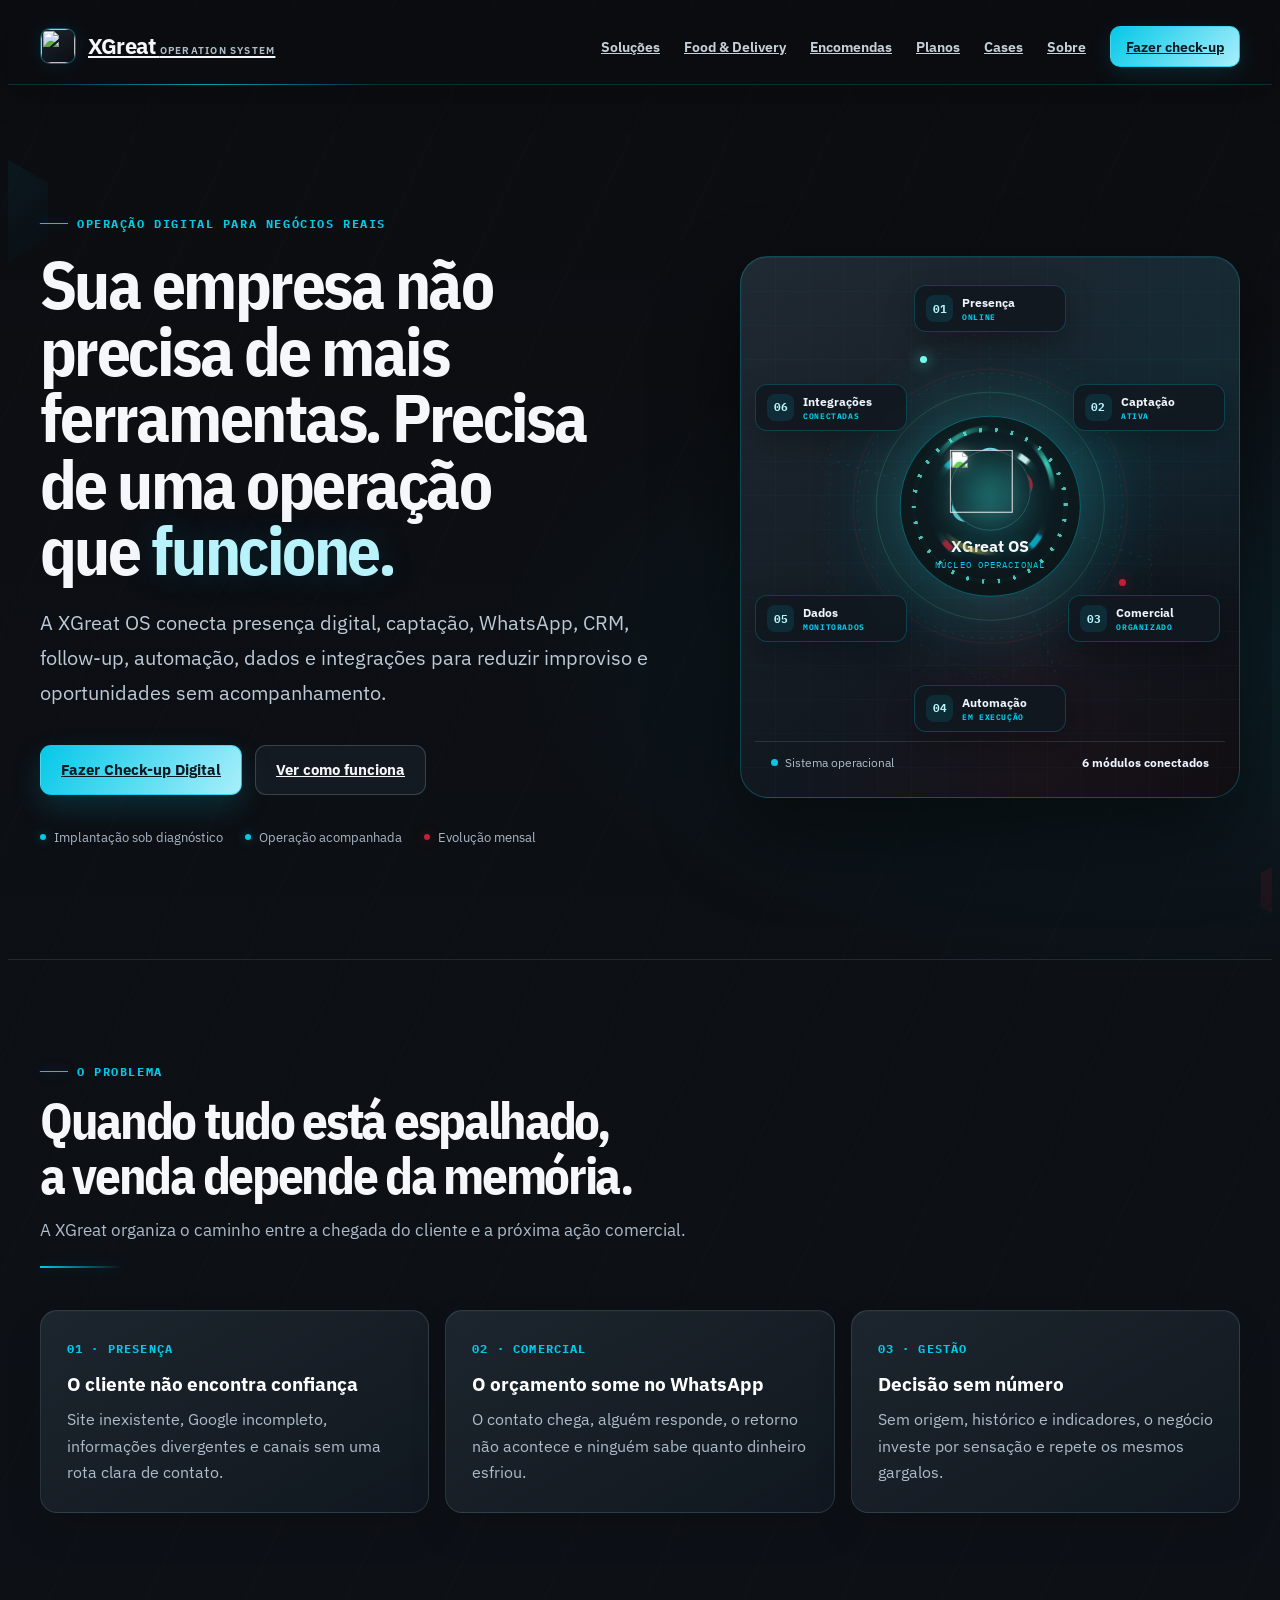
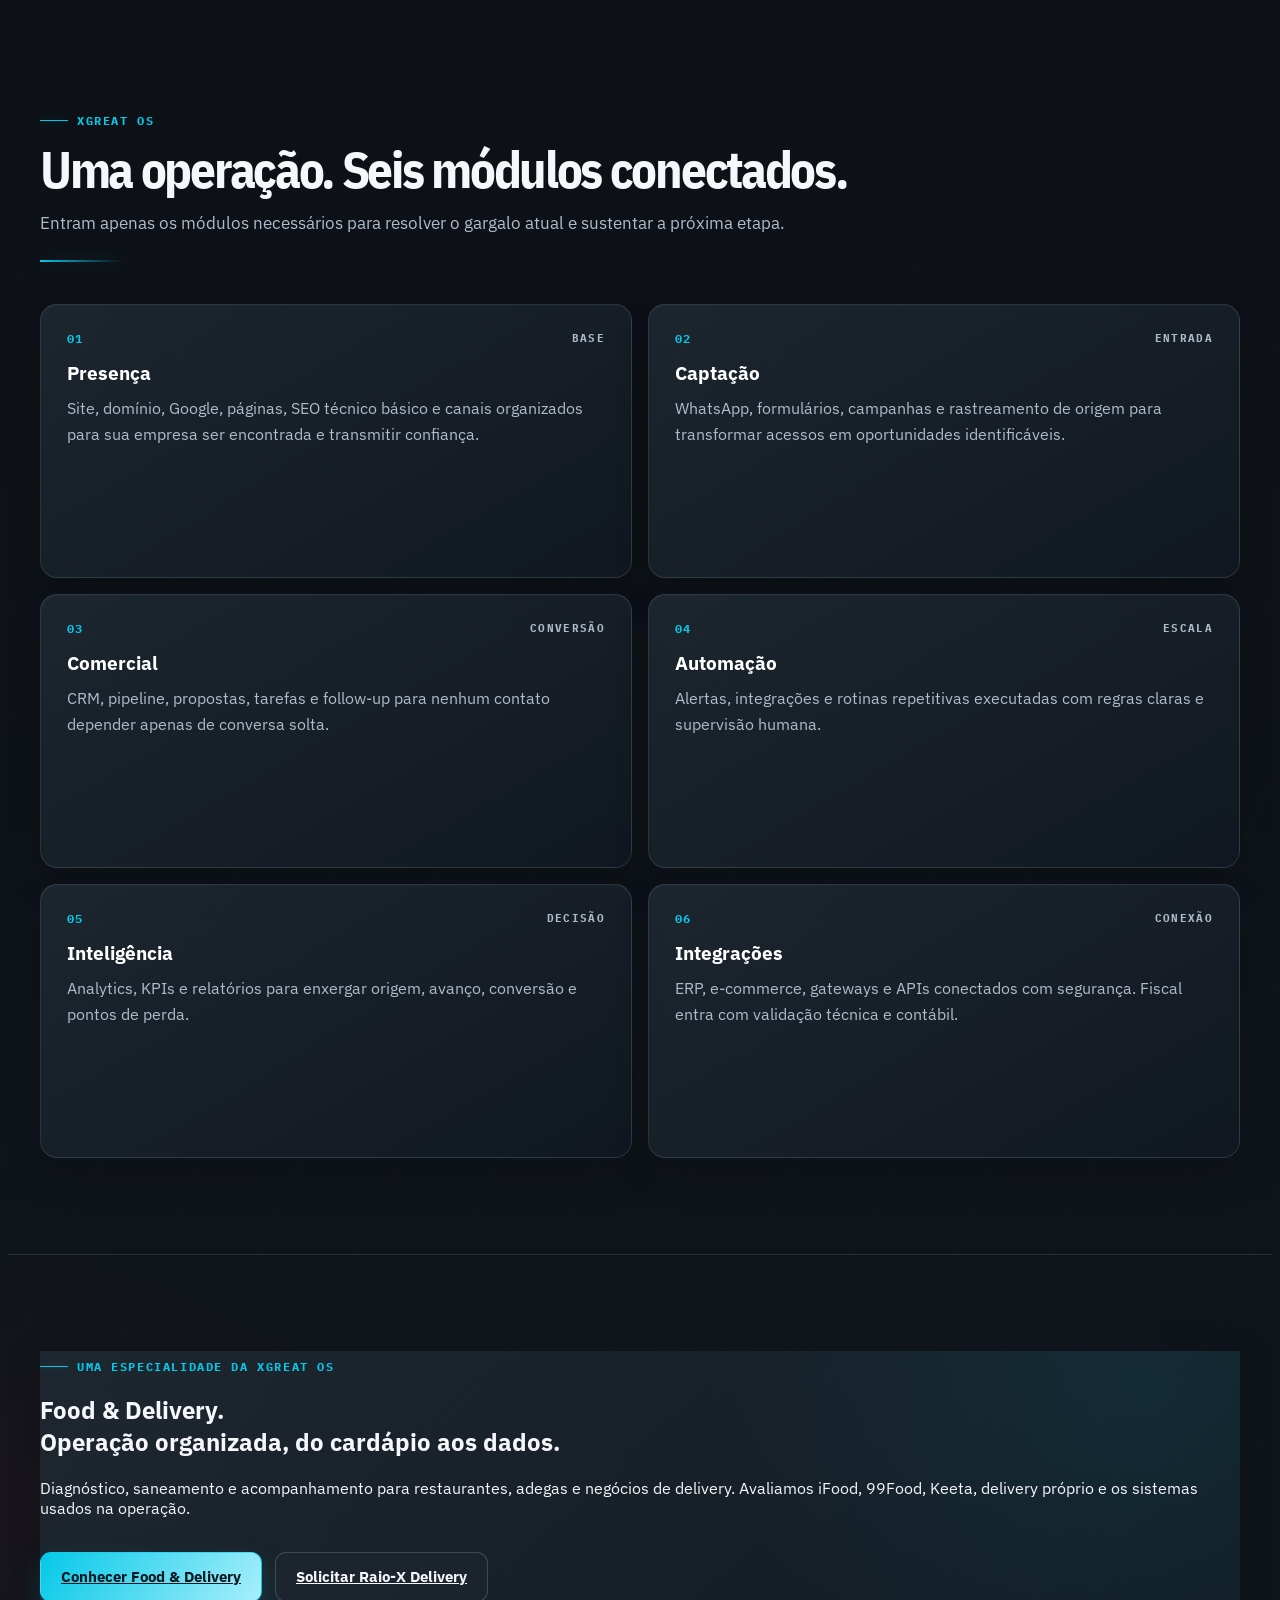
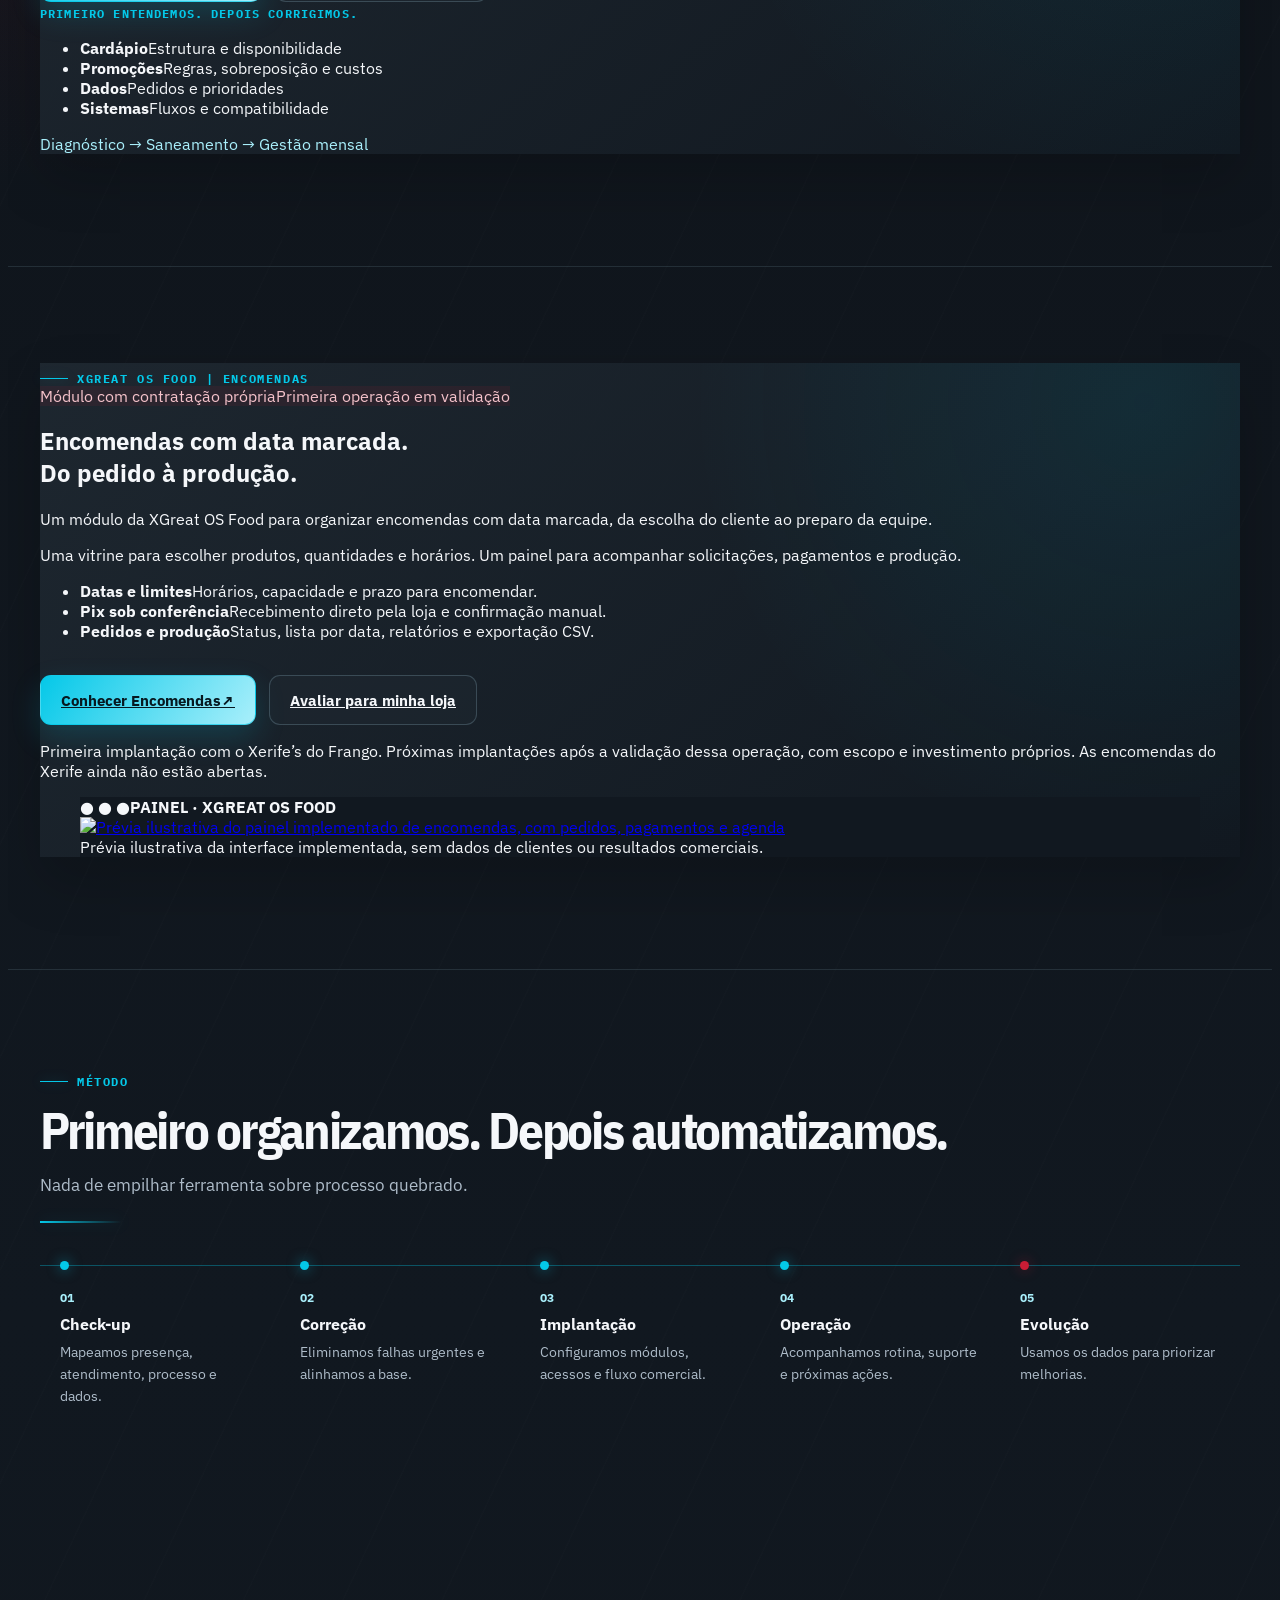
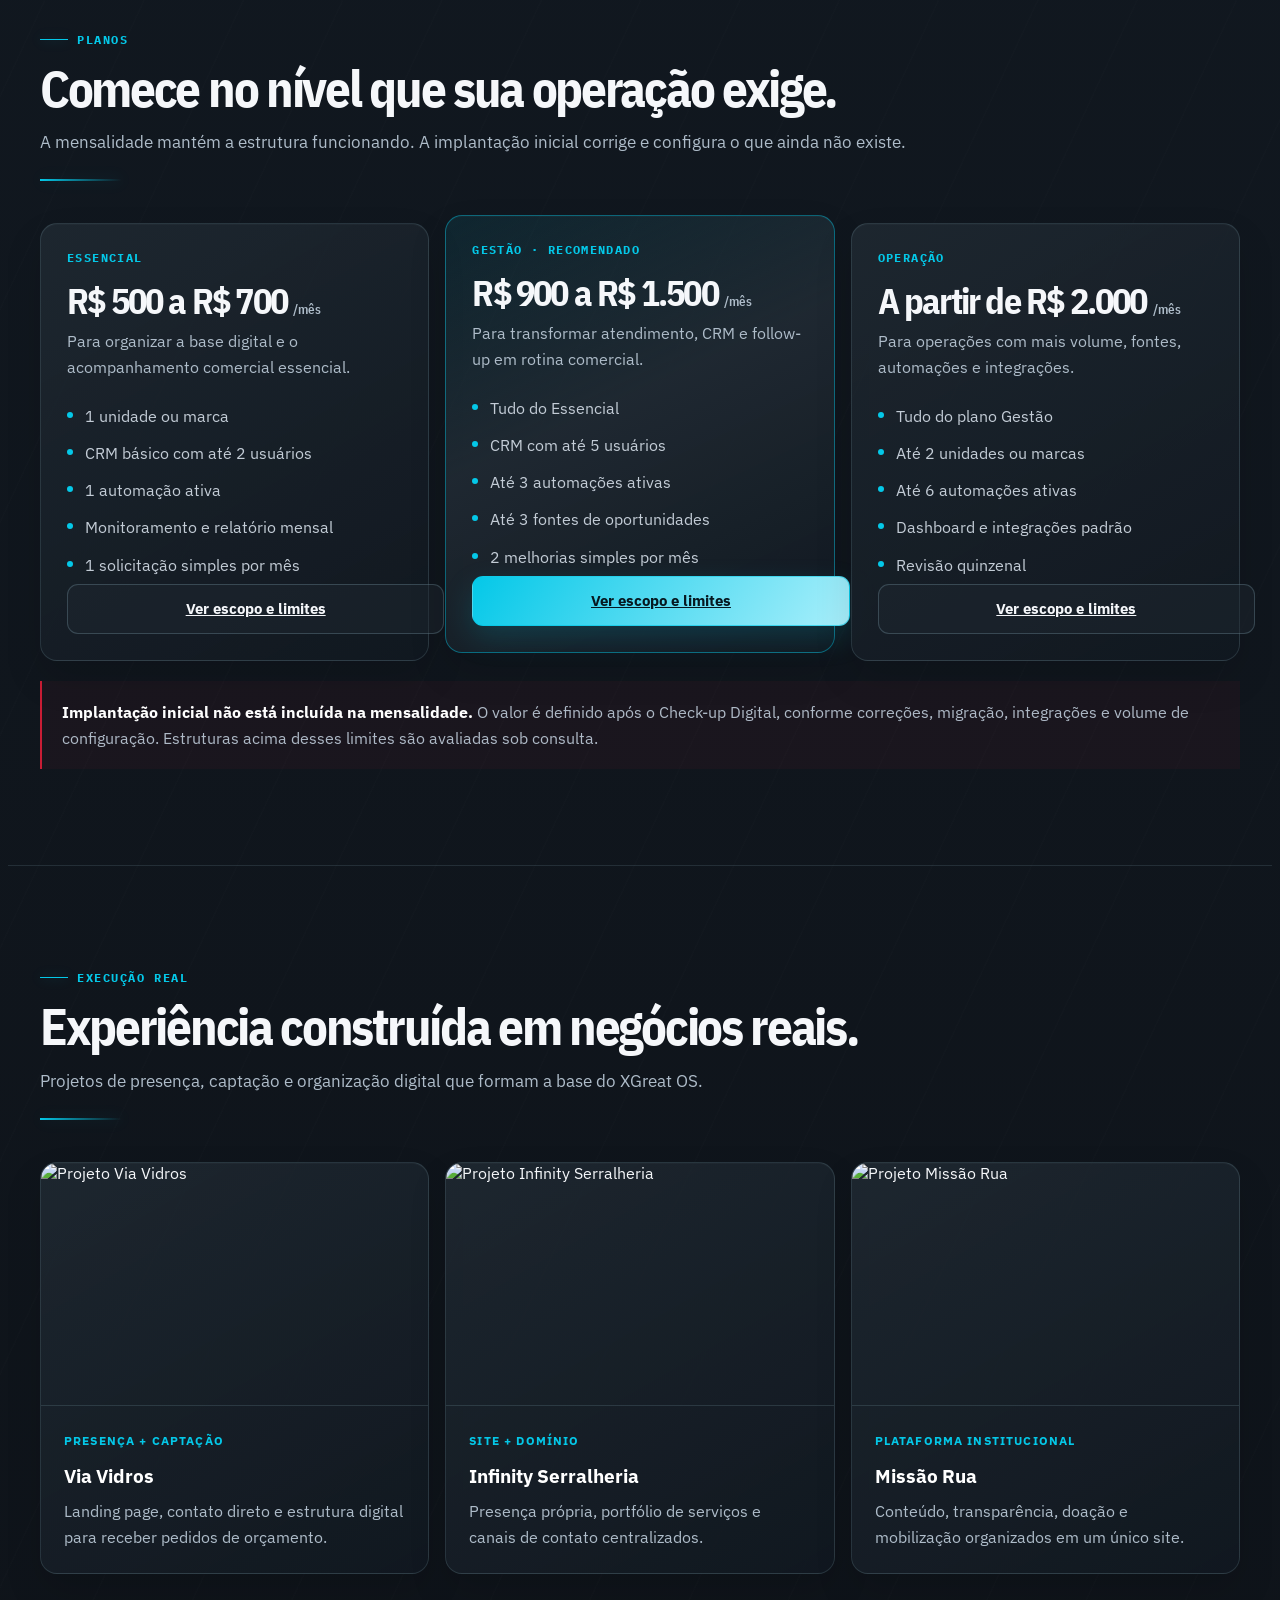
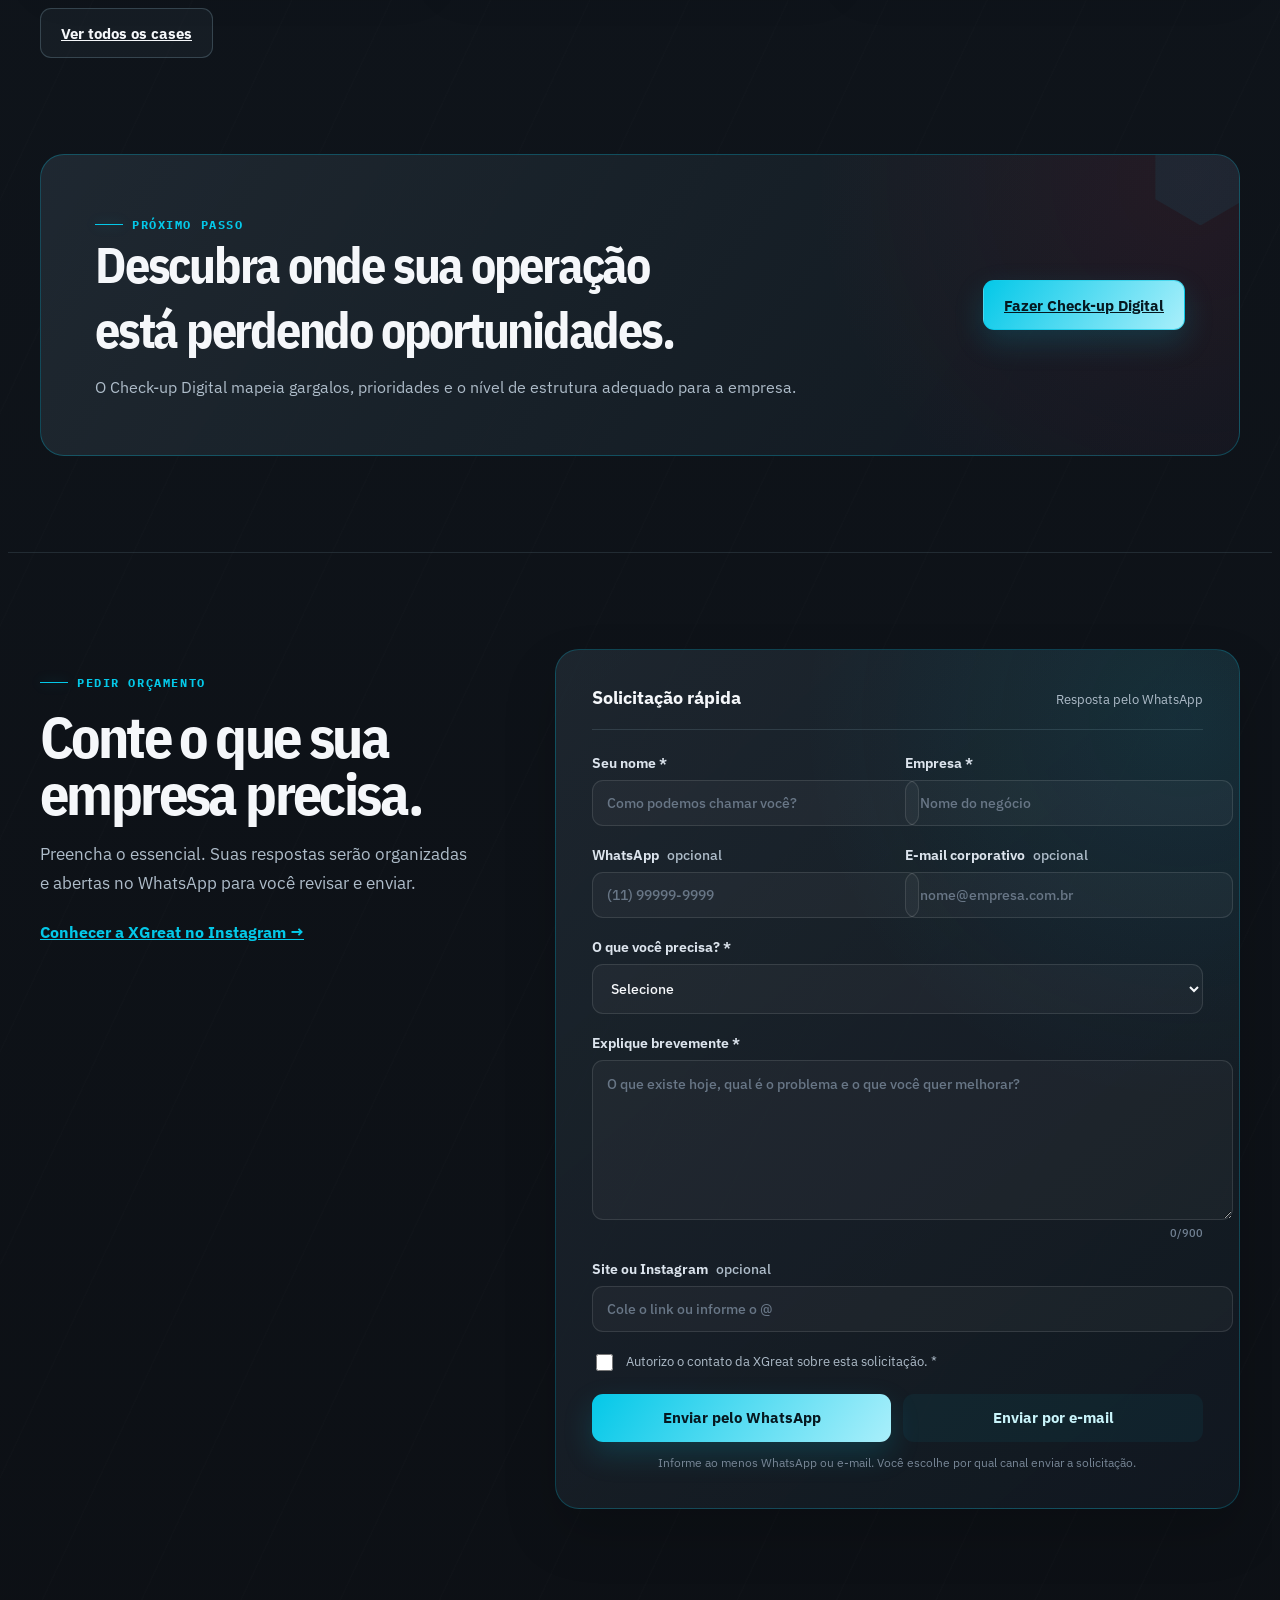
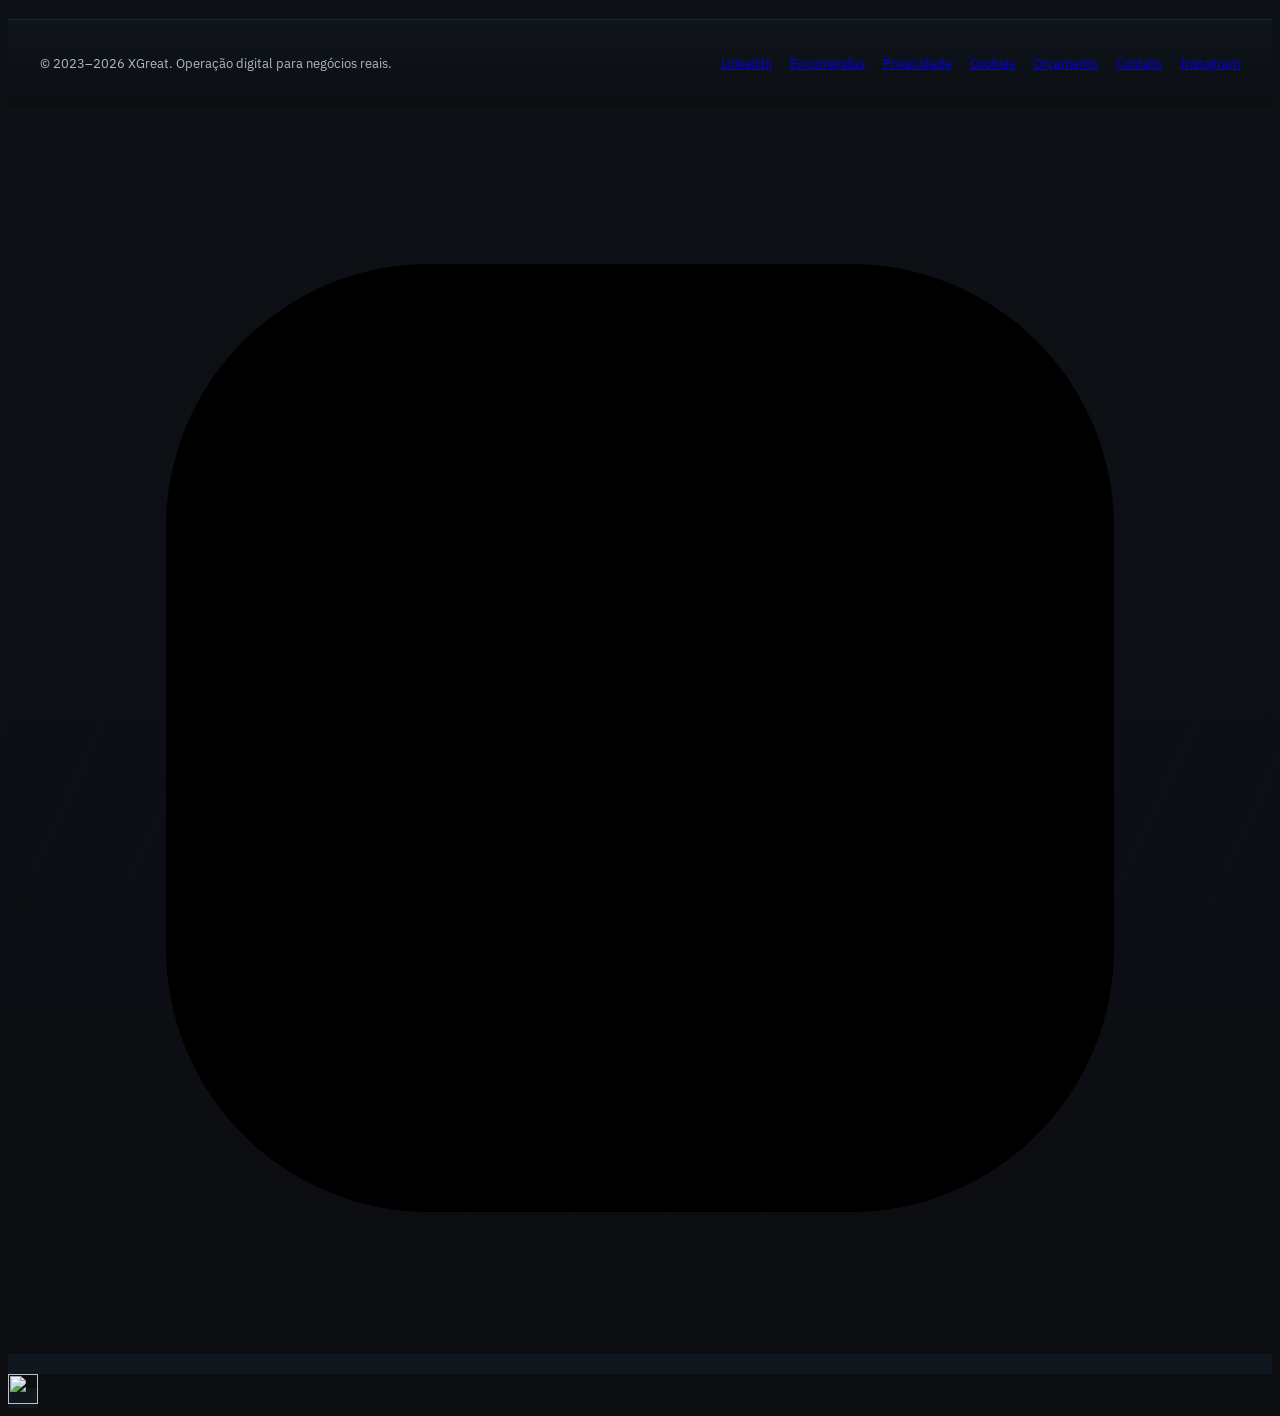
==== index.html @ 699e6a4b "fix(home): atualiza versão do CSS institucional para v9" ====
<!DOCTYPE html><html lang="pt-BR"><head>
<meta charset="UTF-8"><meta name="viewport" content="width=device-width,initial-scale=1">
<title>XGreat OS | Infraestrutura digital comercial</title><meta name="description" content="Infraestrutura digital comercial que conecta presença, captação, WhatsApp, CRM, follow-up, automação, dados e integrações."><link rel="canonical" href="https://xgreat.com.br/">
<meta property="og:title" content="XGreat OS | Infraestrutura digital comercial"><meta property="og:description" content="Presença, captação, WhatsApp, CRM, follow-up, automação, dados e integrações conectados em uma operação digital comercial."><meta property="og:type" content="website"><meta property="og:url" content="https://xgreat.com.br/"><meta property="og:image" content="https://xgreat.com.br/assets/og-xgreat-os.jpg?v=2"><meta property="og:image:secure_url" content="https://xgreat.com.br/assets/og-xgreat-os.jpg?v=2"><meta property="og:image:type" content="image/jpeg"><meta property="og:image:width" content="1200"><meta property="og:image:height" content="630"><meta property="og:image:alt" content="XGreat OS — infraestrutura digital comercial"><meta name="twitter:card" content="summary_large_image"><meta name="twitter:image" content="https://xgreat.com.br/assets/og-xgreat-os.jpg?v=2"><meta name="theme-color" content="#050912">
<script type="application/ld+json">
{
  "@context": "https://schema.org",
  "@graph": [
    {
      "@type": "WebSite",
      "@id": "https://xgreat.com.br/#website",
      "url": "https://xgreat.com.br/",
      "name": "XGreat",
      "alternateName": ["XGreat OS", "xgreat.com.br"],
      "inLanguage": "pt-BR",
      "publisher": {"@id": "https://xgreat.com.br/#organization"}
    },
    {
      "@type": "Organization",
      "@id": "https://xgreat.com.br/#organization",
      "name": "XGreat",
      "alternateName": "XGreat OS",
      "url": "https://xgreat.com.br/",
      "logo": {
        "@type": "ImageObject",
        "url": "https://xgreat.com.br/favicon.png",
        "contentUrl": "https://xgreat.com.br/favicon.png"
      },
      "image": "https://xgreat.com.br/assets/og-xgreat-os.jpg",
      "description": "Infraestrutura digital comercial para empresas: presença, captação, WhatsApp, CRM, follow-up, automação, integrações, dados e acompanhamento.",
      "email": "contato@xgreat.com.br",
      "telephone": "+55-11-91213-1177",
      "sameAs": ["https://www.instagram.com/xgreat.os/", "https://www.linkedin.com/company/xgreat/"],
      "contactPoint": {
        "@type": "ContactPoint",
        "telephone": "+55-11-91213-1177",
        "contactType": "sales",
        "availableLanguage": ["pt-BR"]
      }
    }
  ]
}
</script>
<link rel="icon" type="image/png" href="/favicon.png?v=4"><link rel="apple-touch-icon" href="/favicon.png?v=4"><link rel="stylesheet" href="assets/css/base.css?v=19"><link rel="stylesheet" href="assets/css/xgreat-os.css?v=9"><link rel="stylesheet" href="assets/css/food.css?v=1"><link rel="stylesheet" href="/assets/css/encomendas-discovery.css?v=1"></head>
<body class="page-home-new">
<header class="site-header"><div class="site-header__inner"><a class="xg-logo" href="index.html"><span class="xg-logo__mark" aria-hidden="true"><img src="/favicon.png?v=4" alt="" width="34" height="34"></span><span>XGreat <small>Operation System</small></span></a><nav class="site-nav" aria-label="Navegação principal"><a href="automacao.html">Soluções</a><a href="/food/">Food &amp; Delivery</a><a href="/encomendas/">Encomendas</a><a href="planos.html">Planos</a><a href="projetos.html">Cases</a><a href="sobre.html">Sobre</a><a class="nav-cta" href="checkup-digital.html">Fazer check-up</a></nav></div></header>
<main>
<div class="os-shell"><section class="os-hero"><div><span class="os-kicker">Operação digital para negócios reais</span><h1>Sua empresa não precisa de mais ferramentas. Precisa de uma operação que <em>funcione.</em></h1><p class="os-lead">A XGreat OS conecta presença digital, captação, WhatsApp, CRM, follow-up, automação, dados e integrações para reduzir improviso e oportunidades sem acompanhamento.</p><div class="os-actions"><a class="os-btn os-btn--primary" href="checkup-digital.html">Fazer Check-up Digital</a><a class="os-btn" href="#como-funciona">Ver como funciona</a></div><div class="hero-proof"><span>Implantação sob diagnóstico</span><span>Operação acompanhada</span><span>Evolução mensal</span></div></div>
<div class="xg-core" aria-label="Núcleo operacional XGreat OS">
  <div class="xg-core__stage" aria-hidden="true">
    <svg class="xg-core__circuit" viewBox="0 0 620 620" role="presentation">
      <defs>
        <marker id="xgLaserArrow" viewBox="0 0 10 10" refX="8" refY="5" markerWidth="5" markerHeight="5" orient="auto-start-reverse">
          <path d="M 0 0 L 10 5 L 0 10 z"></path>
        </marker>
      </defs>
      <path class="xg-core__circuit-rail" d="M310 52 L538 177 L542 434 L310 565 L78 434 L82 177 Z"></path>
      <path class="xg-core__laser-segment xg-core__laser-segment--1" pathLength="1" d="M310 52 L538 177"></path>
      <path class="xg-core__laser-segment xg-core__laser-segment--2" pathLength="1" d="M538 177 L542 434"></path>
      <path class="xg-core__laser-segment xg-core__laser-segment--3" pathLength="1" d="M542 434 L310 565"></path>
      <path class="xg-core__laser-segment xg-core__laser-segment--4" pathLength="1" d="M310 565 L78 434"></path>
      <path class="xg-core__laser-segment xg-core__laser-segment--5" pathLength="1" d="M78 434 L82 177"></path>
      <path class="xg-core__laser-segment xg-core__laser-segment--6" pathLength="1" d="M82 177 L310 52"></path>
    </svg>
    <svg class="xg-core__links" viewBox="0 0 620 620" role="presentation">
      <circle cx="310" cy="310" r="190"></circle>
      <circle cx="310" cy="310" r="246"></circle>
      <path d="M310 310 L310 72 M310 310 L520 178 M310 310 L548 390 M310 310 L404 548 M310 310 L132 496 M310 310 L82 244"></path>
    </svg>
    <span class="xg-core__signal xg-core__signal--one"></span>
    <span class="xg-core__signal xg-core__signal--two"></span>
    <div class="xg-core__center">
      <span class="xg-core__pulse"></span>
      <span class="xg-core__reactor-ring xg-core__reactor-ring--outer"></span>
      <span class="xg-core__reactor-ring xg-core__reactor-ring--inner"></span>
      <span class="xg-core__raven" aria-hidden="true">
        <span class="xg-core__raven-energy"></span>
        <span class="xg-core__raven-scan"></span>
        <img src="/assets/raven-core.png?v=1" alt="" width="112" height="112">
      </span>
      <strong>XGreat OS</strong>
      <small>NÚCLEO OPERACIONAL</small>
    </div>
    <div class="xg-core__node xg-core__node--presence"><b>01</b><span>Presença<small>ONLINE</small></span></div>
    <div class="xg-core__node xg-core__node--capture"><b>02</b><span>Captação<small>ATIVA</small></span></div>
    <div class="xg-core__node xg-core__node--sales"><b>03</b><span>Comercial<small>ORGANIZADO</small></span></div>
    <div class="xg-core__node xg-core__node--automation"><b>04</b><span>Automação<small>EM EXECUÇÃO</small></span></div>
    <div class="xg-core__node xg-core__node--data"><b>05</b><span>Dados<small>MONITORADOS</small></span></div>
    <div class="xg-core__node xg-core__node--integration"><b>06</b><span>Integrações<small>CONECTADAS</small></span></div>
  </div>
  <div class="xg-core__footer"><span><i></i> Sistema operacional</span><strong>6 módulos conectados</strong></div>
</div></section></div>
<section class="os-section os-section--line"><div class="os-shell"><div class="section-heading"><span class="os-kicker">O problema</span><h2>Quando tudo está espalhado, a venda depende da memória.</h2><p>A XGreat organiza o caminho entre a chegada do cliente e a próxima ação comercial.</p></div><div class="problem-grid"><article class="os-card"><span class="os-card__num">01 · PRESENÇA</span><h3>O cliente não encontra confiança</h3><p>Site inexistente, Google incompleto, informações divergentes e canais sem uma rota clara de contato.</p></article><article class="os-card"><span class="os-card__num">02 · COMERCIAL</span><h3>O orçamento some no WhatsApp</h3><p>O contato chega, alguém responde, o retorno não acontece e ninguém sabe quanto dinheiro esfriou.</p></article><article class="os-card"><span class="os-card__num">03 · GESTÃO</span><h3>Decisão sem número</h3><p>Sem origem, histórico e indicadores, o negócio investe por sensação e repete os mesmos gargalos.</p></article></div></div></section>
<section class="os-section" id="modulos"><div class="os-shell"><div class="section-heading"><span class="os-kicker">XGreat OS</span><h2>Uma operação. Seis módulos conectados.</h2><p>Entram apenas os módulos necessários para resolver o gargalo atual e sustentar a próxima etapa.</p></div><div class="module-grid">
<article class="os-card module-card"><div class="module-card__top"><span class="os-card__num">01</span><span class="module-card__tag">Base</span></div><h3>Presença</h3><p>Site, domínio, Google, páginas, SEO técnico básico e canais organizados para sua empresa ser encontrada e transmitir confiança.</p></article><article class="os-card module-card"><div class="module-card__top"><span class="os-card__num">02</span><span class="module-card__tag">Entrada</span></div><h3>Captação</h3><p>WhatsApp, formulários, campanhas e rastreamento de origem para transformar acessos em oportunidades identificáveis.</p></article><article class="os-card module-card"><div class="module-card__top"><span class="os-card__num">03</span><span class="module-card__tag">Conversão</span></div><h3>Comercial</h3><p>CRM, pipeline, propostas, tarefas e follow-up para nenhum contato depender apenas de conversa solta.</p></article><article class="os-card module-card"><div class="module-card__top"><span class="os-card__num">04</span><span class="module-card__tag">Escala</span></div><h3>Automação</h3><p>Alertas, integrações e rotinas repetitivas executadas com regras claras e supervisão humana.</p></article><article class="os-card module-card"><div class="module-card__top"><span class="os-card__num">05</span><span class="module-card__tag">Decisão</span></div><h3>Inteligência</h3><p>Analytics, KPIs e relatórios para enxergar origem, avanço, conversão e pontos de perda.</p></article><article class="os-card module-card"><div class="module-card__top"><span class="os-card__num">06</span><span class="module-card__tag">Conexão</span></div><h3>Integrações</h3><p>ERP, e-commerce, gateways e APIs conectados com segurança. Fiscal entra com validação técnica e contábil.</p></article></div></div></section>
<section class="os-section os-section--line" id="food-delivery"><div class="os-shell"><div class="food-feature"><div><span class="os-kicker">Uma especialidade da XGreat OS</span><h2>Food &amp; Delivery.<br>Operação organizada, do cardápio aos dados.</h2><p>Diagnóstico, saneamento e acompanhamento para restaurantes, adegas e negócios de delivery. Avaliamos iFood, 99Food, Keeta, delivery próprio e os sistemas usados na operação.</p><div class="os-actions"><a class="os-btn os-btn--primary" href="/food/">Conhecer Food &amp; Delivery</a><a class="os-btn" href="/food/#diagnostico">Solicitar Raio-X Delivery</a></div></div><div class="food-feature__map"><span class="os-card__num">PRIMEIRO ENTENDEMOS. DEPOIS CORRIGIMOS.</span><ul><li><strong>Cardápio</strong><span>Estrutura e disponibilidade</span></li><li><strong>Promoções</strong><span>Regras, sobreposição e custos</span></li><li><strong>Dados</strong><span>Pedidos e prioridades</span></li><li><strong>Sistemas</strong><span>Fluxos e compatibilidade</span></li></ul><p>Diagnóstico → Saneamento → Gestão mensal</p></div></div></div></section>
<section class="os-section os-section--line encomendas-discovery" id="encomendas" aria-labelledby="encomendas-title"><div class="os-shell"><div class="encomendas-product">
<div class="encomendas-product__copy"><span class="os-kicker">XGreat OS Food | Encomendas</span><div class="encomendas-product__labels"><span>Módulo com contratação própria</span><span>Primeira operação em validação</span></div>
<h2 id="encomendas-title">Encomendas com data marcada.<br>Do pedido à produção.</h2><p>Um módulo da XGreat OS Food para organizar encomendas com data marcada, da escolha do cliente ao preparo da equipe.</p><p>Uma vitrine para escolher produtos, quantidades e horários. Um painel para acompanhar solicitações, pagamentos e produção.</p>
<ul class="encomendas-product__features"><li><strong>Datas e limites</strong><span>Horários, capacidade e prazo para encomendar.</span></li><li><strong>Pix sob conferência</strong><span>Recebimento direto pela loja e confirmação manual.</span></li><li><strong>Pedidos e produção</strong><span>Status, lista por data, relatórios e exportação CSV.</span></li></ul>
<div class="os-actions"><a class="os-btn os-btn--primary" href="/encomendas/">Conhecer Encomendas <span aria-hidden="true">↗</span></a><a class="os-btn" href="https://wa.me/5511912131177?text=Ol%C3%A1%2C%20quero%20conhecer%20o%20m%C3%B3dulo%20XGreat%20OS%20Food%20%7C%20Encomendas%20para%20meu%20estabelecimento%20e%20conversar%20sobre%20uma%20pr%C3%B3xima%20implanta%C3%A7%C3%A3o." target="_blank" rel="noopener noreferrer">Avaliar para minha loja</a></div>
<p class="encomendas-product__note">Primeira implantação com o Xerife’s do Frango. Próximas implantações após a validação dessa operação, com escopo e investimento próprios. As encomendas do Xerife ainda não estão abertas.</p></div>
<figure class="encomendas-product__preview"><div class="encomendas-product__preview-bar" aria-hidden="true"><span>● ● ●</span><b>PAINEL · XGREAT OS FOOD</b></div><a href="/encomendas/" aria-label="Conhecer o módulo XGreat OS Food Encomendas"><img src="/encomendas/assets/painel-visao-geral.svg" alt="Prévia ilustrativa do painel implementado de encomendas, com pedidos, pagamentos e agenda" width="1200" height="760" loading="lazy" decoding="async"></a><figcaption>Prévia ilustrativa da interface implementada, sem dados de clientes ou resultados comerciais.</figcaption></figure>
</div></div></section>
<section class="os-section os-section--line" id="como-funciona"><div class="os-shell"><div class="section-heading"><span class="os-kicker">Método</span><h2>Primeiro organizamos. Depois automatizamos.</h2><p>Nada de empilhar ferramenta sobre processo quebrado.</p></div><div class="process"><div class="process-step"><b>01</b><strong>Check-up</strong><p>Mapeamos presença, atendimento, processo e dados.</p></div><div class="process-step"><b>02</b><strong>Correção</strong><p>Eliminamos falhas urgentes e alinhamos a base.</p></div><div class="process-step"><b>03</b><strong>Implantação</strong><p>Configuramos módulos, acessos e fluxo comercial.</p></div><div class="process-step"><b>04</b><strong>Operação</strong><p>Acompanhamos rotina, suporte e próximas ações.</p></div><div class="process-step"><b>05</b><strong>Evolução</strong><p>Usamos os dados para priorizar melhorias.</p></div></div></div></section>
<section class="os-section" id="planos"><div class="os-shell"><div class="section-heading"><span class="os-kicker">Planos</span><h2>Comece no nível que sua operação exige.</h2><p>A mensalidade mantém a estrutura funcionando. A implantação inicial corrige e configura o que ainda não existe.</p></div><div class="plan-grid">
<article class="os-card plan-card"><span class="plan-label">Essencial</span><div class="plan-price">R$ 500 a R$ 700 <small>/mês</small></div><p class="plan-summary">Para organizar a base digital e o acompanhamento comercial essencial.</p><ul><li>1 unidade ou marca</li><li>CRM básico com até 2 usuários</li><li>1 automação ativa</li><li>Monitoramento e relatório mensal</li><li>1 solicitação simples por mês</li></ul><a class="os-btn" href="planos.html#essencial">Ver escopo e limites</a></article>
<article class="os-card plan-card plan-card--featured"><span class="plan-label">Gestão · recomendado</span><div class="plan-price">R$ 900 a R$ 1.500 <small>/mês</small></div><p class="plan-summary">Para transformar atendimento, CRM e follow-up em rotina comercial.</p><ul><li>Tudo do Essencial</li><li>CRM com até 5 usuários</li><li>Até 3 automações ativas</li><li>Até 3 fontes de oportunidades</li><li>2 melhorias simples por mês</li></ul><a class="os-btn os-btn--primary" href="planos.html#gestao">Ver escopo e limites</a></article>
<article class="os-card plan-card"><span class="plan-label">Operação</span><div class="plan-price">A partir de R$ 2.000 <small>/mês</small></div><p class="plan-summary">Para operações com mais volume, fontes, automações e integrações.</p><ul><li>Tudo do plano Gestão</li><li>Até 2 unidades ou marcas</li><li>Até 6 automações ativas</li><li>Dashboard e integrações padrão</li><li>Revisão quinzenal</li></ul><a class="os-btn" href="planos.html#operacao">Ver escopo e limites</a></article></div><div class="setup-note"><strong>Implantação inicial não está incluída na mensalidade.</strong> O valor é definido após o Check-up Digital, conforme correções, migração, integrações e volume de configuração. Estruturas acima desses limites são avaliadas sob consulta.</div></div></section>
<section class="os-section os-section--line"><div class="os-shell"><div class="section-heading"><span class="os-kicker">Execução real</span><h2>Experiência construída em negócios reais.</h2><p>Projetos de presença, captação e organização digital que formam a base do XGreat OS.</p></div><div class="case-grid"><article class="os-card case-card"><img src="assets/img_projetos/GVDesktop.png" alt="Projeto Via Vidros"><div class="case-card__body"><span>Presença + captação</span><h3>Via Vidros</h3><p>Landing page, contato direto e estrutura digital para receber pedidos de orçamento.</p></div></article><article class="os-card case-card"><img src="assets/img_projetos/Infinity_Desktop.png" alt="Projeto Infinity Serralheria"><div class="case-card__body"><span>Site + domínio</span><h3>Infinity Serralheria</h3><p>Presença própria, portfólio de serviços e canais de contato centralizados.</p></div></article><article class="os-card case-card"><img src="assets/img_projetos/Missaorua_Card_Projeto.png" alt="Projeto Missão Rua"><div class="case-card__body"><span>Plataforma institucional</span><h3>Missão Rua</h3><p>Conteúdo, transparência, doação e mobilização organizados em um único site.</p></div></article></div><div class="os-actions"><a class="os-btn" href="projetos.html">Ver todos os cases</a></div></div></section>
<div class="os-shell"><section class="final-cta"><div><span class="os-kicker">Próximo passo</span><h2>Descubra onde sua operação está perdendo oportunidades.</h2><p>O Check-up Digital mapeia gargalos, prioridades e o nível de estrutura adequado para a empresa.</p></div><a class="os-btn os-btn--primary" href="checkup-digital.html">Fazer Check-up Digital</a></section></div><section class="home-quote os-section os-section--line" id="orcamento">
  <div class="os-shell home-quote__layout">
    <div class="home-quote__copy">
      <span class="os-kicker">Pedir orçamento</span>
      <h2>Conte o que sua empresa precisa.</h2>
      <p>Preencha o essencial. Suas respostas serão organizadas e abertas no WhatsApp para você revisar e enviar.</p>
      <a class="home-quote__instagram" href="https://www.instagram.com/xgreat.os/" target="_blank" rel="noopener noreferrer">Conhecer a XGreat no Instagram →</a>
    </div>
    <div class="quote-panel quote-panel--compact">
      <div class="quote-panel__head"><span>Solicitação rápida</span><small>Resposta pelo WhatsApp</small></div>
      <form id="quote-form" class="quote-form" data-source="site-home" data-campaign="formulario-rodape" novalidate>
        <div class="quote-grid">
          <label class="quote-field"><span>Seu nome *</span><input type="text" name="nome" autocomplete="name" maxlength="80" required placeholder="Como podemos chamar você?"></label>
          <label class="quote-field"><span>Empresa *</span><input type="text" name="empresa" autocomplete="organization" maxlength="100" required placeholder="Nome do negócio"></label>
        </div>
        <div class="quote-grid">
          <label class="quote-field"><span>WhatsApp <em>opcional</em></span><input type="tel" name="telefone" autocomplete="tel" inputmode="tel" maxlength="20" placeholder="(11) 99999-9999"></label><label class="quote-field"><span>E-mail corporativo <em>opcional</em></span><input type="email" name="email" autocomplete="email" maxlength="140" placeholder="nome@empresa.com.br"></label>
        </div>
        <label class="quote-field"><span>O que você precisa? *</span><select name="interesse" required><option value="">Selecione</option><option>Site ou landing page</option><option>Google e presença digital</option><option>CRM e organização comercial</option><option>Automação e integrações</option><option>XGreat OS — operação mensal</option><option>Food &amp; Delivery — Raio-X Delivery</option><option>XGreat OS Food — Encomendas programadas</option><option>Check-up Digital</option><option>Outro / ainda não sei</option></select></label>
        <label class="quote-field"><span>Explique brevemente *</span><textarea name="descricao" rows="4" maxlength="900" required placeholder="O que existe hoje, qual é o problema e o que você quer melhorar?"></textarea><small><span id="quote-count">0</span>/900</small></label>
        <label class="quote-field"><span>Site ou Instagram <em>opcional</em></span><input type="text" name="link" maxlength="180" placeholder="Cole o link ou informe o @"></label>
        <label class="quote-consent"><input type="checkbox" name="consentimento" required><span>Autorizo o contato da XGreat sobre esta solicitação. *</span></label>
        <p class="quote-error" id="quote-error" role="alert" aria-live="polite"></p>
        <div class="quote-actions"><button class="os-btn os-btn--primary quote-submit" type="submit" data-channel="whatsapp">Enviar pelo WhatsApp</button><button class="os-btn quote-submit quote-submit--email" type="submit" data-channel="email">Enviar por e-mail</button></div><p class="quote-note">Informe ao menos WhatsApp ou e-mail. Você escolhe por qual canal enviar a solicitação.</p>
      </form>
    </div>
  </div>
</section></main>
<footer class="os-footer"><div class="os-shell os-footer__inner"><span>© 2023–2026 XGreat. Operação digital para negócios reais.</span><nav><a href="https://www.linkedin.com/company/xgreat/" target="_blank" rel="noopener noreferrer" aria-label="LinkedIn da XGreat">LinkedIn</a><a href="/encomendas/">Encomendas</a><a href="privacidade.html">Privacidade</a><a href="cookies.html">Cookies</a><a href="#orcamento">Orçamento</a><a href="contato.html">Contato</a><a href="https://www.instagram.com/xgreat.os" target="_blank" rel="noopener">Instagram</a></nav></div></footer>  <script src="assets/js/orcamento.js?v=2" defer></script>
  <script src="assets/js/xgreat-motion.js?v=1" defer></script>
<div class="social-dock" aria-label="Canais de contato">
  <a class="social-dock__link social-dock__link--instagram" href="https://www.instagram.com/xgreat.os/" target="_blank" rel="noopener noreferrer" aria-label="Abrir Instagram da XGreat" title="Instagram"><svg viewBox="0 0 24 24" aria-hidden="true"><rect x="3" y="3" width="18" height="18" rx="5"></rect><circle cx="12" cy="12" r="4.25"></circle><circle cx="17.4" cy="6.7" r="1"></circle></svg></a>
  <a class="social-dock__link social-dock__link--whatsapp" href="https://wa.me/5511912131177?text=Ol%C3%A1%2C%20vim%20pelo%20site%20da%20XGreat%20e%20quero%20falar%20sobre%20minha%20opera%C3%A7%C3%A3o%20digital." target="_blank" rel="noopener noreferrer" aria-label="Falar com a XGreat pelo WhatsApp" title="WhatsApp"><img src="/media/social/xgreat/branding/Whats_XGR.png?v=1" alt="" width="30" height="30" aria-hidden="true"></a>
</div>
<script src="assets/js/site-ui.js?v=6" defer></script></body></html>
---- assets/css/xgreat-os.css ----
@import url('https://fonts.googleapis.com/css2?family=IBM+Plex+Mono:wght@500;600&family=IBM+Plex+Sans+Condensed:wght@500;600;700&family=IBM+Plex+Sans:wght@400;500;600&display=swap');

:root {
  --xg-bg: #050912;
  --xg-surface: #0a1320;
  --xg-card: rgba(12, 25, 39, .78);
  --xg-line: rgba(255, 255, 255, .09);
  --xg-text: #f6f8fb;
  --xg-muted: #97a6b7;
  --xg-gold: #e9bd4d;
  --xg-gold-soft: #ffe08a;
  --xg-cyan: #39d7c3;
  --xg-green: #62df9c;
  --xg-max: 1480px;
}

body.page-os,
body.page-plans,
body.page-home-new {
  color: var(--xg-text);
  background:
    radial-gradient(circle at 12% 4%, rgba(57, 215, 195, .09), transparent 26rem),
    radial-gradient(circle at 88% 3%, rgba(233, 189, 77, .10), transparent 25rem),
    linear-gradient(180deg, #050912 0%, #07101c 52%, #050912 100%);
  font-family: "IBM Plex Sans", ui-sans-serif, system-ui, -apple-system, BlinkMacSystemFont, "Segoe UI", sans-serif;
}

.os-hero h1,
.section-heading h2,
.final-cta h2,
.plan-price {
  font-family: "IBM Plex Sans Condensed", "Arial Narrow", sans-serif;
  font-weight: 700;
}

.os-kicker,
.os-card__num,
.module-card__tag,
.plan-label,
.ops-live {
  font-family: "IBM Plex Mono", ui-monospace, monospace;
}

.site-header { position: sticky; top: 0; z-index: 1000; border-bottom: 1px solid var(--xg-line); background: rgba(5, 9, 18, .84); backdrop-filter: blur(18px); }
.site-header__inner { width: min(var(--xg-max), calc(100% - 64px)); min-height: 76px; margin: 0 auto; display: flex; align-items: center; justify-content: space-between; gap: 28px; }
.xg-logo { display: inline-flex; align-items: center; gap: 12px; font-size: 1.35rem; font-weight: 850; letter-spacing: -.035em; }
.xg-logo__mark img { display: block; width: 100%; height: 100%; border-radius: inherit; object-fit: cover; }
.xg-logo__mark { width: 34px; height: 34px; display: grid; place-items: center; border: 1px solid rgba(233,189,77,.42); border-radius: 10px; color: var(--xg-gold-soft); background: linear-gradient(145deg, rgba(233,189,77,.18), rgba(57,215,195,.06)); box-shadow: inset 0 0 18px rgba(233,189,77,.08); }
.xg-logo small { color: var(--xg-muted); font-size: .64rem; font-weight: 650; letter-spacing: .12em; text-transform: uppercase; }
.site-nav { display: flex; align-items: center; gap: 24px; }
.site-nav a { color: #c7d0da; font-size: .9rem; font-weight: 650; transition: .2s ease; }
.site-nav a:hover, .site-nav a[aria-current="page"] { color: #fff; }
.site-nav .nav-cta { padding: 10px 15px; border: 1px solid rgba(233,189,77,.42); border-radius: 10px; color: #101114; background: linear-gradient(135deg, var(--xg-gold), var(--xg-gold-soft)); }

.os-shell { width: min(var(--xg-max), calc(100% - 64px)); margin: 0 auto; }
.os-hero { min-height: 720px; display: grid; grid-template-columns: minmax(0, 1.12fr) minmax(420px, .88fr); align-items: center; gap: clamp(56px, 5vw, 104px); padding: 82px 0 72px; }
.os-kicker { display: inline-flex; align-items: center; gap: 9px; color: var(--xg-cyan); font-size: .76rem; font-weight: 800; letter-spacing: .13em; text-transform: uppercase; }
.os-kicker::before { content: ""; width: 28px; height: 1px; background: currentColor; }
.os-hero h1 { max-width: 900px; margin: 20px 0 22px; font-size: clamp(3.2rem, 5.2vw, 5.35rem); line-height: 1; letter-spacing: -.038em; }
.os-hero h1 em { color: var(--xg-gold-soft); font-style: normal; }
.os-lead { max-width: 670px; margin: 0; color: #aeb9c6; font-size: clamp(1.06rem, 1.6vw, 1.27rem); line-height: 1.72; }
.os-actions { display: flex; gap: 13px; flex-wrap: wrap; margin-top: 34px; }
.os-btn { min-height: 48px; display: inline-flex; align-items: center; justify-content: center; padding: 0 20px; border: 1px solid var(--xg-line); border-radius: 11px; color: #edf2f7; background: rgba(255,255,255,.035); font-size: .92rem; font-weight: 780; transition: .2s ease; }
.os-btn:hover { transform: translateY(-2px); border-color: rgba(233,189,77,.42); }
.os-btn--primary { border-color: transparent; color: #11151a; background: linear-gradient(135deg, var(--xg-gold), var(--xg-gold-soft)); box-shadow: 0 13px 34px rgba(233,189,77,.14); }
.hero-proof { display: flex; gap: 22px; flex-wrap: wrap; margin-top: 34px; color: #8492a2; font-size: .82rem; }
.hero-proof span { display: inline-flex; align-items: center; gap: 8px; }
.hero-proof span::before { content: ""; width: 6px; height: 6px; border-radius: 50%; background: var(--xg-green); box-shadow: 0 0 12px rgba(98,223,156,.7); }

.ops-panel { position: relative; padding: 24px; border: 1px solid var(--xg-line); border-radius: 24px; background: linear-gradient(145deg, rgba(14,29,45,.94), rgba(7,15,26,.92)); box-shadow: 0 34px 80px rgba(0,0,0,.38); }
.ops-panel::before { content: ""; position: absolute; inset: -1px; z-index: -1; border-radius: inherit; background: linear-gradient(135deg, rgba(57,215,195,.35), transparent 35%, transparent 65%, rgba(233,189,77,.3)); filter: blur(18px); opacity: .35; }
.ops-panel__head { display: flex; align-items: center; justify-content: space-between; margin-bottom: 22px; }
.ops-panel__head strong { font-size: .95rem; }
.ops-live { color: var(--xg-green); font-size: .68rem; font-weight: 800; letter-spacing: .1em; text-transform: uppercase; }
.ops-flow { display: grid; gap: 10px; }
.ops-step { display: grid; grid-template-columns: 40px 1fr auto; align-items: center; gap: 13px; padding: 14px; border: 1px solid rgba(255,255,255,.07); border-radius: 13px; background: rgba(255,255,255,.025); }
.ops-step__icon { width: 40px; height: 40px; display: grid; place-items: center; border-radius: 10px; color: var(--xg-gold-soft); background: rgba(233,189,77,.1); font-weight: 850; }
.ops-step strong { display: block; margin-bottom: 3px; font-size: .88rem; }
.ops-step small { color: var(--xg-muted); }
.ops-step b { color: var(--xg-green); font-size: .72rem; }

.os-section { padding: 96px 0; }
.os-section--line { border-top: 1px solid var(--xg-line); }
.section-heading { max-width: 920px; margin-bottom: 42px; }
.section-heading h2 { margin: 14px 0 12px; font-size: clamp(2rem, 4vw, 3.5rem); line-height: 1.08; letter-spacing: -.045em; }
.section-heading p { margin: 0; color: var(--xg-muted); font-size: 1.06rem; line-height: 1.7; }
.problem-grid, .module-grid, .plan-grid, .case-grid { display: grid; grid-template-columns: repeat(3, 1fr); gap: 16px; }
.os-card { padding: 26px; border: 1px solid var(--xg-line); border-radius: 17px; background: var(--xg-card); }
.os-card__num { color: var(--xg-cyan); font-size: .72rem; font-weight: 850; letter-spacing: .1em; }
.os-card h3 { margin: 15px 0 10px; color: #fff; font-size: 1.18rem; }
.os-card p { margin: 0; color: var(--xg-muted); line-height: 1.65; }
.os-card ul { margin: 17px 0 0; padding: 0; list-style: none; color: #c3ccd6; }
.os-card li { position: relative; padding: 7px 0 7px 18px; line-height: 1.45; }
.os-card li::before { content: ""; position: absolute; left: 0; top: 14px; width: 6px; height: 6px; border-radius: 50%; background: var(--xg-gold); }
.module-grid { grid-template-columns: repeat(2, 1fr); }
.module-card { min-height: 220px; }
.module-card__top { display: flex; align-items: center; justify-content: space-between; gap: 20px; }
.module-card__tag { color: #6f7f90; font-size: .7rem; font-weight: 800; letter-spacing: .12em; text-transform: uppercase; }
.process { display: grid; grid-template-columns: repeat(5, 1fr); gap: 0; }
.process-step { position: relative; padding: 24px 20px; border-top: 1px solid rgba(233,189,77,.34); }
.process-step::before { content: ""; position: absolute; top: -5px; left: 20px; width: 9px; height: 9px; border-radius: 50%; background: var(--xg-gold); box-shadow: 0 0 14px rgba(233,189,77,.6); }
.process-step b { display: block; margin-bottom: 9px; color: var(--xg-gold-soft); font-size: .75rem; }
.process-step strong { display: block; margin-bottom: 8px; }
.process-step p { margin: 0; color: var(--xg-muted); font-size: .88rem; line-height: 1.55; }

.plan-grid { align-items: stretch; }
.plan-card { display: flex; flex-direction: column; }
.plan-card--featured { border-color: rgba(233,189,77,.42); background: linear-gradient(160deg, rgba(233,189,77,.10), rgba(12,25,39,.88) 38%); transform: translateY(-8px); }
.plan-label { color: var(--xg-cyan); font-size: .72rem; font-weight: 850; letter-spacing: .12em; text-transform: uppercase; }
.plan-price { margin: 12px 0 4px; font-size: 2.25rem; font-weight: 880; letter-spacing: -.05em; }
.plan-price small { color: var(--xg-muted); font-size: .8rem; font-weight: 600; letter-spacing: 0; }
.plan-summary { min-height: 52px; color: var(--xg-muted); line-height: 1.55; }
.plan-card .os-btn { width: 100%; margin-top: auto; }
.setup-note { margin-top: 20px; padding: 18px 20px; border-left: 2px solid var(--xg-gold); color: #aeb9c6; background: rgba(233,189,77,.055); line-height: 1.65; }
.setup-note strong { color: #fff; }

.case-grid { grid-template-columns: repeat(3, 1fr); }
.case-card { overflow: hidden; padding: 0; }
.case-card img { width: 100%; aspect-ratio: 16/10; object-fit: cover; display: block; border-bottom: 1px solid var(--xg-line); }
.case-card__body { padding: 23px; }
.case-card__body span { color: var(--xg-cyan); font-size: .72rem; font-weight: 800; text-transform: uppercase; letter-spacing: .1em; }
.final-cta { margin-bottom: 96px; padding: 54px; display: flex; justify-content: space-between; align-items: center; gap: 40px; border: 1px solid rgba(233,189,77,.28); border-radius: 24px; background: linear-gradient(135deg, rgba(233,189,77,.1), rgba(57,215,195,.045)); }
.final-cta h2 { max-width: 700px; margin: 0 0 12px; font-size: clamp(2rem, 4vw, 3.1rem); letter-spacing: -.045em; }
.final-cta p { margin: 0; color: var(--xg-muted); line-height: 1.65; }
.os-footer { border-top: 1px solid var(--xg-line); padding: 34px 0; color: #7f8c9b; font-size: .84rem; }
.os-footer__inner { display: flex; justify-content: space-between; gap: 24px; flex-wrap: wrap; }
.os-footer nav { display: flex; gap: 18px; flex-wrap: wrap; }

.quote-main { min-height: calc(100vh - 76px); padding: 72px 0 90px; }
.quote-layout { display: grid; grid-template-columns: minmax(0, .82fr) minmax(520px, 1.18fr); gap: clamp(48px, 6vw, 110px); align-items: start; }
.quote-intro { position: sticky; top: 148px; padding-top: 18px; }
.quote-intro h1 { margin: 19px 0 20px; font-family: "IBM Plex Sans Condensed", "Arial Narrow", sans-serif; font-size: clamp(3rem, 5vw, 5rem); line-height: .98; letter-spacing: -.045em; }
.quote-points { display: grid; gap: 12px; margin-top: 38px; }
.quote-points > div { display: grid; grid-template-columns: 42px 1fr; gap: 14px; align-items: start; padding: 16px 0; border-top: 1px solid var(--xg-line); }
.quote-points b { color: var(--xg-gold-soft); font-family: "IBM Plex Mono", ui-monospace, monospace; font-size: .78rem; }
.quote-points strong, .quote-points small { display: block; }
.quote-points strong { margin-bottom: 4px; }
.quote-points small { color: var(--xg-muted); line-height: 1.5; }
.quote-panel { padding: clamp(24px, 4vw, 42px); border: 1px solid var(--xg-line); border-radius: 24px; background: linear-gradient(145deg, rgba(14,29,45,.96), rgba(7,15,26,.94)); box-shadow: 0 34px 80px rgba(0,0,0,.35); }
.quote-panel__head { display: flex; align-items: baseline; justify-content: space-between; gap: 20px; padding-bottom: 20px; border-bottom: 1px solid var(--xg-line); }
.quote-panel__head span { font-size: 1.1rem; font-weight: 750; }
.quote-panel__head small { color: var(--xg-muted); }
.quote-form { display: grid; gap: 20px; margin-top: 24px; }
.quote-grid { display: grid; grid-template-columns: 1fr 1fr; gap: 16px; }
.quote-field { display: grid; gap: 8px; color: #dce4ed; font-size: .86rem; font-weight: 650; }
.quote-field > span em { margin-left: 5px; color: var(--xg-muted); font-weight: 500; font-style: normal; }
.quote-field input, .quote-field select, .quote-field textarea { width: 100%; border: 1px solid rgba(255,255,255,.11); border-radius: 11px; outline: 0; padding: 13px 14px; color: #f5f7fa; background: rgba(255,255,255,.035); font: inherit; font-weight: 500; transition: border-color .2s ease, box-shadow .2s ease, background .2s ease; }
.quote-field select { min-height: 50px; color-scheme: dark; }
.quote-field textarea { min-height: 132px; resize: vertical; line-height: 1.55; }
.quote-field input::placeholder, .quote-field textarea::placeholder { color: #687686; }
.quote-field input:focus, .quote-field select:focus, .quote-field textarea:focus { border-color: rgba(57,215,195,.72); background: rgba(57,215,195,.035); box-shadow: 0 0 0 3px rgba(57,215,195,.08); }
.quote-field > small { justify-self: end; margin-top: -3px; color: #718092; font-weight: 500; }
.quote-consent { display: flex; gap: 10px; align-items: flex-start; color: var(--xg-muted); font-size: .82rem; line-height: 1.5; }
.quote-consent input { width: 17px; height: 17px; margin-top: 2px; accent-color: var(--xg-gold); }
.quote-submit { width: 100%; border: 0; cursor: pointer; font-family: inherit; }
.quote-note { margin: -8px 0 0; color: #778696; font-size: .76rem; line-height: 1.5; text-align: center; }
.quote-error { min-height: 0; margin: -6px 0; color: #ff9b9b; font-size: .84rem; }
.quote-error:empty { display: none; }

@media (max-width: 980px) {
  .site-nav a:not(.nav-cta) { display: none; }
  .os-hero { min-height: auto; grid-template-columns: 1fr; gap: 50px; padding-top: 70px; }
  .ops-panel { max-width: 680px; }
  .problem-grid, .plan-grid, .case-grid { grid-template-columns: 1fr 1fr; }
  .process { grid-template-columns: 1fr; }
  .process-step { border-top: 0; border-left: 1px solid rgba(233,189,77,.34); padding: 12px 20px 24px 26px; }
  .process-step::before { top: 17px; left: -5px; }
  .plan-card--featured { transform: none; }
  .quote-layout { grid-template-columns: 1fr; }
  .quote-intro { position: static; padding-top: 0; }
}

@media (max-width: 680px) {
  .site-header__inner, .os-shell { width: min(100% - 28px, var(--xg-max)); }
  .site-header__inner { min-height: 68px; }
  .xg-logo small { display: none; }
  .nav-cta { font-size: .79rem !important; padding: 9px 11px !important; }
  .os-hero { padding: 56px 0 60px; }
  .os-hero h1 { font-size: clamp(2.75rem, 15vw, 4rem); }
  .os-actions .os-btn { width: 100%; }
  .ops-panel { padding: 15px; border-radius: 18px; }
  .ops-step { grid-template-columns: 36px 1fr; }
  .ops-step b { display: none; }
  .os-section { padding: 70px 0; }
  .problem-grid, .module-grid, .plan-grid, .case-grid { grid-template-columns: 1fr; }
  .final-cta { margin-bottom: 70px; padding: 30px 23px; align-items: flex-start; flex-direction: column; }
  .quote-main { padding: 48px 0 64px; }
  .quote-intro h1 { font-size: clamp(2.7rem, 14vw, 3.8rem); }
  .quote-grid { grid-template-columns: 1fr; }
  .quote-panel { padding: 22px 17px; border-radius: 18px; }
  .quote-panel__head { align-items: flex-start; flex-direction: column; gap: 5px; }
}

/* XGreat OS: cases alinhados ao restante do site */
body.page-projetos {
  background:
    radial-gradient(circle at 12% 4%, rgba(57, 215, 195, .09), transparent 26rem),
    radial-gradient(circle at 88% 3%, rgba(233, 189, 77, .10), transparent 25rem),
    linear-gradient(180deg, #050912 0%, #07101c 52%, #050912 100%) !important;
}
body.page-projetos .hero,
body.page-projetos .section {
  width: min(var(--xg-max), calc(100% - 64px));
  max-width: var(--xg-max) !important;
  margin-left: auto;
  margin-right: auto;
}
body.page-projetos .hero { padding: 82px 0 46px !important; }
body.page-projetos .hero-box {
  width: 100% !important;
  min-height: 360px;
  padding: clamp(38px, 5vw, 64px) !important;
  display: flex;
  flex-direction: column;
  align-items: flex-start;
  justify-content: center;
  text-align: left;
  border-color: var(--xg-line) !important;
  border-radius: 24px !important;
  background: linear-gradient(145deg, rgba(14,29,45,.94), rgba(7,15,26,.92)) !important;
}
body.page-projetos .hero-box h1 {
  margin: 16px 0 14px;
  font-family: "IBM Plex Sans Condensed", "Arial Narrow", sans-serif;
  font-size: clamp(3rem, 5vw, 5rem);
  line-height: 1;
}
body.page-projetos .hero-box p { max-width: 760px; margin: 0; text-align: left; font-size: 1.1rem; }
body.page-projetos .hero-actions { justify-content: flex-start; }
body.page-projetos .section { padding: 52px 0 90px !important; }
body.page-projetos .section-title,
body.page-projetos .section-subtitle { max-width: 920px; margin-left: 0; margin-right: 0; text-align: left; }
body.page-projetos .section-title { font-family: "IBM Plex Sans Condensed", "Arial Narrow", sans-serif; font-size: clamp(2rem, 4vw, 3.5rem); }
body.page-projetos .cards { gap: 16px !important; }
body.page-projetos .card { border-color: var(--xg-line) !important; background: var(--xg-card) !important; box-shadow: none !important; }
body.page-projetos .os-footer { margin-top: 6px; }
@media (max-width: 680px) {
  body.page-projetos .hero,
  body.page-projetos .section { width: min(100% - 28px, var(--xg-max)); }
  body.page-projetos .hero { padding: 56px 0 28px !important; }
  body.page-projetos .hero-box { min-height: 0; padding: 30px 23px !important; }
  body.page-projetos .hero-box h1 { font-size: clamp(2.7rem, 14vw, 3.8rem); }
  body.page-projetos .hero-actions { width: 100%; }
  body.page-projetos .hero-actions .btn { width: 100%; }
  body.page-projetos .section { padding: 42px 0 70px !important; }
}

/* Formulário de orçamento no fim da home */
.home-quote { padding-bottom: 110px; }
.home-quote__layout { display: grid; grid-template-columns: minmax(0,.78fr) minmax(520px,1.22fr); gap: clamp(46px,6vw,104px); align-items: start; }
.home-quote__copy { position: sticky; top: 132px; padding-top: 18px; }
.home-quote__copy h2 { margin: 18px 0 16px; font-family: "IBM Plex Sans Condensed", "Arial Narrow", sans-serif; font-size: clamp(2.5rem,4.5vw,4.6rem); line-height: 1; letter-spacing: -.045em; }
.home-quote__copy p { max-width: 560px; margin: 0; color: var(--xg-muted); font-size: 1.08rem; line-height: 1.7; }
.home-quote__instagram { display: inline-flex; margin-top: 24px; color: var(--xg-cyan); font-weight: 700; }
.quote-panel--compact { padding: clamp(24px,3vw,36px); }
@media (max-width: 980px) {
  .home-quote__layout { grid-template-columns: 1fr; }
  .home-quote__copy { position: static; padding-top: 0; }
}
@media (max-width: 680px) {
  .home-quote { padding-bottom: 76px; }
  .home-quote__copy h2 { font-size: clamp(2.5rem,13vw,3.6rem); }
}


/* Movimento discreto da home */
.page-home-new .ops-panel { overflow: hidden; }
.page-home-new .ops-panel > * { position: relative; z-index: 1; }
.page-home-new .ops-panel::after {
  content: "";
  position: absolute;
  width: 280px;
  height: 280px;
  top: -170px;
  left: -120px;
  border-radius: 50%;
  background: radial-gradient(circle, rgba(57,215,195,.18), transparent 68%);
  pointer-events: none;
  animation: xg-panel-glow 9s ease-in-out infinite alternate;
}
.page-home-new .ops-live::before {
  content: "";
  width: 7px;
  height: 7px;
  display: inline-block;
  margin-right: 7px;
  border-radius: 50%;
  background: var(--xg-green);
  box-shadow: 0 0 0 0 rgba(98,223,156,.45);
  animation: xg-live-pulse 2.2s ease-out infinite;
}
.page-home-new .ops-step {
  transition: border-color .35s ease, background .35s ease, transform .35s ease, box-shadow .35s ease;
}
.page-home-new .ops-step.is-active {
  border-color: rgba(57,215,195,.34);
  background: rgba(57,215,195,.055);
  transform: translateX(4px);
  box-shadow: inset 3px 0 0 rgba(57,215,195,.55);
}
.motion-ready .reveal-on-scroll {
  opacity: 0;
  transform: translateY(22px);
  transition: opacity .62s ease, transform .62s cubic-bezier(.2,.7,.2,1);
  transition-delay: var(--reveal-delay, 0ms);
}
.motion-ready .reveal-on-scroll.is-visible {
  opacity: 1;
  transform: translateY(0);
}
@keyframes xg-panel-glow {
  to { transform: translate(520px, 310px) scale(1.2); }
}
@keyframes xg-live-pulse {
  70% { box-shadow: 0 0 0 8px rgba(98,223,156,0); }
  100% { box-shadow: 0 0 0 0 rgba(98,223,156,0); }
}
@media (prefers-reduced-motion: reduce) {
  .page-home-new .ops-panel::after,
  .page-home-new .ops-live::before { animation: none; }
  .page-home-new .ops-step,
  .motion-ready .reveal-on-scroll {
    opacity: 1;
    transform: none;
    transition: none;
  }
}


/* XGreat operational core */
.xg-core {
  position: relative;
  min-width: 0;
  padding: 14px;
  border: 1px solid rgba(103,153,203,.2);
  border-radius: 28px;
  background:
    linear-gradient(rgba(57,215,195,.035) 1px, transparent 1px),
    linear-gradient(90deg, rgba(57,215,195,.035) 1px, transparent 1px),
    radial-gradient(circle at 50% 48%, rgba(57,215,195,.13), transparent 47%),
    linear-gradient(145deg, rgba(11,24,39,.94), rgba(4,10,20,.96));
  background-size: 34px 34px, 34px 34px, auto, auto;
  box-shadow: 0 36px 90px rgba(0,0,0,.42), inset 0 0 60px rgba(57,215,195,.035);
  overflow: hidden;
}
.xg-core::before {
  content: "";
  position: absolute;
  inset: -35%;
  background: conic-gradient(from 0deg, transparent, rgba(57,215,195,.08), transparent 28%, rgba(233,189,77,.06), transparent 62%);
  animation: xg-core-scan 18s linear infinite;
  pointer-events: none;
}
.xg-core__stage { position: relative; max-width: 620px; margin: auto; aspect-ratio: 1; }
.xg-core__circuit { position: absolute; z-index: 2; inset: 4%; width: 92%; height: 92%; overflow: visible; pointer-events: none; }
.xg-core__circuit-rail { fill: none; stroke: rgba(57,215,195,.065); stroke-width: 1; stroke-dasharray: 3 11; }
.xg-core__laser-segment {
  fill: none;
  stroke: #78fff0;
  stroke-width: 2;
  stroke-linecap: round;
  stroke-dasharray: 1;
  stroke-dashoffset: 1;
  marker-end: url(#xgLaserArrow);
  opacity: 0;
  filter: drop-shadow(0 0 3px rgba(120,255,240,.95)) drop-shadow(0 0 9px rgba(57,215,195,.72));
  animation: xg-laser-link 9s linear infinite;
}
.xg-core__laser-segment--2 { animation-delay: 1.5s; }
.xg-core__laser-segment--3 { animation-delay: 3s; }
.xg-core__laser-segment--4 { animation-delay: 4.5s; }
.xg-core__laser-segment--5 { animation-delay: 6s; }
.xg-core__laser-segment--6 { animation-delay: 7.5s; }
.xg-core__circuit marker path { fill: #d9fffb; filter: drop-shadow(0 0 3px #72ffef); }
.xg-core__links { position: absolute; inset: 4%; width: 92%; height: 92%; overflow: visible; }
.xg-core__links circle { fill: none; stroke: rgba(91,177,195,.18); stroke-width: 1; stroke-dasharray: 4 10; transform-origin: center; }
.xg-core__links circle:first-child { animation: xg-orbit 32s linear infinite; }
.xg-core__links circle:nth-child(2) { stroke: rgba(233,189,77,.13); animation: xg-orbit 44s linear infinite reverse; }
.xg-core__links path { fill: none; stroke: rgba(69,208,199,.18); stroke-width: 1; stroke-dasharray: 5 9; }
.xg-core__center {
  position: absolute;
  left: 50%;
  top: 50%;
  width: 34%;
  aspect-ratio: 1;
  display: flex;
  flex-direction: column;
  align-items: center;
  justify-content: center;
  border: 1px solid rgba(57,215,195,.38);
  border-radius: 50%;
  background: radial-gradient(circle at 50% 42%, rgba(18,47,63,.96), rgba(5,14,26,.98) 67%);
  box-shadow: 0 0 65px rgba(57,215,195,.15), inset 0 0 36px rgba(57,215,195,.08);
  transform: translate(-50%,-50%);
}
.xg-core__center::before,
.xg-core__center::after { content: ""; position: absolute; border-radius: 50%; border: 1px solid rgba(57,215,195,.18); }
.xg-core__center::before { inset: -14%; animation: xg-core-breathe 3.8s ease-in-out infinite; }
.xg-core__center::after { inset: -27%; border-color: rgba(233,189,77,.12); animation: xg-core-breathe 3.8s 1.1s ease-in-out infinite; }
.xg-core__center img { position: relative; z-index: 2; width: 40%; height: 40%; object-fit: contain; filter: drop-shadow(0 0 12px rgba(255,255,255,.16)); }
.xg-core__center strong { position: relative; z-index: 2; margin-top: 4px; font-size: clamp(.82rem,1.3vw,1rem); }
.xg-core__center small { position: relative; z-index: 2; margin-top: 3px; color: var(--xg-cyan); font-family: "IBM Plex Mono", monospace; font-size: clamp(.42rem,.72vw,.58rem); letter-spacing: .12em; }
.xg-core__pulse { position: absolute; inset: 12%; border-radius: 50%; background: radial-gradient(circle, rgba(57,215,195,.1), transparent 67%); animation: xg-core-pulse 2.8s ease-out infinite; }
.xg-core__node {
  position: absolute;
  z-index: 4;
  min-width: 128px;
  display: flex;
  align-items: center;
  gap: 9px;
  padding: 9px 11px;
  border: 1px solid rgba(103,153,203,.22);
  border-radius: 12px;
  background: rgba(5,14,25,.88);
  box-shadow: 0 10px 28px rgba(0,0,0,.25);
  backdrop-filter: blur(8px);
  animation: xg-node-float 5s var(--float-delay, 0s) ease-in-out infinite, xg-node-charge 9s var(--laser-delay, 0s) linear infinite;
}
.xg-core__node b { display: grid; place-items: center; width: 27px; height: 27px; border-radius: 8px; color: var(--xg-gold-soft); background: rgba(233,189,77,.1); font-family: "IBM Plex Mono", monospace; font-size: .67rem; }
.xg-core__node span { display: flex; flex-direction: column; color: #eef5ff; font-size: .76rem; font-weight: 700; }
.xg-core__node small { margin-top: 2px; color: var(--xg-cyan); font-family: "IBM Plex Mono", monospace; font-size: .48rem; letter-spacing: .08em; }
.xg-core__node--presence { left: 50%; top: 3%; transform: translateX(-50%); --laser-delay: 0s; }
.xg-core__node--capture { right: 0; top: 24%; --float-delay: -.7s; --laser-delay: 1.5s; }
.xg-core__node--sales { right: 1%; bottom: 21%; --float-delay: -1.4s; --laser-delay: 3s; }
.xg-core__node--automation { left: 50%; bottom: 2%; transform: translateX(-50%); --float-delay: -2.1s; --laser-delay: 4.5s; }
.xg-core__node--data { left: 0; bottom: 21%; --float-delay: -2.8s; --laser-delay: 6s; }
.xg-core__node--integration { left: 0; top: 24%; --float-delay: -3.5s; --laser-delay: 7.5s; }
.xg-core__signal { position: absolute; z-index: 3; width: 7px; height: 7px; border-radius: 50%; background: #76fff0; box-shadow: 0 0 14px #57e7d5; }
.xg-core__signal--one { top: 18%; left: 35%; animation: xg-signal-a 5.5s ease-in-out infinite; }
.xg-core__signal--two { right: 21%; bottom: 33%; background: #ffe27a; box-shadow: 0 0 14px #e9bd4d; animation: xg-signal-b 6.3s ease-in-out infinite; }
.xg-core__footer { position: relative; z-index: 2; display: flex; justify-content: space-between; align-items: center; gap: 18px; padding: 13px 16px; border-top: 1px solid rgba(103,153,203,.16); color: var(--xg-muted); font-size: .75rem; }
.xg-core__footer span { display: flex; align-items: center; gap: 7px; }
.xg-core__footer i { width: 7px; height: 7px; border-radius: 50%; background: #62df9c; box-shadow: 0 0 0 0 rgba(98,223,156,.5); animation: xg-live-pulse 2s infinite; }
.xg-core__footer strong { color: #eef5ff; }
.quote-actions { display: grid; grid-template-columns: 1fr 1fr; gap: 12px; }
.quote-submit--email { border-color: rgba(57,215,195,.35); color: #dffefa; background: rgba(57,215,195,.055); }
@keyframes xg-core-scan { to { transform: rotate(360deg); } }
@keyframes xg-orbit { to { transform: rotate(360deg); } }
@keyframes xg-core-breathe { 50% { transform: scale(1.05); opacity: .45; } }
@keyframes xg-core-pulse { 0% { transform: scale(.68); opacity: .7; } 100% { transform: scale(1.5); opacity: 0; } }
@keyframes xg-node-float { 50% { margin-top: -5px; box-shadow: 0 15px 32px rgba(0,0,0,.3), 0 0 18px rgba(57,215,195,.05); } }
@keyframes xg-signal-a { 50% { transform: translate(70px,88px); opacity: .35; } }
@keyframes xg-signal-b { 50% { transform: translate(-88px,-48px); opacity: .3; } }
@keyframes xg-laser-link {
  0% { stroke-dashoffset: 1; opacity: 0; }
  2% { opacity: .95; }
  12% { stroke-dashoffset: 0; opacity: 1; }
  15% { stroke-dashoffset: 0; opacity: 0; }
  16%, 100% { stroke-dashoffset: 1; opacity: 0; }
}
@keyframes xg-node-charge {
  0%, 14%, 100% { border-color: rgba(103,153,203,.22); box-shadow: 0 10px 28px rgba(0,0,0,.25); }
  2%, 9% { border-color: rgba(105,255,235,.68); box-shadow: 0 10px 28px rgba(0,0,0,.25), 0 0 19px rgba(57,215,195,.24), inset 0 0 14px rgba(57,215,195,.06); }
}
@media (max-width: 1050px) {
  .xg-core { width: min(680px,100%); margin: auto; }
}
@media (max-width: 620px) {
  .xg-core { padding: 7px; border-radius: 20px; }
  .xg-core__stage { aspect-ratio: 1 / 1.08; }
  .xg-core__node { min-width: 95px; gap: 6px; padding: 7px 8px; }
  .xg-core__node b { width: 22px; height: 22px; font-size: .56rem; }
  .xg-core__node span { font-size: .62rem; }
  .xg-core__node small { font-size: .4rem; }
  .xg-core__center { width: 38%; }
  .xg-core__footer { padding: 11px 10px; font-size: .64rem; }
  .quote-actions { grid-template-columns: 1fr; }
}
@media (prefers-reduced-motion: reduce) {
  .xg-core::before, .xg-core__links circle, .xg-core__center::before, .xg-core__center::after,
  .xg-core__pulse, .xg-core__node, .xg-core__signal, .xg-core__footer i, .xg-core__laser-segment { animation: none; }
  .xg-core__laser-segment { display: none; }
}


/* Raven energy core */
.xg-core__center {
  width: 38%;
  background:
    radial-gradient(circle at 50% 46%, rgba(18,58,68,.72), rgba(5,14,26,.96) 66%),
    linear-gradient(145deg, rgba(57,215,195,.05), transparent);
  box-shadow:
    0 0 78px rgba(57,215,195,.2),
    0 0 140px rgba(57,215,195,.06),
    inset 0 0 46px rgba(57,215,195,.1);
}
.xg-core__raven {
  position: relative;
  z-index: 3;
  width: 58%;
  aspect-ratio: 1;
  display: grid;
  place-items: center;
  margin: -2% 0 -3%;
  isolation: isolate;
}
.xg-core__reactor-ring {
  position: absolute;
  z-index: 1;
  left: 50%;
  top: 50%;
  border-radius: 50%;
  pointer-events: none;
  transform: translate(-50%,-50%);
}
.xg-core__reactor-ring--outer {
  width: 88%;
  aspect-ratio: 1;
  background: repeating-conic-gradient(from 4deg, rgba(103,255,237,.72) 0 2deg, transparent 2deg 12deg);
  -webkit-mask: radial-gradient(circle, transparent 66%, #000 67% 70%, transparent 71%);
  mask: radial-gradient(circle, transparent 66%, #000 67% 70%, transparent 71%);
  filter: drop-shadow(0 0 5px rgba(57,215,195,.38));
  animation: xg-reactor-spin 17s linear infinite;
}
.xg-core__reactor-ring--inner {
  width: 70%;
  aspect-ratio: 1;
  background: conic-gradient(from 0deg, transparent 0 8%, rgba(219,255,251,.9) 9% 11%, transparent 12% 33%, rgba(57,215,195,.72) 34% 37%, transparent 38% 61%, rgba(233,189,77,.68) 62% 64%, transparent 65% 86%, rgba(57,215,195,.72) 87% 90%, transparent 91%);
  -webkit-mask: radial-gradient(circle, transparent 61%, #000 63% 68%, transparent 70%);
  mask: radial-gradient(circle, transparent 61%, #000 63% 68%, transparent 70%);
  filter: drop-shadow(0 0 7px rgba(84,255,232,.5));
  animation: xg-reactor-spin-reverse 10s linear infinite;
}
.xg-core__raven::before {
  content: "";
  position: absolute;
  inset: -18%;
  border-radius: 50%;
  background: conic-gradient(
    from 0deg,
    transparent 0 12%,
    rgba(66,255,225,.72) 18%,
    transparent 25% 48%,
    rgba(233,189,77,.48) 55%,
    transparent 63% 84%,
    rgba(66,255,225,.46) 91%,
    transparent
  );
  -webkit-mask: radial-gradient(circle, transparent 59%, #000 61% 64%, transparent 66%);
  mask: radial-gradient(circle, transparent 59%, #000 61% 64%, transparent 66%);
  filter: blur(.2px) drop-shadow(0 0 7px rgba(57,215,195,.4));
  animation: xg-raven-orbit 8.5s linear infinite;
}
.xg-core__raven::after {
  content: "";
  position: absolute;
  inset: 3%;
  z-index: -1;
  border-radius: 50%;
  background: radial-gradient(circle, rgba(65,250,222,.22), rgba(57,215,195,.06) 48%, transparent 72%);
  filter: blur(8px);
  animation: xg-raven-aura 3.8s ease-in-out infinite;
}
.xg-core__raven img {
  position: relative;
  z-index: 2;
  width: 78%;
  height: 78%;
  object-fit: contain;
  mix-blend-mode: normal;
  transform-origin: 50% 56%;
  filter:
    brightness(1.18)
    contrast(1.1)
    drop-shadow(0 0 6px rgba(255,255,255,.32))
    drop-shadow(0 0 13px rgba(57,215,195,.3))
    drop-shadow(0 0 25px rgba(57,215,195,.14));
  animation: xg-raven-breathe 4.6s cubic-bezier(.45,0,.35,1) infinite;
}
.xg-core__raven-energy {
  position: absolute;
  inset: 11%;
  z-index: 1;
  border-radius: 50%;
  border: 1px solid rgba(90,255,228,.2);
  box-shadow:
    0 -28px 0 -26px rgba(106,255,233,.9),
    29px -5px 0 -27px rgba(233,189,77,.95),
    -25px 18px 0 -27px rgba(106,255,233,.78);
  animation: xg-raven-energy 5.4s ease-in-out infinite;
}
.xg-core__raven-scan {
  position: absolute;
  z-index: 4;
  top: 4%;
  bottom: 4%;
  left: -54%;
  width: 24%;
  border-radius: 50%;
  background: linear-gradient(90deg, transparent, rgba(195,255,248,.16), rgba(255,255,255,.86), rgba(90,255,229,.2), transparent);
  filter: blur(3px);
  mix-blend-mode: screen;
  transform: skewX(-14deg);
  opacity: 0;
  animation: xg-raven-scan 5.2s ease-in-out infinite;
  pointer-events: none;
}
.xg-core__center strong { margin-top: -1px; text-shadow: 0 0 13px rgba(57,215,195,.24); }
@keyframes xg-raven-breathe {
  0%, 100% {
    transform: scale(.96) translateY(1px);
    filter: brightness(1.08) contrast(1.08) drop-shadow(0 0 5px rgba(255,255,255,.24)) drop-shadow(0 0 11px rgba(57,215,195,.24)) drop-shadow(0 0 20px rgba(57,215,195,.1));
  }
  48% {
    transform: scale(1.055) translateY(-2px);
    filter: brightness(1.34) contrast(1.14) drop-shadow(0 0 8px rgba(255,255,255,.48)) drop-shadow(0 0 18px rgba(57,215,195,.48)) drop-shadow(0 0 34px rgba(57,215,195,.2));
  }
}
@keyframes xg-raven-orbit { to { transform: rotate(360deg); } }
@keyframes xg-reactor-spin { to { transform: translate(-50%,-50%) rotate(360deg); } }
@keyframes xg-reactor-spin-reverse { to { transform: translate(-50%,-50%) rotate(-360deg); } }
@keyframes xg-raven-aura {
  50% { transform: scale(1.16); opacity: .62; filter: blur(13px); }
}
@keyframes xg-raven-energy {
  0%, 100% { transform: rotate(-8deg) scale(.94); opacity: .48; }
  50% { transform: rotate(9deg) scale(1.08); opacity: 1; }
}
@keyframes xg-raven-scan {
  0%, 18% { left: -54%; opacity: 0; }
  27% { opacity: .85; }
  55% { left: 128%; opacity: .34; }
  58%, 100% { left: 128%; opacity: 0; }
}
@media (max-width: 620px) {
  .xg-core__center { width: 42%; }
  .xg-core__raven { width: 61%; }
  .xg-core__center strong { font-size: .72rem; }
  .xg-core__center small { font-size: .38rem; letter-spacing: .09em; }
}
@media (prefers-reduced-motion: reduce) {
  .xg-core__raven::before,
  .xg-core__raven::after,
  .xg-core__raven img,
  .xg-core__raven-energy,
  .xg-core__raven-scan,
  .xg-core__reactor-ring { animation: none; }
  .xg-core__raven-scan { display: none; }
}


/* XGreat institutional skin · Stage 1
   Loaded by the Home only. Shared tokens can be reused on other pages in Stage 2. */
body.page-home-new {
  --xg-bg: #0b0d11;
  --xg-charcoal: #111820;
  --xg-surface: #202a33;
  --xg-cyan: #04c8e8;
  --xg-red: #c91d35;
  --xg-text: #f5f7fa;
  --xg-muted: #aebcc9;
  --xg-line: rgba(156, 196, 212, .16);
  --xg-card: linear-gradient(150deg, rgba(32,42,51,.84), rgba(17,24,32,.96));
  /* Existing Home components use these legacy names. */
  --xg-gold: var(--xg-cyan);
  --xg-gold-soft: #a9effb;
  --xg-green: var(--xg-cyan);
  color: var(--xg-text);
  background:
    radial-gradient(ellipse 58rem 30rem at 90% 7%, rgba(4,200,232,.085), transparent 72%),
    radial-gradient(ellipse 32rem 24rem at 2% 33%, rgba(201,29,53,.055), transparent 72%),
    repeating-linear-gradient(115deg, transparent 0 88px, rgba(255,255,255,.008) 89px 90px),
    linear-gradient(180deg, var(--xg-bg), var(--xg-charcoal) 48%, var(--xg-bg));
  background-color: var(--xg-bg);
}
.page-home-new main { overflow: clip; }
.page-home-new :is(h1,h2,h3,strong) { text-wrap: balance; }
.page-home-new :is(a, button, input, select, textarea):focus-visible {
  outline: 2px solid var(--xg-cyan);
  outline-offset: 3px;
}
.page-home-new .site-header {
  border-bottom-color: rgba(4,200,232,.19);
  background: rgba(11,13,17,.91);
  box-shadow: 0 10px 35px rgba(0,0,0,.23);
}
.page-home-new .site-header__inner { position: relative; }
.page-home-new .site-header__inner::after {
  content: ""; position: absolute; bottom: -1px; left: 0; width: 28%;
  height: 1px; background: linear-gradient(90deg, transparent, rgba(4,200,232,.72), transparent);
  pointer-events: none;
}
.page-home-new .xg-logo { color: var(--xg-text); }
.page-home-new .xg-logo__mark {
  border-color: rgba(4,200,232,.38);
  background: linear-gradient(145deg, rgba(32,42,51,.9), rgba(11,13,17,.95));
  box-shadow: 0 0 22px rgba(4,200,232,.10);
}
.page-home-new .site-nav a:hover,
.page-home-new .site-nav a:focus-visible { color: var(--xg-cyan); }
.page-home-new .site-nav .nav-cta {
  border-color: rgba(4,200,232,.54); color: #061820;
  background: linear-gradient(135deg, #04c8e8, #a9effb);
  box-shadow: 0 6px 22px rgba(4,200,232,.14);
}
.page-home-new .site-nav .nav-cta:hover { color: #061820; box-shadow: 0 7px 26px rgba(4,200,232,.27); }

.page-home-new .os-hero { position: relative; isolation: isolate; }
.page-home-new .os-hero::before,
.page-home-new .os-hero::after {
  content: ""; position: absolute; z-index: -1; width: 112px; aspect-ratio: 1;
  clip-path: polygon(50% 0,93% 25%,93% 75%,50% 100%,7% 75%,7% 25%);
  pointer-events: none;
}
.page-home-new .os-hero::before {
  left: -8%; top: 8%; opacity: .25;
  background: linear-gradient(135deg, rgba(4,200,232,.36), rgba(4,200,232,.015));
  box-shadow: 0 0 0 1px rgba(4,200,232,.3);
}
.page-home-new .os-hero::after {
  right: -7%; bottom: 4%; width: 68px; opacity: .22;
  background: linear-gradient(135deg, rgba(201,29,53,.65), rgba(201,29,53,.03));
}
.page-home-new .os-hero h1 em {
  color: #b8f3fc;
  text-shadow: 0 0 38px rgba(4,200,232,.17);
}
.page-home-new .os-kicker { color: var(--xg-cyan); }
.page-home-new .os-kicker::before { box-shadow: 0 0 12px rgba(4,200,232,.38); }
.page-home-new .os-lead { color: #bdcad5; }
.page-home-new .hero-proof { color: #aab8c5; }
.page-home-new .hero-proof span::before {
  background: var(--xg-cyan);
  box-shadow: 0 0 12px rgba(4,200,232,.45);
}
.page-home-new .hero-proof span:last-child::before {
  background: var(--xg-red); box-shadow: 0 0 12px rgba(201,29,53,.4);
}
.page-home-new .os-btn {
  border-color: rgba(156,196,212,.24);
  color: var(--xg-text); background: rgba(32,42,51,.44);
}
.page-home-new .os-btn:hover {
  border-color: rgba(4,200,232,.55);
  background: rgba(4,200,232,.09);
  box-shadow: 0 9px 26px rgba(4,200,232,.08);
}
.page-home-new .os-btn--primary {
  border-color: rgba(4,200,232,.55);
  color: #061820; background: linear-gradient(125deg, #04c8e8, #a9effb);
  box-shadow: 0 12px 30px rgba(4,200,232,.17);
}
.page-home-new .os-btn--primary:hover {
  color: #061820; background: linear-gradient(125deg, #43d7ec, #d6faff);
  box-shadow: 0 12px 32px rgba(4,200,232,.29);
}

.page-home-new .os-section--line { border-top-color: rgba(156,196,212,.14); }
.page-home-new .section-heading { position: relative; }
.page-home-new .section-heading h2 { color: var(--xg-text); }
.page-home-new .section-heading::after {
  content: ""; display: block; width: 82px; height: 2px; margin-top: 22px;
  background: linear-gradient(90deg, var(--xg-cyan), rgba(4,200,232,0));
  box-shadow: 0 0 15px rgba(4,200,232,.2);
}
.page-home-new .os-card {
  position: relative;
  border-color: rgba(156,196,212,.16);
  background: var(--xg-card);
  box-shadow: inset 0 1px rgba(255,255,255,.025), 0 18px 38px rgba(0,0,0,.12);
  transition: border-color .25s ease, transform .25s ease, box-shadow .25s ease;
}
.page-home-new .os-card:hover {
  border-color: rgba(4,200,232,.33);
  transform: translateY(-3px);
  box-shadow: 0 24px 46px rgba(0,0,0,.22), 0 0 22px rgba(4,200,232,.045);
}
.page-home-new .os-card__num,
.page-home-new .case-card__body span,
.page-home-new .plan-label { color: var(--xg-cyan); }
.page-home-new .module-card__tag { color: #adbac6; }
.page-home-new .os-card p,
.page-home-new .section-heading p { color: var(--xg-muted); }
.page-home-new .os-card li::before { background: var(--xg-cyan); }
.page-home-new .plan-card--featured {
  border-color: rgba(4,200,232,.43);
  background: linear-gradient(155deg, rgba(4,200,232,.085), rgba(32,42,51,.92) 43%, rgba(17,24,32,.98));
}
.page-home-new .setup-note {
  border-left-color: var(--xg-red);
  background: rgba(201,29,53,.055);
}
.page-home-new .case-card img { border-bottom-color: var(--xg-line); }

.page-home-new .xg-core {
  border-color: rgba(4,200,232,.28);
  background:
    linear-gradient(rgba(4,200,232,.028) 1px, transparent 1px),
    linear-gradient(90deg, rgba(4,200,232,.028) 1px, transparent 1px),
    radial-gradient(circle at 50% 48%, rgba(4,200,232,.13), transparent 48%),
    linear-gradient(150deg, #202a33, #111820 64%, #0b0d11);
  background-size: 34px 34px,34px 34px,auto,auto;
  box-shadow: 0 36px 85px rgba(0,0,0,.48), inset 0 1px rgba(255,255,255,.04);
}
.page-home-new .xg-core::before {
  background: conic-gradient(from 0deg, transparent, rgba(4,200,232,.07), transparent 30%, rgba(201,29,53,.06), transparent 63%);
}
.page-home-new .xg-core__circuit-rail { stroke: rgba(4,200,232,.14); }
.page-home-new .xg-core__laser-segment {
  stroke: #a9effb; stroke-width: 1.7;
  stroke-dasharray: .12 .88;
  filter: drop-shadow(0 0 3px rgba(4,200,232,.7));
  opacity: 0;
  animation: xg-skin-circuit 12s linear infinite;
}
.page-home-new .xg-core__laser-segment--2 { animation-delay: 2s; }
.page-home-new .xg-core__laser-segment--3 { animation-delay: 4s; }
.page-home-new .xg-core__laser-segment--4 { animation-delay: 6s; }
.page-home-new .xg-core__laser-segment--5 { animation-delay: 8s; }
.page-home-new .xg-core__laser-segment--6 { animation-delay: 10s; }
.page-home-new .xg-core__links circle,
.page-home-new .xg-core__links path { stroke: rgba(4,200,232,.18); }
.page-home-new .xg-core__links circle:nth-child(2) { stroke: rgba(201,29,53,.2); }
.page-home-new .xg-core__node {
  border-color: rgba(4,200,232,.24); background: rgba(17,24,32,.9);
}
.page-home-new .xg-core__node b {
  color: #b8f3fc; background: rgba(4,200,232,.12);
}
.page-home-new .xg-core__signal--two {
  background: var(--xg-red); box-shadow: 0 0 13px rgba(201,29,53,.6);
}
.page-home-new .xg-core__center {
  border-color: rgba(4,200,232,.46);
  background: radial-gradient(circle at 50% 46%, rgba(18,55,65,.95), #0b0d11 70%);
}
.page-home-new .xg-core__center::after { border-color: rgba(201,29,53,.17); }
.page-home-new .xg-core__reactor-ring--inner {
  background: conic-gradient(from 0deg, transparent 0 8%, rgba(219,255,251,.9) 9% 11%, transparent 12% 33%, rgba(4,200,232,.72) 34% 37%, transparent 38% 61%, rgba(201,29,53,.75) 62% 64%, transparent 65% 86%, rgba(4,200,232,.72) 87% 90%, transparent 91%);
}
.page-home-new .xg-core__raven-energy {
  box-shadow: 0 -28px 0 -26px rgba(106,239,250,.9),
              29px -5px 0 -27px rgba(201,29,53,.85),
              -25px 18px 0 -27px rgba(106,239,250,.75);
}
.page-home-new .xg-core__footer { border-top-color: var(--xg-line); }
.page-home-new .xg-core__footer i { background: var(--xg-cyan); }

.page-home-new .process-step {
  border-top-color: rgba(4,200,232,.34);
}
.page-home-new .process-step::before {
  background: var(--xg-cyan); box-shadow: 0 0 13px rgba(4,200,232,.55);
}
.page-home-new .process-step:last-child::before {
  background: var(--xg-red); box-shadow: 0 0 13px rgba(201,29,53,.45);
}
.page-home-new .process-step b { color: #a9effb; }
.page-home-new .food-feature,
.page-home-new .encomendas-product,
.page-home-new .quote-panel {
  border-color: rgba(4,200,232,.23);
  background:
    radial-gradient(circle at 92% 8%, rgba(4,200,232,.085), transparent 38%),
    linear-gradient(140deg, rgba(32,42,51,.84), rgba(17,24,32,.96));
  box-shadow: 0 25px 52px rgba(0,0,0,.17);
}
.page-home-new .encomendas-product__labels span {
  border-color: rgba(201,29,53,.3);
  color: #f4c2ca; background: rgba(201,29,53,.09);
}
.page-home-new .encomendas-product__features li { border-left-color: var(--xg-cyan); }
.page-home-new .encomendas-product__preview {
  background: var(--xg-charcoal); border-color: var(--xg-line);
}
.page-home-new .food-feature__map > p { color: #a9effb; }
.page-home-new .final-cta {
  position: relative; overflow: hidden;
  border-color: rgba(4,200,232,.28);
  background: radial-gradient(circle at 96% 8%, rgba(201,29,53,.09), transparent 32%),
              linear-gradient(125deg, rgba(32,42,51,.92), rgba(17,24,32,.96));
}
.page-home-new .final-cta::after {
  content: ""; position: absolute; right: -14px; top: -35px; width: 105px; aspect-ratio: 1;
  clip-path: polygon(50% 0,93% 25%,93% 75%,50% 100%,7% 75%,7% 25%);
  background: rgba(4,200,232,.065); pointer-events: none;
}
.page-home-new .home-quote__instagram { color: var(--xg-cyan); }
.page-home-new .quote-field :is(input,select,textarea):focus { border-color: var(--xg-cyan); box-shadow: 0 0 0 3px rgba(4,200,232,.12); }
.page-home-new .quote-consent input { accent-color: var(--xg-cyan); }
.page-home-new .quote-submit--email { color: #c9f4fa; border-color: rgba(4,200,232,.32); background: rgba(4,200,232,.055); }
.page-home-new .os-footer {
  border-top-color: rgba(4,200,232,.19);
  background: linear-gradient(180deg, rgba(17,24,32,.7), #0b0d11);
  color: #adbac6;
}
.page-home-new .os-footer a:hover { color: var(--xg-cyan); }
.page-home-new .social-dock__link {
  border-color: rgba(4,200,232,.28);
  background: rgba(17,24,32,.93);
}
.page-home-new .social-dock__link--instagram { color: #a9effb; }

@keyframes xg-skin-circuit {
  0% { stroke-dashoffset: 1; opacity: 0; }
  3% { opacity: .55; }
  12% { stroke-dashoffset: 0; opacity: .7; }
  16%, 100% { stroke-dashoffset: 0; opacity: 0; }
}
@media (max-width: 980px) {
  .page-home-new .process-step { border-top: 0; border-left: 1px solid rgba(4,200,232,.34); }
}
@media (max-width: 680px) {
  .page-home-new .os-hero::before { width: 54px; left: -26px; top: 2%; }
  .page-home-new .os-hero::after { width: 42px; right: -12px; bottom: 1%; }
  .page-home-new .os-hero h1 { font-size: clamp(2.65rem, 12.5vw, 4rem); }
  .page-home-new .section-heading::after { margin-top: 18px; }
  .page-home-new .os-card:hover { transform: none; }
}
@media (prefers-reduced-motion: reduce) {
  .page-home-new .xg-core__laser-segment { animation: none; display: none; }
  .page-home-new .os-btn, .page-home-new .os-card { transition: none; }
  .page-home-new .os-card:hover { transform: none; }
}
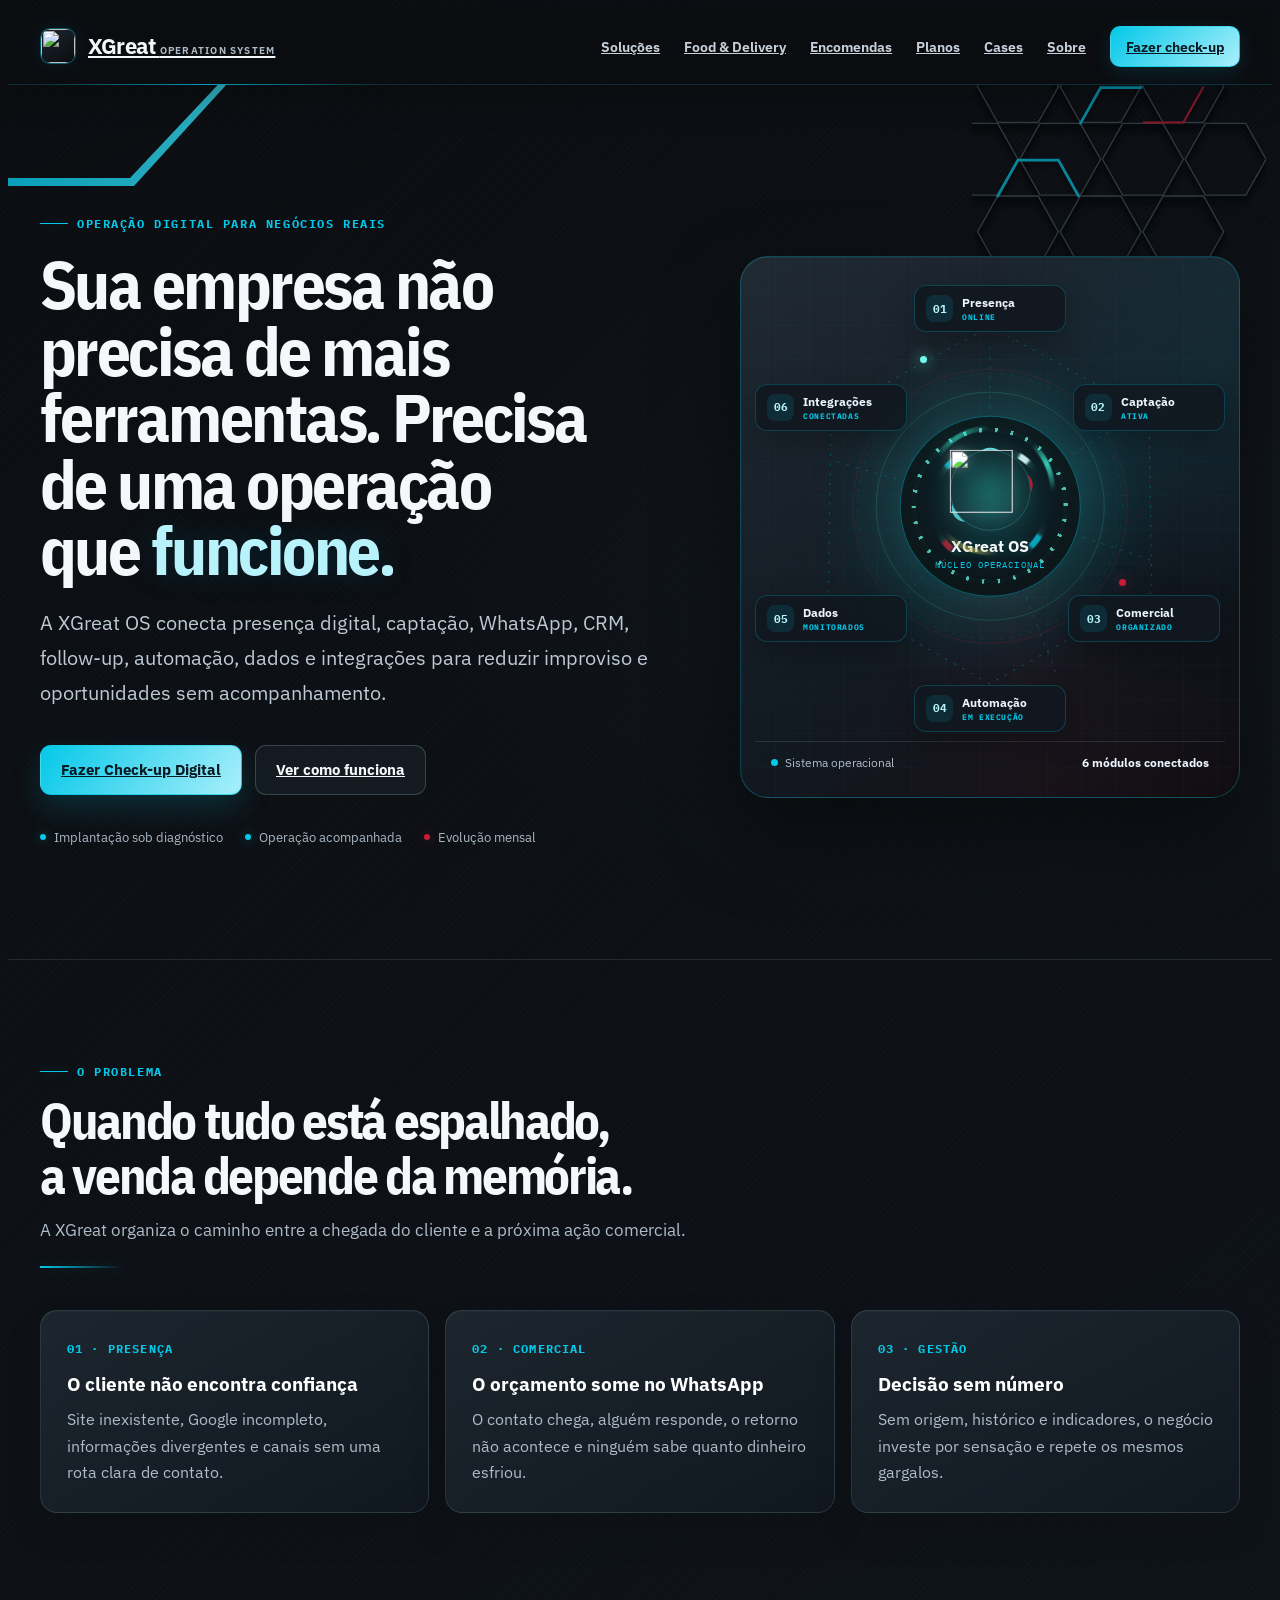
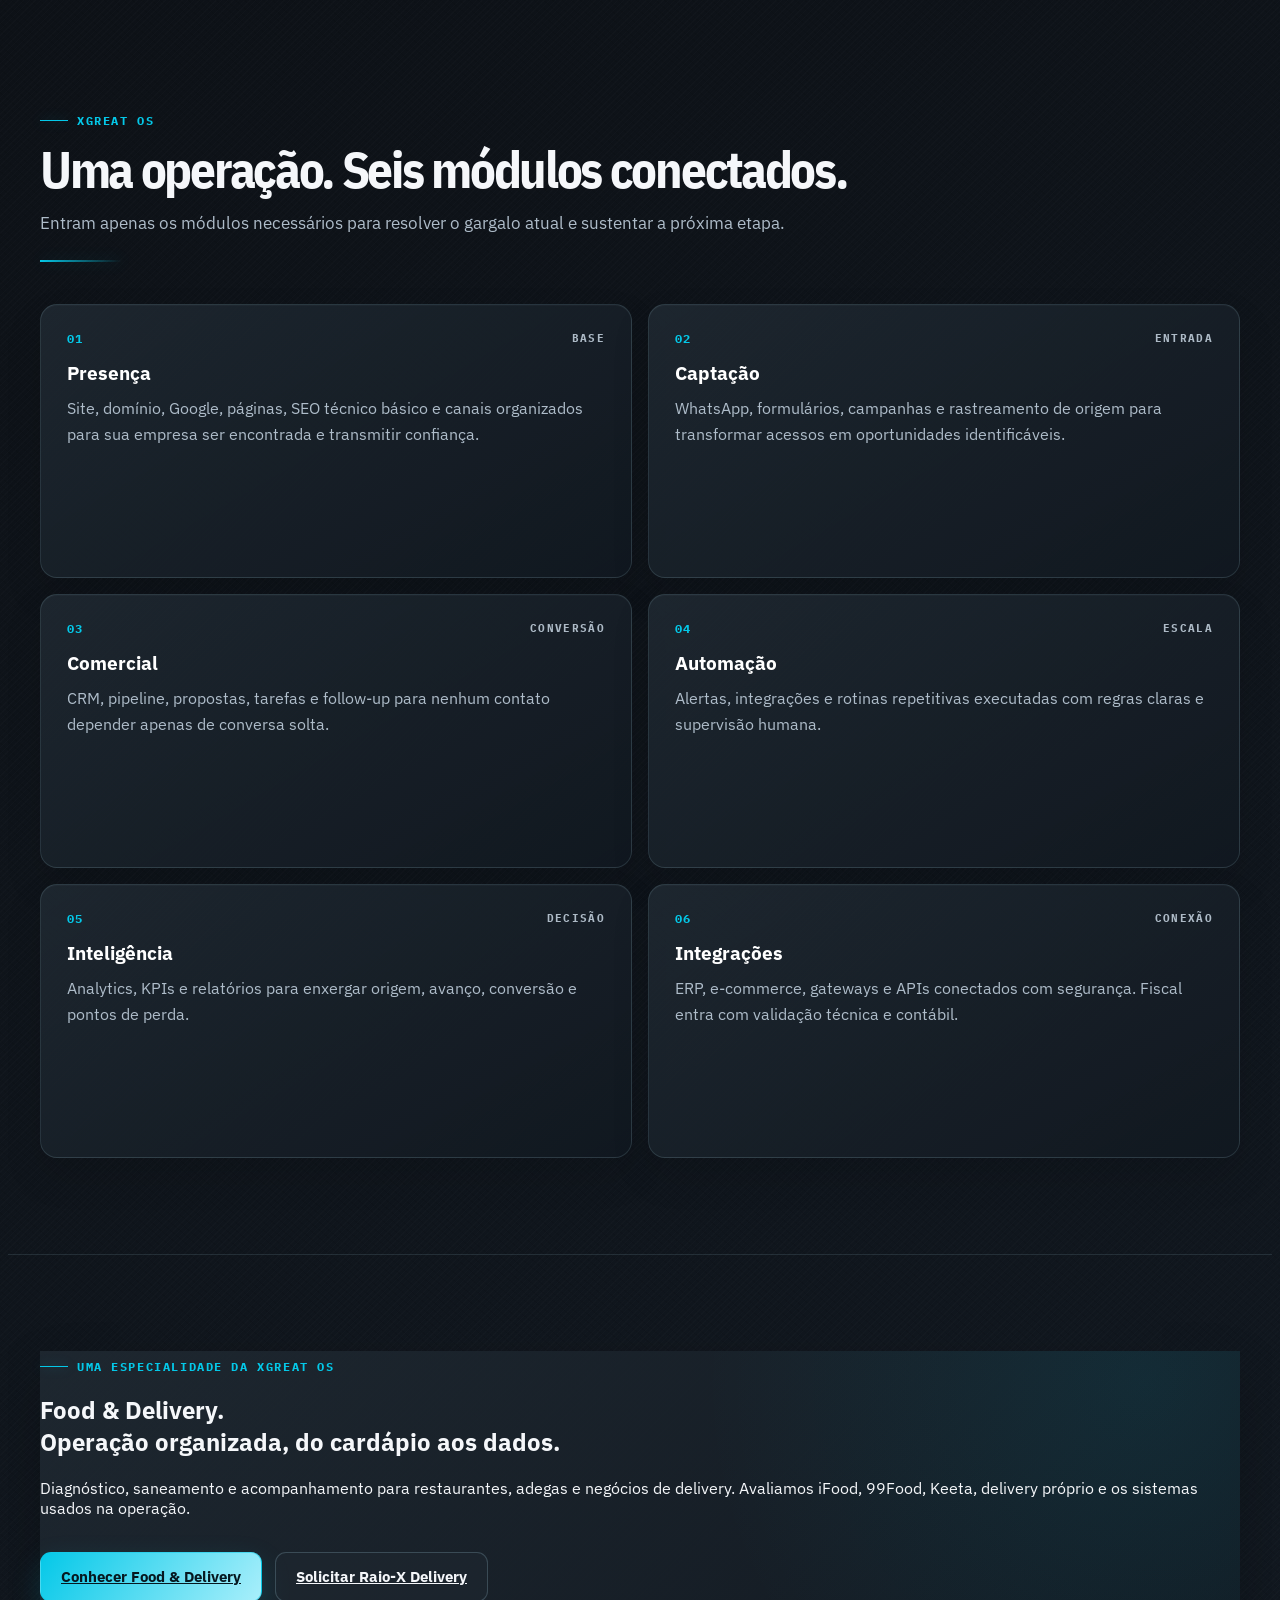
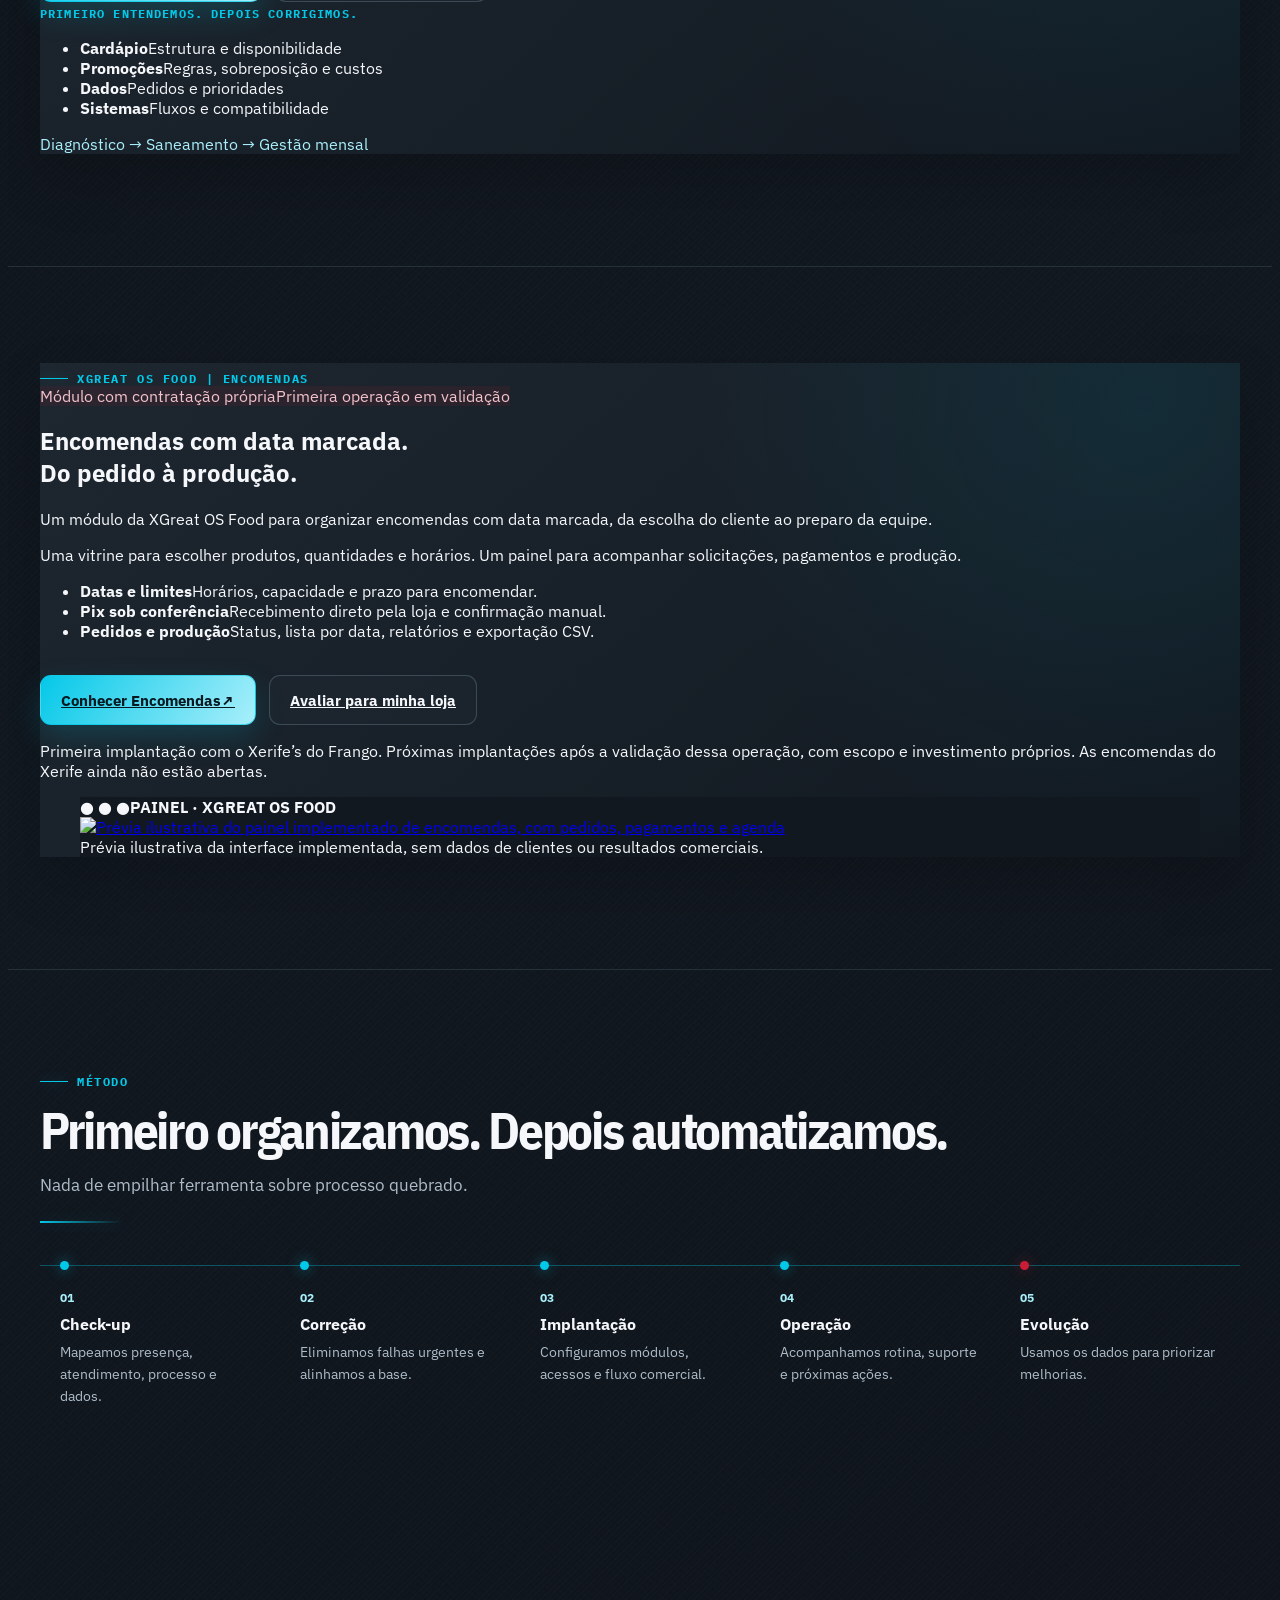
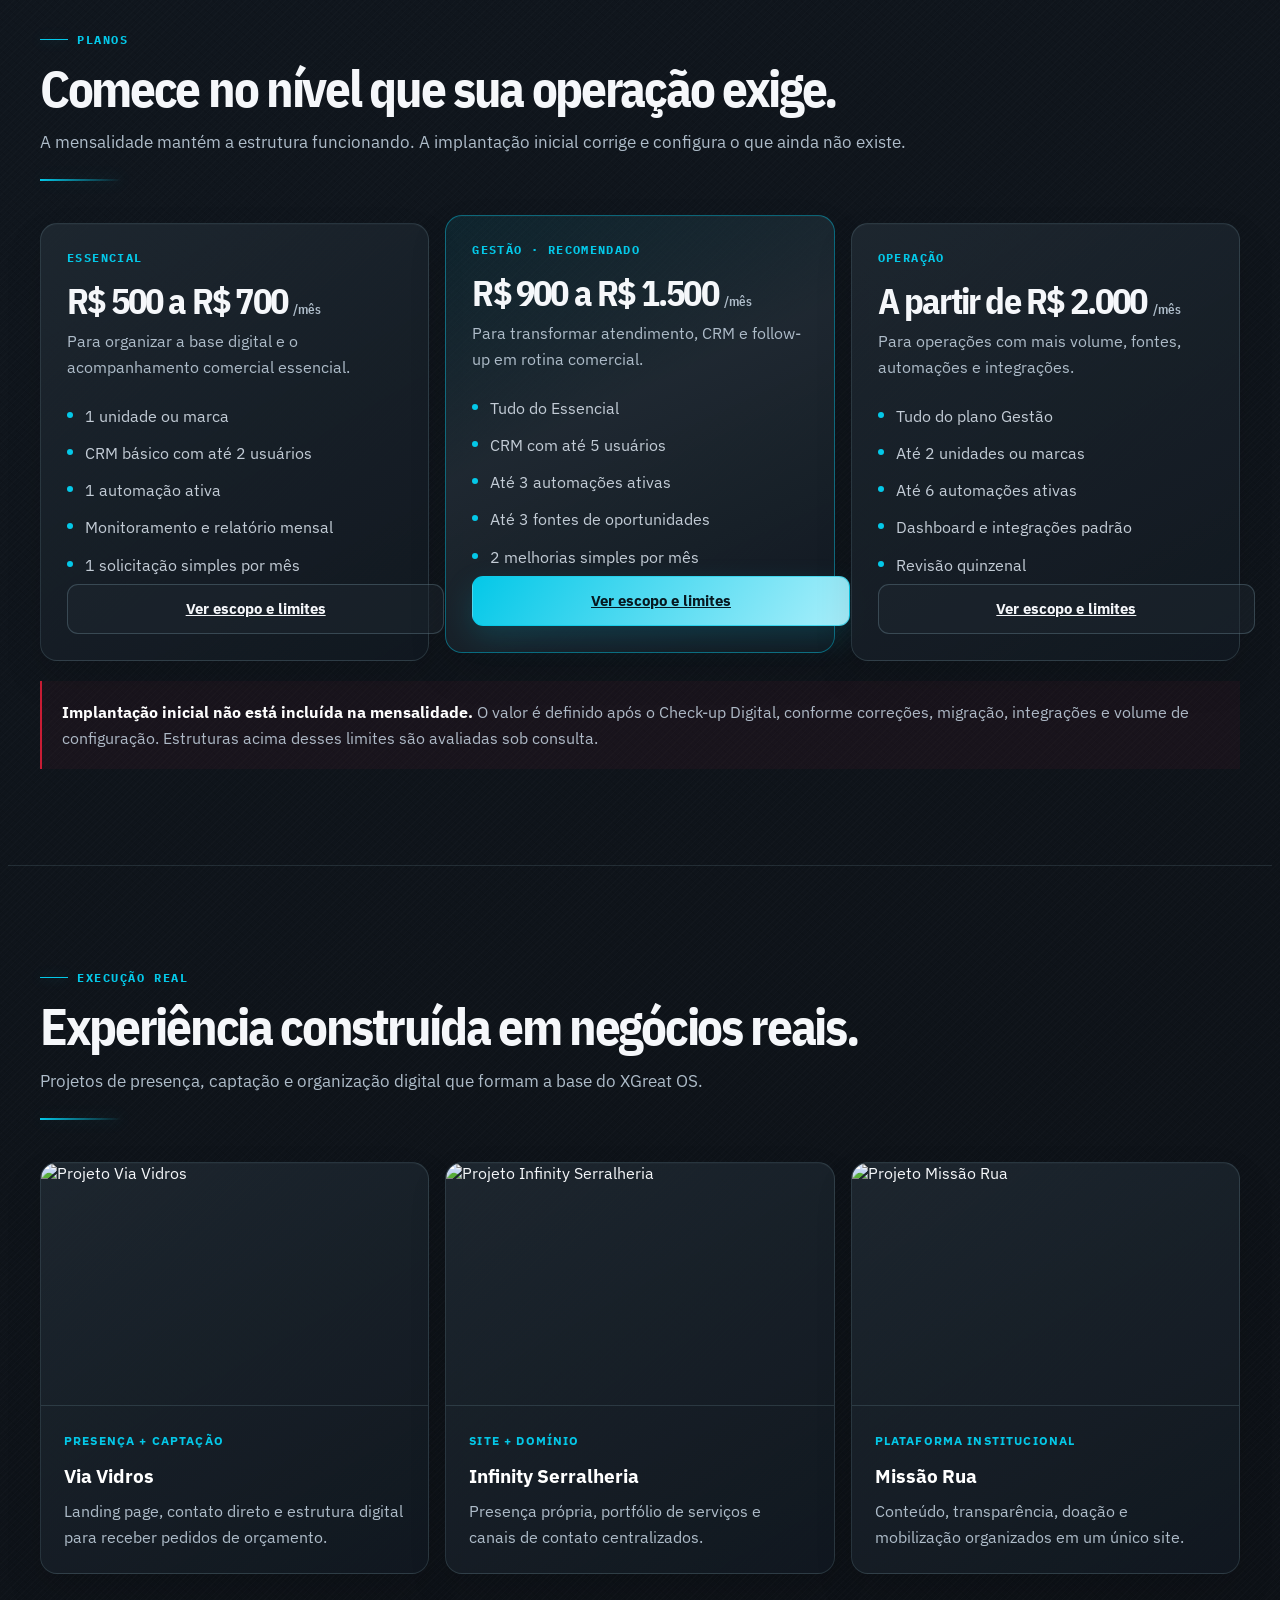
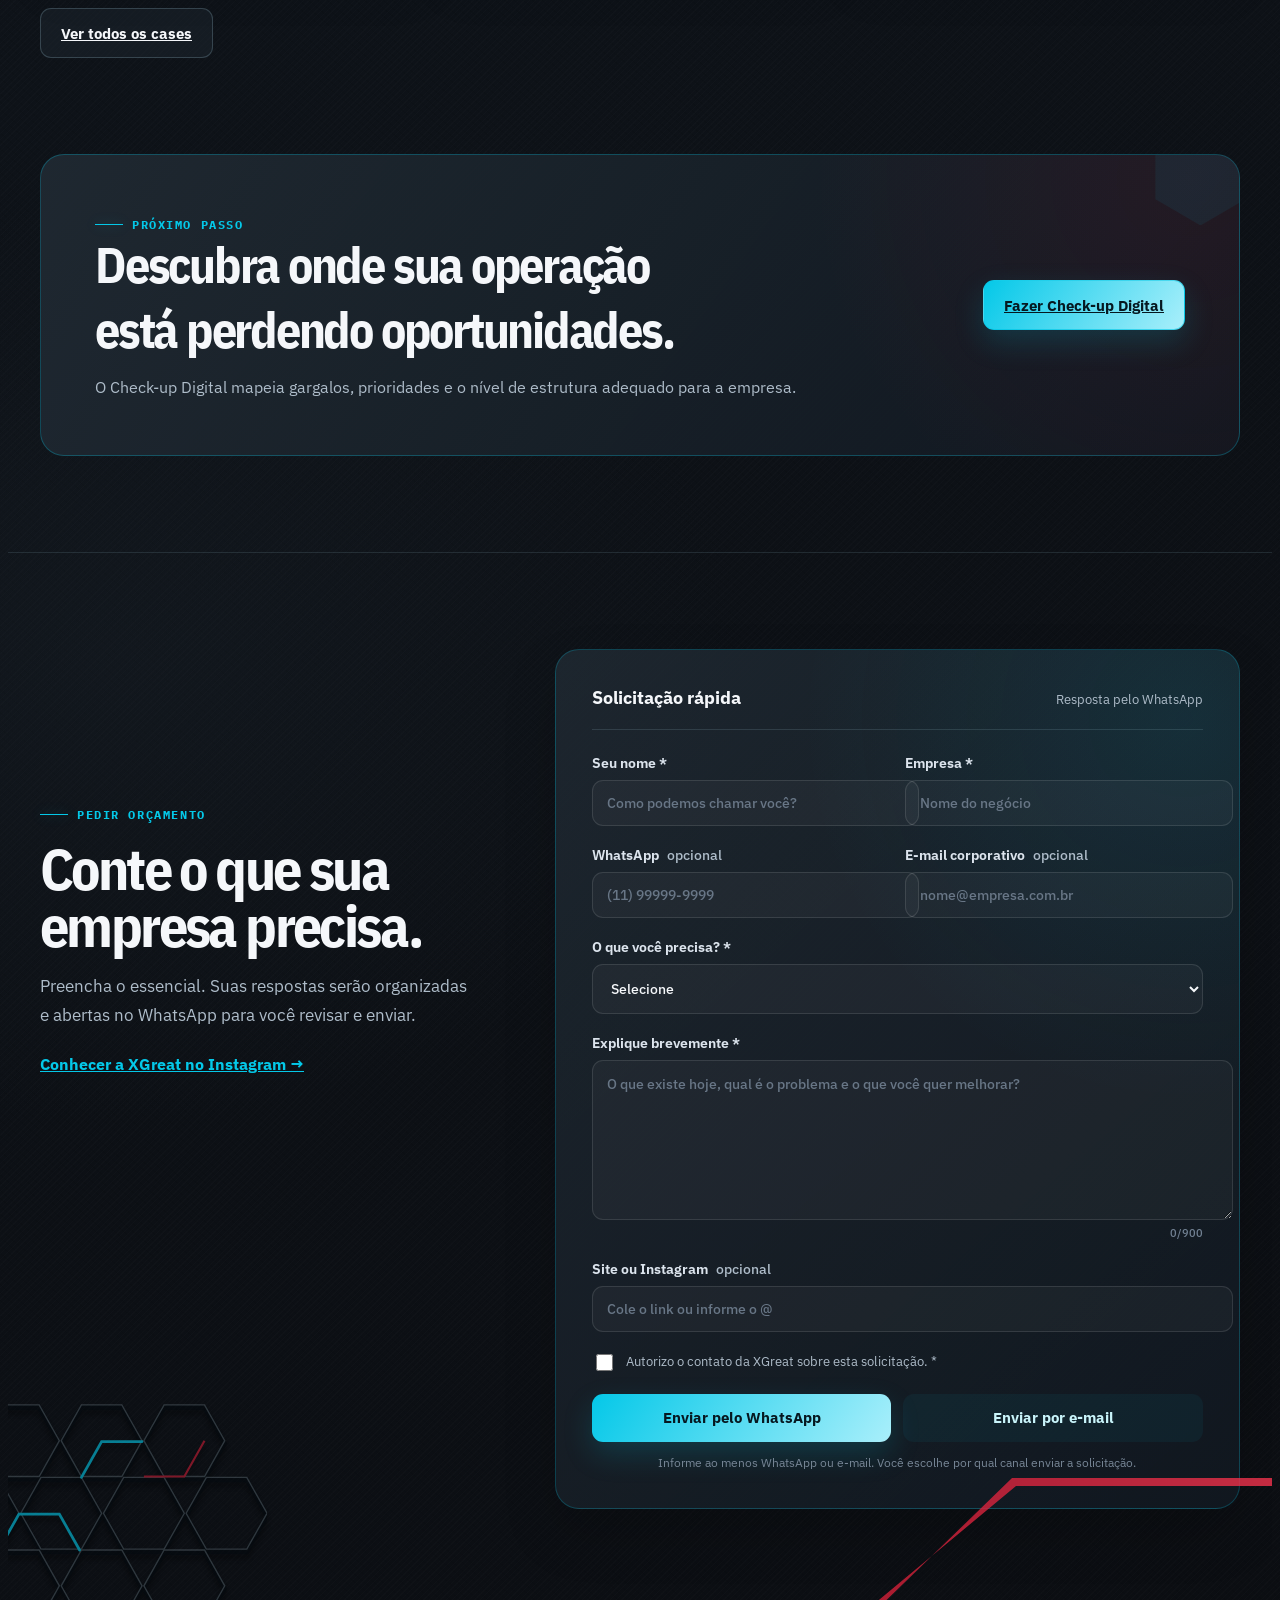
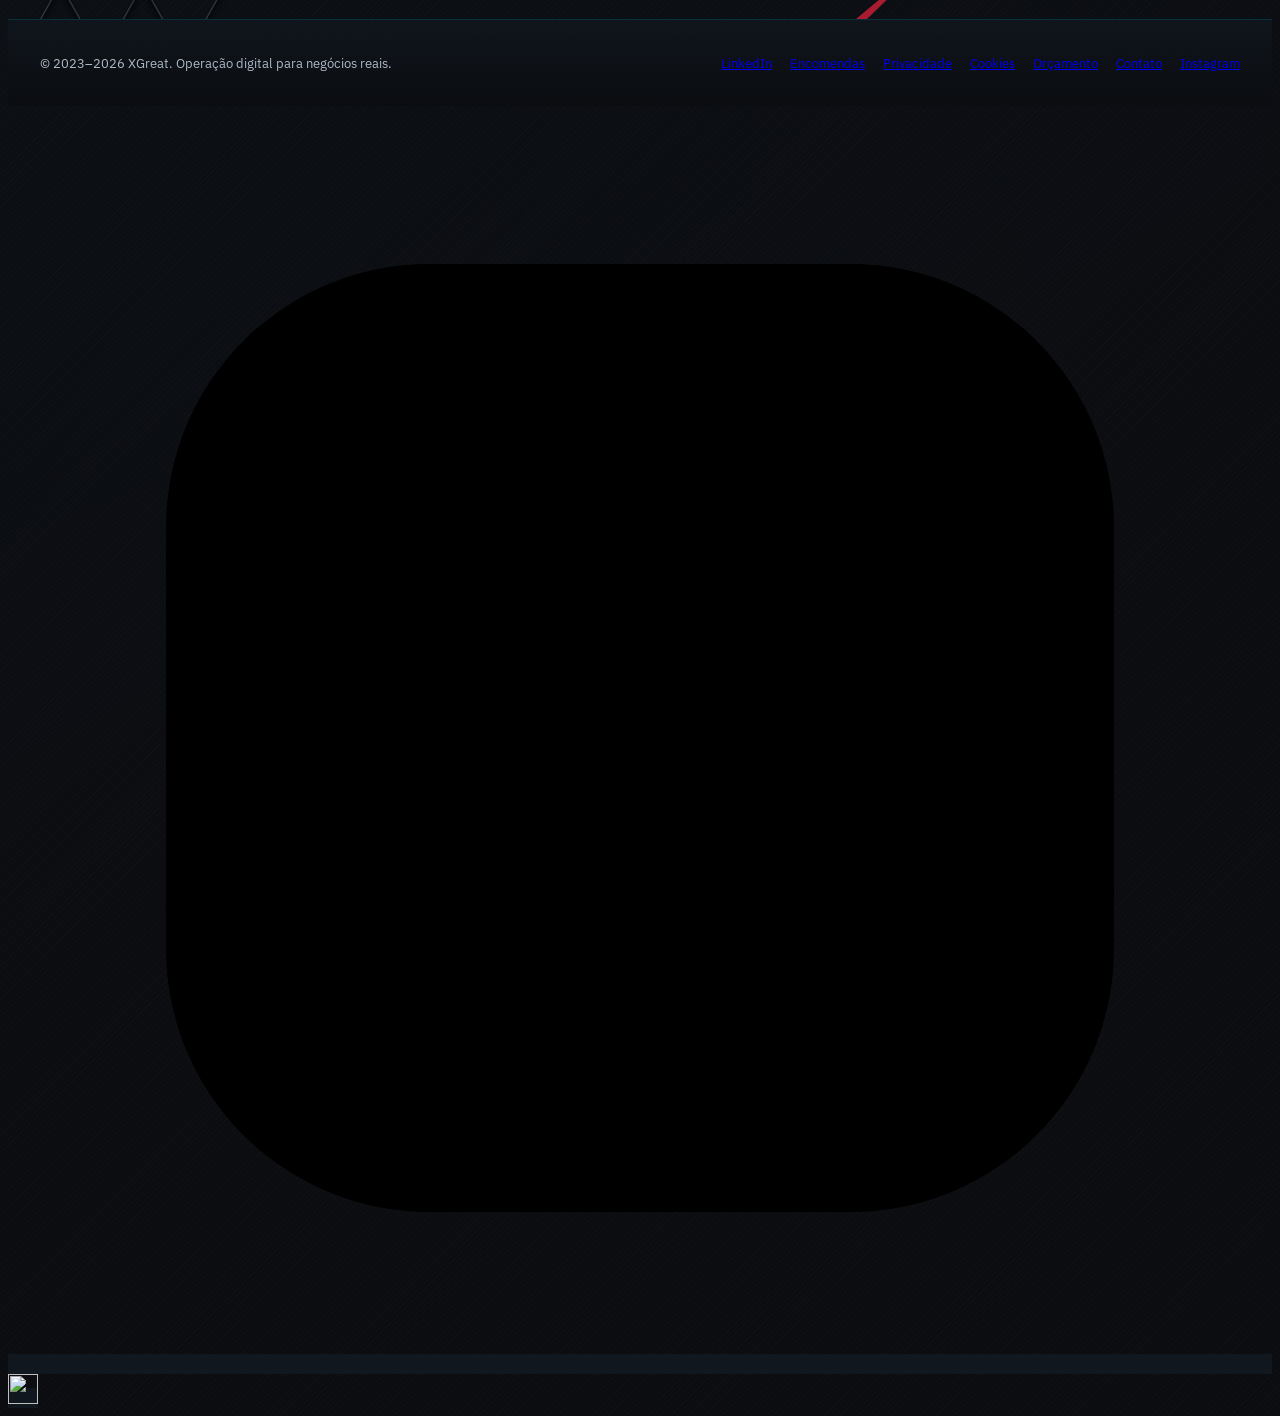
==== commit 8e162fa7: "feat(home): refina skin do cartão e reforça laser do núcleo" ====
--- a/index.html
+++ b/index.html
@@ -41,7 +41,7 @@
   ]
 }
 </script>
-<link rel="icon" type="image/png" href="/favicon.png?v=4"><link rel="apple-touch-icon" href="/favicon.png?v=4"><link rel="stylesheet" href="assets/css/base.css?v=19"><link rel="stylesheet" href="assets/css/xgreat-os.css?v=9"><link rel="stylesheet" href="assets/css/food.css?v=1"><link rel="stylesheet" href="/assets/css/encomendas-discovery.css?v=1"></head>
+<link rel="icon" type="image/png" href="/favicon.png?v=4"><link rel="apple-touch-icon" href="/favicon.png?v=4"><link rel="stylesheet" href="assets/css/base.css?v=19"><link rel="stylesheet" href="assets/css/xgreat-os.css?v=10"><link rel="stylesheet" href="assets/css/food.css?v=1"><link rel="stylesheet" href="/assets/css/encomendas-discovery.css?v=1"></head>
 <body class="page-home-new">
 <header class="site-header"><div class="site-header__inner"><a class="xg-logo" href="index.html"><span class="xg-logo__mark" aria-hidden="true"><img src="/favicon.png?v=4" alt="" width="34" height="34"></span><span>XGreat <small>Operation System</small></span></a><nav class="site-nav" aria-label="Navegação principal"><a href="automacao.html">Soluções</a><a href="/food/">Food &amp; Delivery</a><a href="/encomendas/">Encomendas</a><a href="planos.html">Planos</a><a href="projetos.html">Cases</a><a href="sobre.html">Sobre</a><a class="nav-cta" href="checkup-digital.html">Fazer check-up</a></nav></div></header>
 <main>
--- a/assets/css/xgreat-os.css
+++ b/assets/css/xgreat-os.css
@@ -912,3 +912,125 @@
   .page-home-new .os-btn, .page-home-new .os-card { transition: none; }
   .page-home-new .os-card:hover { transform: none; }
 }
+/* Cartão XGreat: material, cantos e conexões. Escopo exclusivo da Home. */
+body.page-home-new {
+  background:
+    radial-gradient(ellipse 50rem 35rem at 78% 6%, rgba(42,62,72,.18), transparent 72%),
+    radial-gradient(ellipse 55rem 40rem at 9% 75%, rgba(32,42,51,.25), transparent 72%),
+    repeating-linear-gradient(135deg, rgba(255,255,255,.011) 0 1px, transparent 1px 4px),
+    repeating-linear-gradient(40deg, rgba(0,0,0,.075) 0 1px, transparent 1px 6px),
+    linear-gradient(155deg, #0b0d11, #111820 40%, #0b0d11 90%);
+}
+.page-home-new .os-hero::before {
+  left: -34px;
+  top: -12px;
+  width: min(350px, 32vw);
+  height: 145px;
+  aspect-ratio: auto;
+  z-index: -1;
+  opacity: .78;
+  clip-path: polygon(0 105px, 124px 105px, 223px 0, 231px 0, 128px 113px, 0 113px);
+  background: linear-gradient(100deg, #04c8e8, #5de7f4);
+  filter: drop-shadow(0 0 8px rgba(4,200,232,.35));
+  animation: xg-card-trace 9s ease-in-out infinite;
+}
+.page-home-new .os-hero::after {
+  top: -38px;
+  right: -26px;
+  bottom: auto;
+  width: clamp(180px, 23vw, 320px);
+  height: auto;
+  aspect-ratio: 320 / 250;
+  z-index: -1;
+  opacity: .64;
+  clip-path: none;
+  background: url("data:image/svg+xml,%3Csvg%20xmlns%3D%22http%3A%2F%2Fwww.w3.org%2F2000%2Fsvg%22%20viewBox%3D%220%200%20320%20250%22%3E%3Cg%20fill%3D%22none%22%20stroke%3D%22%2300080d%22%20stroke-width%3D%225%22%20opacity%3D%22.72%22%20transform%3D%22translate(0%203)%22%3E%3Cpath%20d%3D%22M28%204h44l22%2039-22%2039h-44l-22-39z%22%2F%3E%3Cpath%20d%3D%22M118%204h44l22%2039-22%2039h-44l-22-39z%22%2F%3E%3Cpath%20d%3D%22M208%204h44l22%2039-22%2039h-44l-22-39z%22%2F%3E%3Cpath%20d%3D%22M-16%2083h44l22%2039-22%2039h-44l-22-39z%22%2F%3E%3Cpath%20d%3D%22M74%2083h44l22%2039-22%2039h-44l-22-39z%22%2F%3E%3Cpath%20d%3D%22M164%2083h44l22%2039-22%2039h-44l-22-39z%22%2F%3E%3Cpath%20d%3D%22M254%2083h44l22%2039-22%2039h-44l-22-39z%22%2F%3E%3Cpath%20d%3D%22M28%20162h44l22%2039-22%2039h-44l-22-39z%22%2F%3E%3Cpath%20d%3D%22M118%20162h44l22%2039-22%2039h-44l-22-39z%22%2F%3E%3Cpath%20d%3D%22M208%20162h44l22%2039-22%2039h-44l-22-39z%22%2F%3E%3C%2Fg%3E%3Cg%20fill%3D%22none%22%20stroke%3D%22%23758690%22%20stroke-width%3D%221.5%22%20opacity%3D%22.58%22%3E%3Cpath%20d%3D%22M28%204h44l22%2039-22%2039h-44l-22-39z%22%2F%3E%3Cpath%20d%3D%22M118%204h44l22%2039-22%2039h-44l-22-39z%22%2F%3E%3Cpath%20d%3D%22M208%204h44l22%2039-22%2039h-44l-22-39z%22%2F%3E%3Cpath%20d%3D%22M-16%2083h44l22%2039-22%2039h-44l-22-39z%22%2F%3E%3Cpath%20d%3D%22M74%2083h44l22%2039-22%2039h-44l-22-39z%22%2F%3E%3Cpath%20d%3D%22M164%2083h44l22%2039-22%2039h-44l-22-39z%22%2F%3E%3Cpath%20d%3D%22M254%2083h44l22%2039-22%2039h-44l-22-39z%22%2F%3E%3Cpath%20d%3D%22M28%20162h44l22%2039-22%2039h-44l-22-39z%22%2F%3E%3Cpath%20d%3D%22M118%20162h44l22%2039-22%2039h-44l-22-39z%22%2F%3E%3Cpath%20d%3D%22M208%20162h44l22%2039-22%2039h-44l-22-39z%22%2F%3E%3C%2Fg%3E%3Cg%20fill%3D%22none%22%20stroke%3D%22%2304c8e8%22%20stroke-width%3D%223%22%20stroke-linecap%3D%22round%22%3E%3Cpath%20d%3D%22M28%20162l22-39h44l22%2039%22%2F%3E%3Cpath%20d%3D%22M118%2083l22-39h44%22%2F%3E%3C%2Fg%3E%3Cg%20fill%3D%22none%22%20stroke%3D%22%23c91d35%22%20stroke-width%3D%222.3%22%3E%3Cpath%20d%3D%22M252%2043l-22%2039h-44%22%2F%3E%3C%2Fg%3E%3C%2Fsvg%3E") center / contain no-repeat;
+  filter: drop-shadow(0 5px 2px rgba(0,0,0,.65));
+}
+.page-home-new .home-quote {
+  position: relative;
+  isolation: isolate;
+  overflow: hidden;
+}
+.page-home-new .home-quote::before {
+  content: "";
+  position: absolute;
+  z-index: -1;
+  left: -35px;
+  bottom: -12px;
+  width: clamp(190px, 23vw, 320px);
+  aspect-ratio: 320 / 250;
+  background: url("data:image/svg+xml,%3Csvg%20xmlns%3D%22http%3A%2F%2Fwww.w3.org%2F2000%2Fsvg%22%20viewBox%3D%220%200%20320%20250%22%3E%3Cg%20fill%3D%22none%22%20stroke%3D%22%2300080d%22%20stroke-width%3D%225%22%20opacity%3D%22.72%22%20transform%3D%22translate(0%203)%22%3E%3Cpath%20d%3D%22M28%204h44l22%2039-22%2039h-44l-22-39z%22%2F%3E%3Cpath%20d%3D%22M118%204h44l22%2039-22%2039h-44l-22-39z%22%2F%3E%3Cpath%20d%3D%22M208%204h44l22%2039-22%2039h-44l-22-39z%22%2F%3E%3Cpath%20d%3D%22M-16%2083h44l22%2039-22%2039h-44l-22-39z%22%2F%3E%3Cpath%20d%3D%22M74%2083h44l22%2039-22%2039h-44l-22-39z%22%2F%3E%3Cpath%20d%3D%22M164%2083h44l22%2039-22%2039h-44l-22-39z%22%2F%3E%3Cpath%20d%3D%22M254%2083h44l22%2039-22%2039h-44l-22-39z%22%2F%3E%3Cpath%20d%3D%22M28%20162h44l22%2039-22%2039h-44l-22-39z%22%2F%3E%3Cpath%20d%3D%22M118%20162h44l22%2039-22%2039h-44l-22-39z%22%2F%3E%3Cpath%20d%3D%22M208%20162h44l22%2039-22%2039h-44l-22-39z%22%2F%3E%3C%2Fg%3E%3Cg%20fill%3D%22none%22%20stroke%3D%22%23758690%22%20stroke-width%3D%221.5%22%20opacity%3D%22.58%22%3E%3Cpath%20d%3D%22M28%204h44l22%2039-22%2039h-44l-22-39z%22%2F%3E%3Cpath%20d%3D%22M118%204h44l22%2039-22%2039h-44l-22-39z%22%2F%3E%3Cpath%20d%3D%22M208%204h44l22%2039-22%2039h-44l-22-39z%22%2F%3E%3Cpath%20d%3D%22M-16%2083h44l22%2039-22%2039h-44l-22-39z%22%2F%3E%3Cpath%20d%3D%22M74%2083h44l22%2039-22%2039h-44l-22-39z%22%2F%3E%3Cpath%20d%3D%22M164%2083h44l22%2039-22%2039h-44l-22-39z%22%2F%3E%3Cpath%20d%3D%22M254%2083h44l22%2039-22%2039h-44l-22-39z%22%2F%3E%3Cpath%20d%3D%22M28%20162h44l22%2039-22%2039h-44l-22-39z%22%2F%3E%3Cpath%20d%3D%22M118%20162h44l22%2039-22%2039h-44l-22-39z%22%2F%3E%3Cpath%20d%3D%22M208%20162h44l22%2039-22%2039h-44l-22-39z%22%2F%3E%3C%2Fg%3E%3Cg%20fill%3D%22none%22%20stroke%3D%22%2304c8e8%22%20stroke-width%3D%223%22%20stroke-linecap%3D%22round%22%3E%3Cpath%20d%3D%22M28%20162l22-39h44l22%2039%22%2F%3E%3Cpath%20d%3D%22M118%2083l22-39h44%22%2F%3E%3C%2Fg%3E%3Cg%20fill%3D%22none%22%20stroke%3D%22%23c91d35%22%20stroke-width%3D%222.3%22%3E%3Cpath%20d%3D%22M252%2043l-22%2039h-44%22%2F%3E%3C%2Fg%3E%3C%2Fsvg%3E") center / contain no-repeat;
+  opacity: .6;
+  filter: drop-shadow(0 5px 2px rgba(0,0,0,.65));
+  pointer-events: none;
+}
+.page-home-new .home-quote::after {
+  content: "";
+  position: absolute;
+  right: -4px;
+  bottom: 0;
+  width: min(420px, 36vw);
+  height: 166px;
+  clip-path: polygon(0 100%, 11px 100%, 156px 25px, 100% 25px, 100% 33px, 160px 33px);
+  background: linear-gradient(100deg, #c91d35, #ef344e);
+  opacity: .82;
+  filter: drop-shadow(0 0 10px rgba(201,29,53,.34));
+  animation: xg-card-trace 10s ease-in-out infinite reverse;
+  pointer-events: none;
+}
+.page-home-new .xg-core__circuit-rail {
+  stroke: rgba(4,200,232,.32);
+  stroke-width: 1.45;
+}
+.page-home-new .xg-core__links path {
+  stroke: rgba(4,200,232,.26);
+  stroke-width: 1.25;
+}
+.page-home-new .xg-core__laser-segment {
+  stroke: #a9f7ff;
+  stroke-width: 3.4;
+  stroke-dasharray: 1;
+  stroke-dashoffset: 1;
+  filter: drop-shadow(0 0 3px rgba(169,247,255,.9))
+          drop-shadow(0 0 9px rgba(4,200,232,.7));
+  animation: xg-laser-link 9s linear infinite;
+}
+.page-home-new .xg-core__laser-segment--2 { animation-delay: 1.5s; }
+.page-home-new .xg-core__laser-segment--3 { animation-delay: 3s; }
+.page-home-new .xg-core__laser-segment--4 { animation-delay: 4.5s; }
+.page-home-new .xg-core__laser-segment--5 { animation-delay: 6s; }
+.page-home-new .xg-core__laser-segment--6 { animation-delay: 7.5s; }
+@keyframes xg-card-trace {
+  0%, 100% { opacity: .65; }
+  50% { opacity: .95; }
+}
+@media (max-width: 680px) {
+  .page-home-new .os-hero::before {
+    top: -18px;
+    left: -14px;
+    width: 165px;
+    height: 72px;
+    clip-path: polygon(0 46px, 62px 46px, 105px 0, 111px 0, 65px 52px, 0 52px);
+  }
+  .page-home-new .os-hero::after {
+    top: -27px;
+    right: -20px;
+    width: 138px;
+    opacity: .38;
+  }
+  .page-home-new .home-quote::before {
+    width: 165px;
+    left: -55px;
+    opacity: .36;
+  }
+  .page-home-new .home-quote::after {
+    width: 155px;
+    height: 85px;
+    opacity: .6;
+  }
+}
+@media (prefers-reduced-motion: reduce) {
+  .page-home-new .os-hero::before,
+  .page-home-new .home-quote::after { animation: none; }
+}
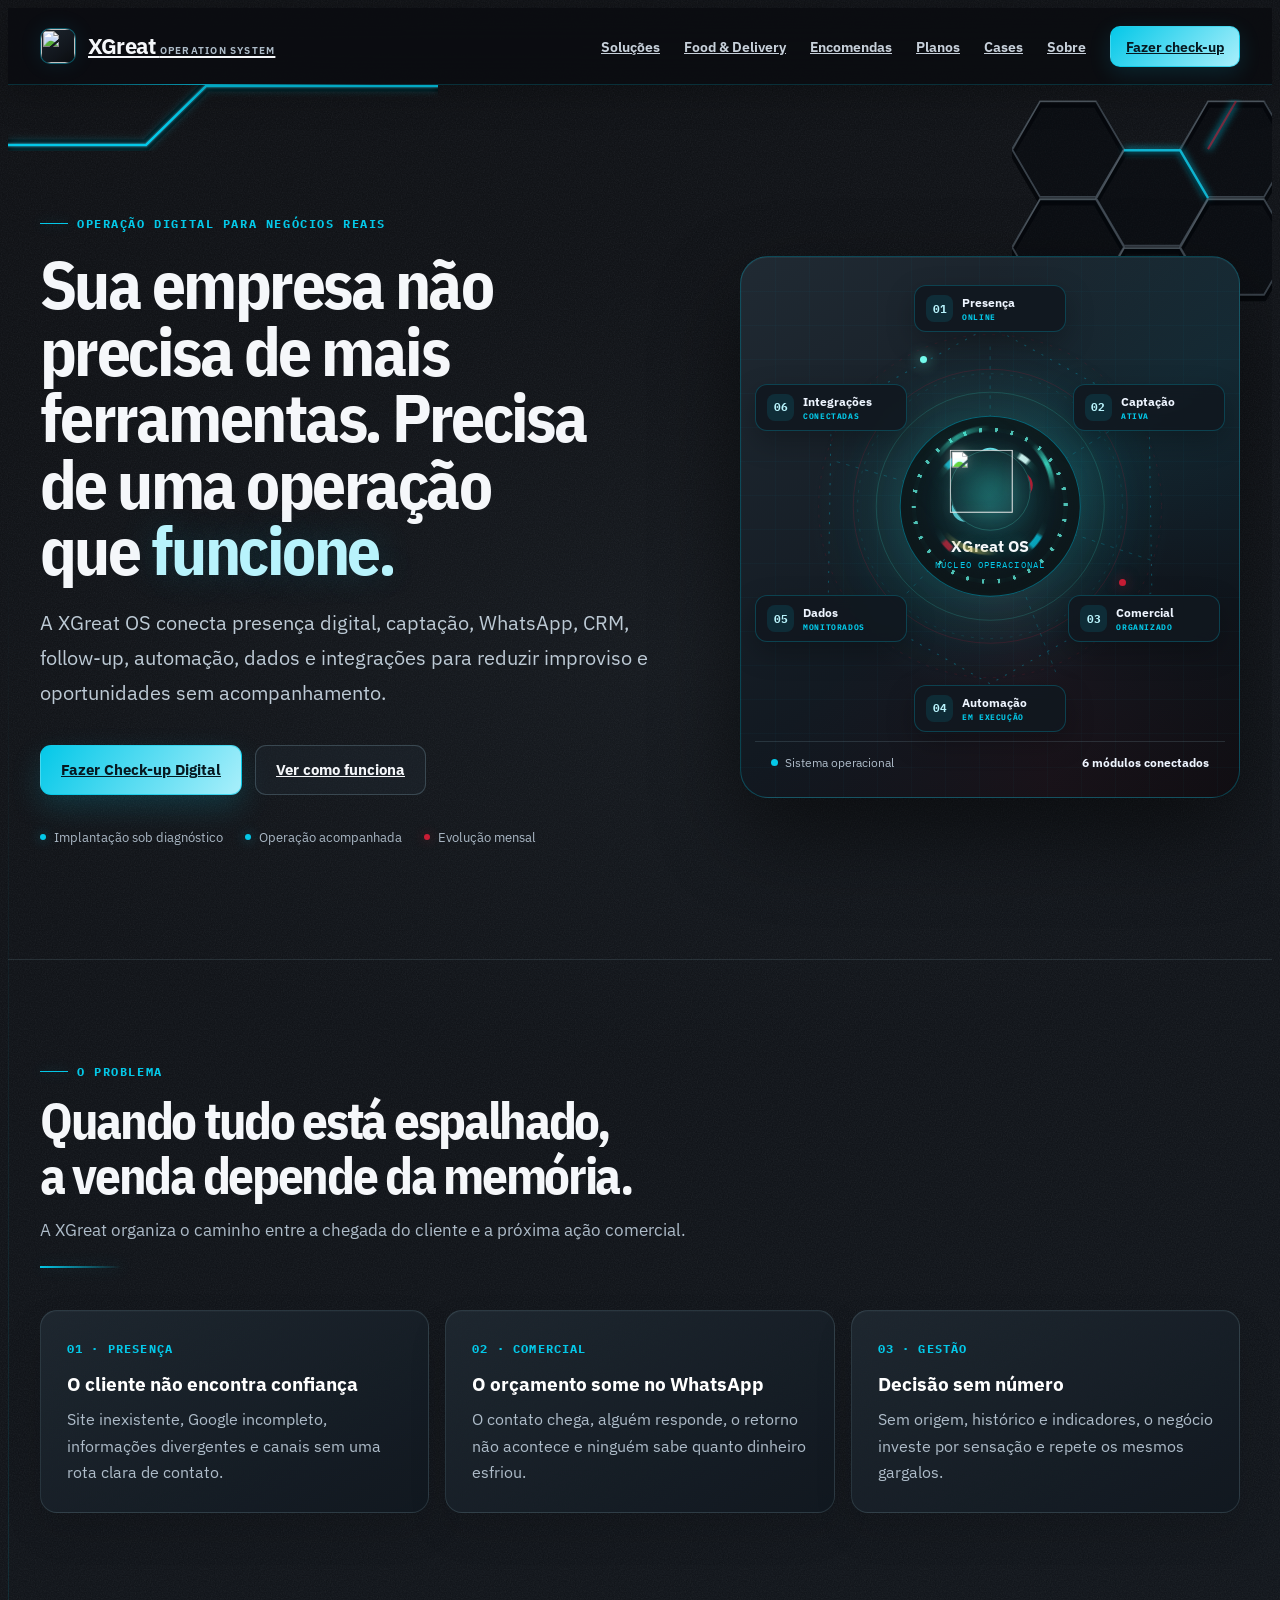
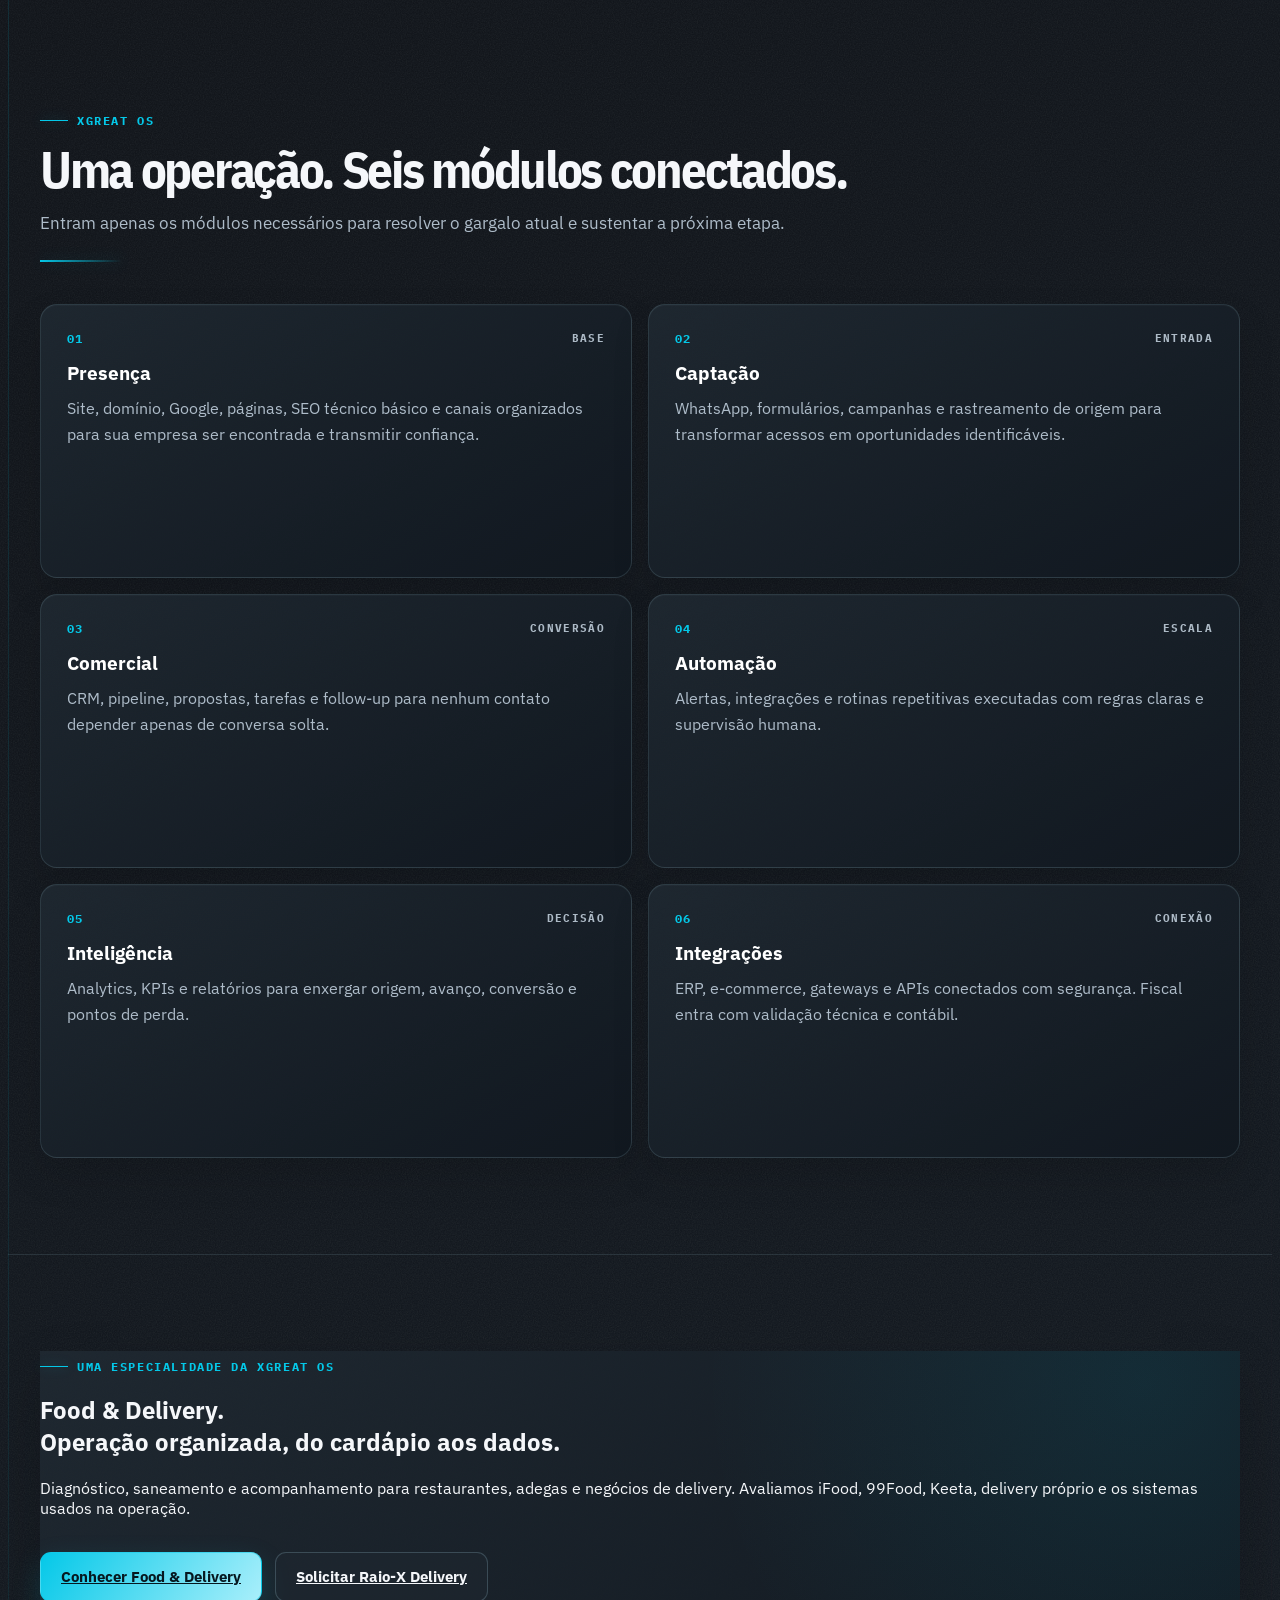
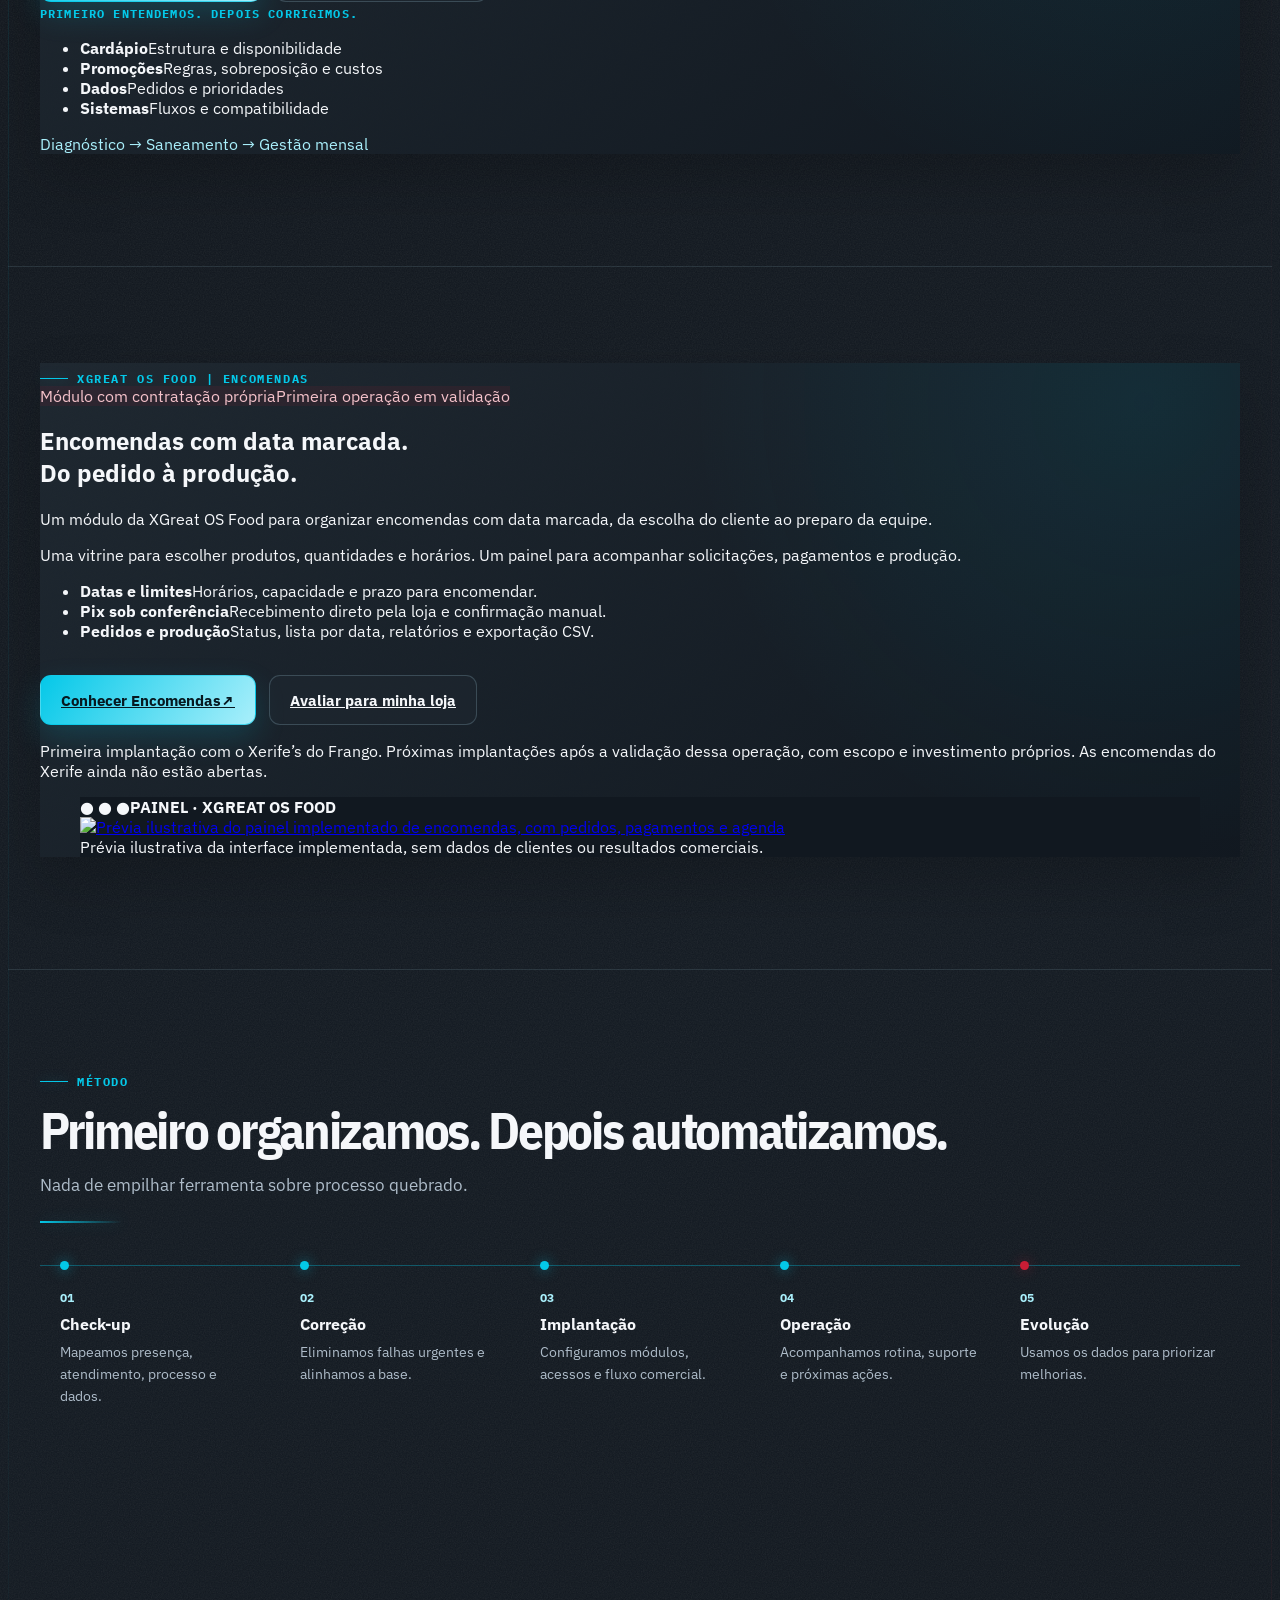
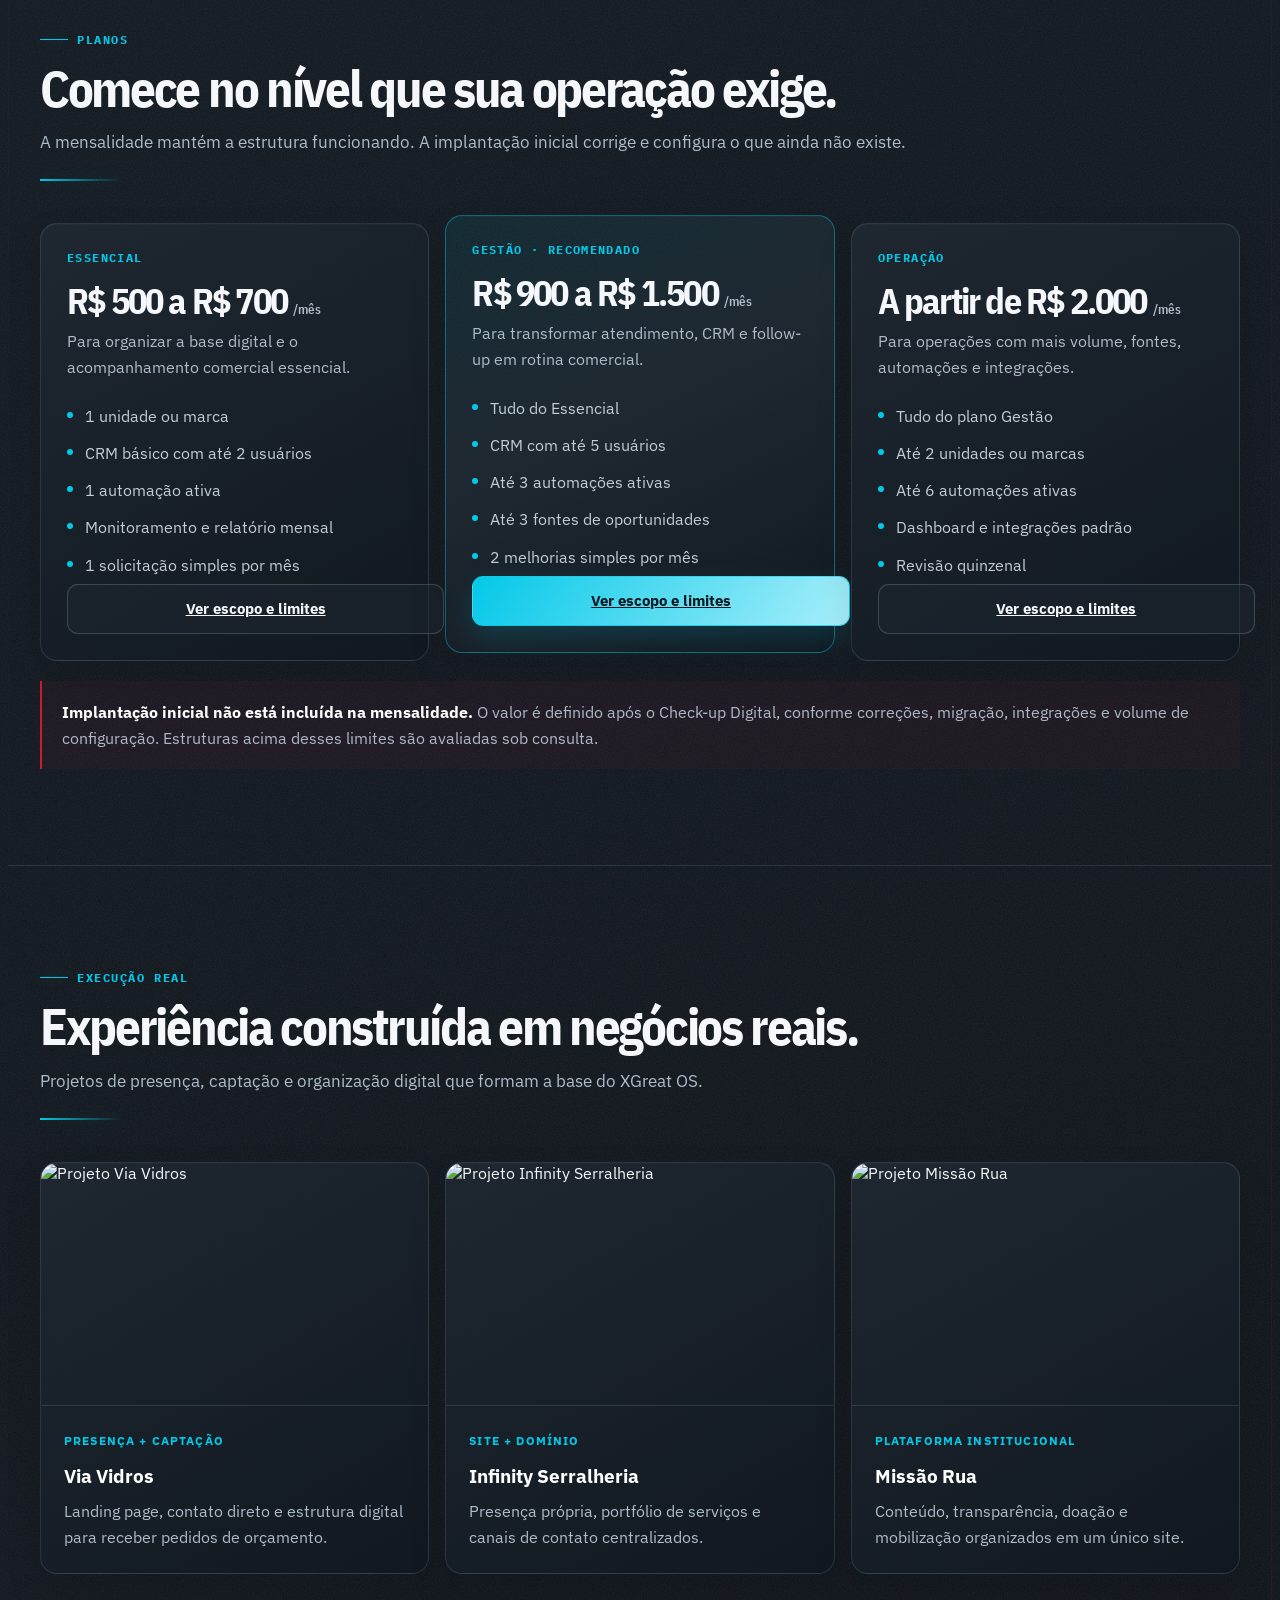
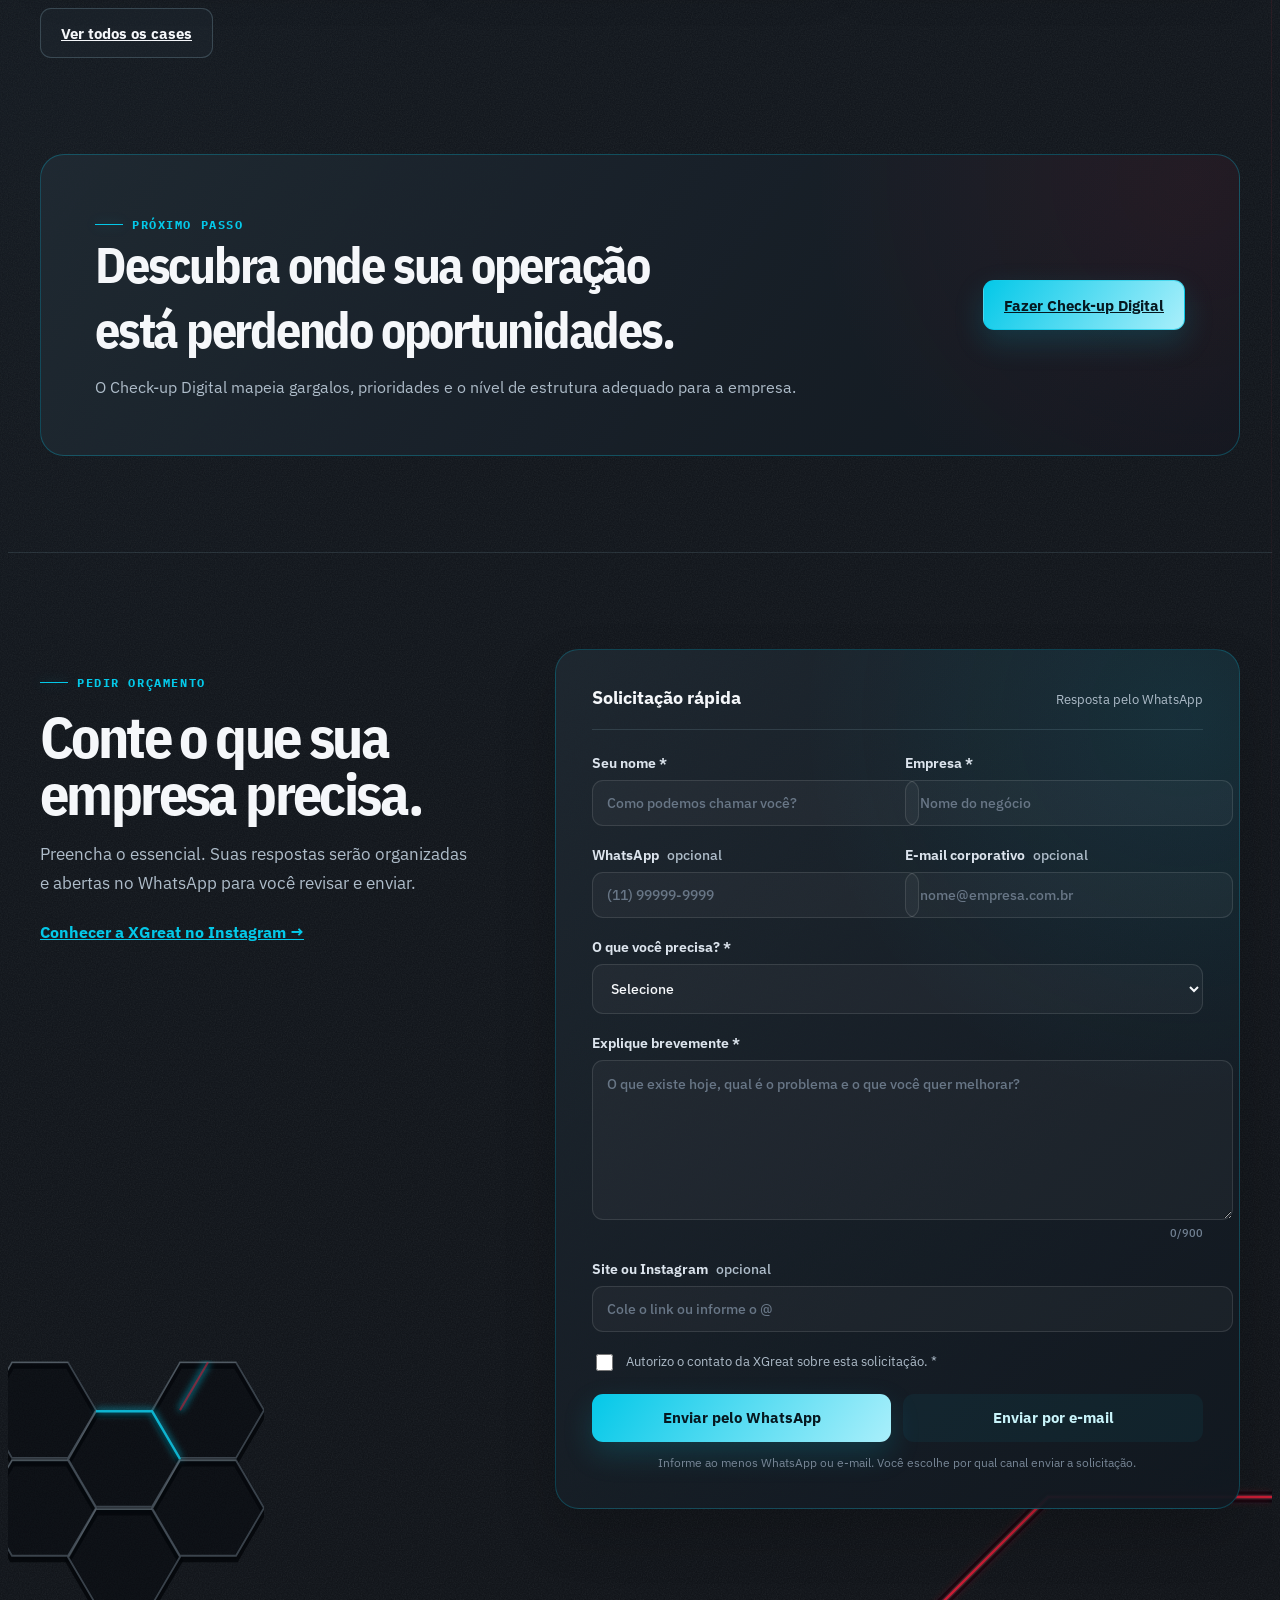
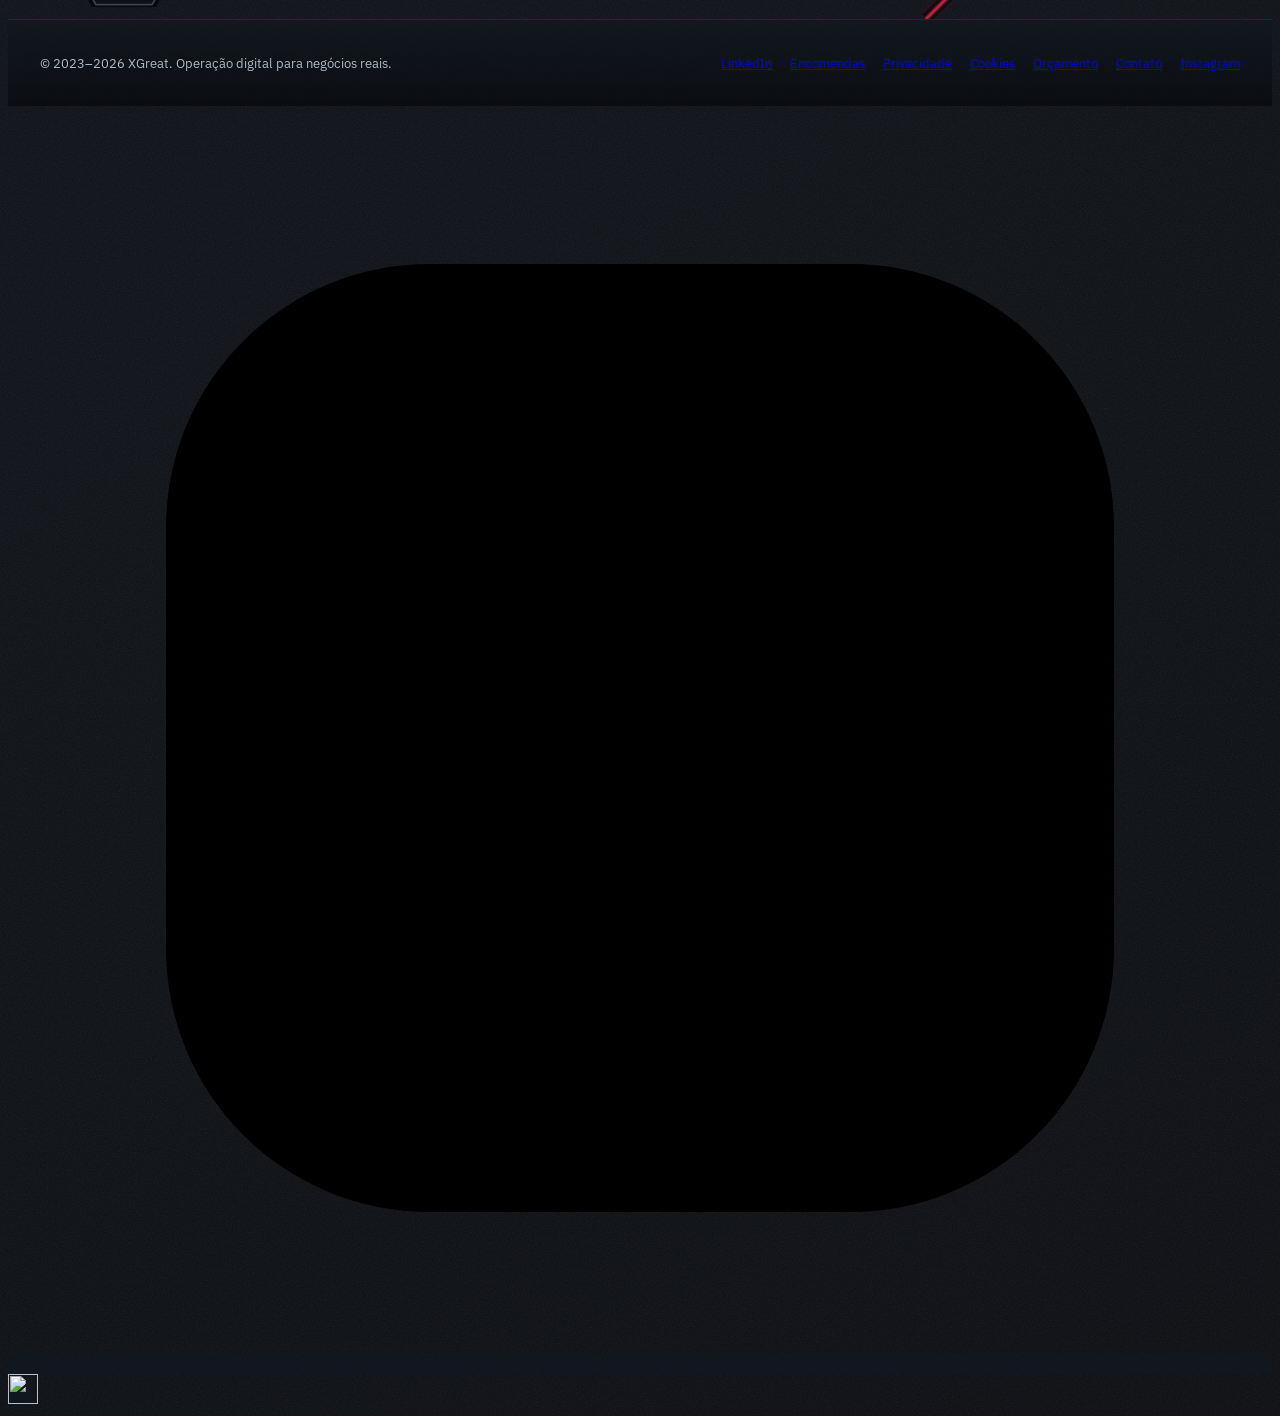
==== commit dd8d11ed: "fix(home): integra fundo e geometria ao reskin do cartão" ====
--- a/index.html
+++ b/index.html
@@ -41,7 +41,7 @@
   ]
 }
 </script>
-<link rel="icon" type="image/png" href="/favicon.png?v=4"><link rel="apple-touch-icon" href="/favicon.png?v=4"><link rel="stylesheet" href="assets/css/base.css?v=19"><link rel="stylesheet" href="assets/css/xgreat-os.css?v=10"><link rel="stylesheet" href="assets/css/food.css?v=1"><link rel="stylesheet" href="/assets/css/encomendas-discovery.css?v=1"></head>
+<link rel="icon" type="image/png" href="/favicon.png?v=4"><link rel="apple-touch-icon" href="/favicon.png?v=4"><link rel="stylesheet" href="assets/css/base.css?v=19"><link rel="stylesheet" href="assets/css/xgreat-os.css?v=11"><link rel="stylesheet" href="assets/css/food.css?v=1"><link rel="stylesheet" href="/assets/css/encomendas-discovery.css?v=1"></head>
 <body class="page-home-new">
 <header class="site-header"><div class="site-header__inner"><a class="xg-logo" href="index.html"><span class="xg-logo__mark" aria-hidden="true"><img src="/favicon.png?v=4" alt="" width="34" height="34"></span><span>XGreat <small>Operation System</small></span></a><nav class="site-nav" aria-label="Navegação principal"><a href="automacao.html">Soluções</a><a href="/food/">Food &amp; Delivery</a><a href="/encomendas/">Encomendas</a><a href="planos.html">Planos</a><a href="projetos.html">Cases</a><a href="sobre.html">Sobre</a><a class="nav-cta" href="checkup-digital.html">Fazer check-up</a></nav></div></header>
 <main>
--- a/assets/css/xgreat-os.css
+++ b/assets/css/xgreat-os.css
@@ -912,72 +912,50 @@
   .page-home-new .os-btn, .page-home-new .os-card { transition: none; }
   .page-home-new .os-card:hover { transform: none; }
 }
-/* Cartão XGreat: material, cantos e conexões. Escopo exclusivo da Home. */
+/* XGreat card material: decorative paint belongs to the Home background. */
 body.page-home-new {
+  --xg-wall-hex: url("data:image/svg+xml,%3Csvg%20xmlns%3D%22http%3A%2F%2Fwww.w3.org%2F2000%2Fsvg%22%20viewBox%3D%220%200%20240%20212%22%3E%3Cdefs%3E%3Cfilter%20id%3D%22glow%22%3E%3CfeGaussianBlur%20stdDeviation%3D%223%22%2F%3E%3C%2Ffilter%3E%3C%2Fdefs%3E%3Cg%20transform%3D%22translate%280%203%29%22%20fill%3D%22%2305080b%22%20fill-opacity%3D%22.4%22%20stroke%3D%22%23030609%22%20stroke-opacity%3D%22.8%22%20stroke-width%3D%225%22%3E%3Cpath%20d%3D%22M24%202h48l24%2041-24%2041h-48l-24-41z%22%2F%3E%3Cpath%20d%3D%22M168%202h48l24%2041-24%2041h-48l-24-41z%22%2F%3E%3Cpath%20d%3D%22M96%2044h48l24%2041-24%2041h-48l-24-41z%22%2F%3E%3Cpath%20d%3D%22M24%2086h48l24%2041-24%2041h-48l-24-41z%22%2F%3E%3Cpath%20d%3D%22M168%2086h48l24%2041-24%2041h-48l-24-41z%22%2F%3E%3Cpath%20d%3D%22M96%20128h48l24%2041-24%2041h-48l-24-41z%22%2F%3E%3C%2Fg%3E%3Cg%20fill%3D%22%230b1117%22%20fill-opacity%3D%22.23%22%20stroke%3D%22%2346515a%22%20stroke-opacity%3D%22.8%22%20stroke-width%3D%221.6%22%3E%3Cpath%20d%3D%22M24%202h48l24%2041-24%2041h-48l-24-41z%22%2F%3E%3Cpath%20d%3D%22M168%202h48l24%2041-24%2041h-48l-24-41z%22%2F%3E%3Cpath%20d%3D%22M96%2044h48l24%2041-24%2041h-48l-24-41z%22%2F%3E%3Cpath%20d%3D%22M24%2086h48l24%2041-24%2041h-48l-24-41z%22%2F%3E%3Cpath%20d%3D%22M168%2086h48l24%2041-24%2041h-48l-24-41z%22%2F%3E%3Cpath%20d%3D%22M96%20128h48l24%2041-24%2041h-48l-24-41z%22%2F%3E%3C%2Fg%3E%3Cpath%20d%3D%22M1%2043l23-41h48M145%2043l23-41h48M73%2085l23-41h48M1%20127l23-41h48M145%20127l23-41h48M73%20169l23-41h48%22%20fill%3D%22none%22%20stroke%3D%22%238a949c%22%20stroke-opacity%3D%22.27%22%20stroke-width%3D%221%22%2F%3E%3Cpath%20d%3D%22M96%2044h48l24%2041%20M168%2043l24-41%22%20fill%3D%22none%22%20stroke%3D%22%2304c8e8%22%20stroke-opacity%3D%22.6%22%20stroke-width%3D%224%22%20filter%3D%22url%28%23glow%29%22%2F%3E%3Cpath%20d%3D%22M96%2044h48l24%2041%22%20fill%3D%22none%22%20stroke%3D%22%2304c8e8%22%20stroke-opacity%3D%22.78%22%20stroke-width%3D%222%22%2F%3E%3Cpath%20d%3D%22M168%2043l24-41%22%20fill%3D%22none%22%20stroke%3D%22%23c91d35%22%20stroke-opacity%3D%22.58%22%20stroke-width%3D%221.8%22%2F%3E%3C%2Fsvg%3E");
+  --xg-wall-cyan: url("data:image/svg+xml,%3Csvg%20xmlns%3D%22http%3A%2F%2Fwww.w3.org%2F2000%2Fsvg%22%20viewBox%3D%220%200%20430%20130%22%3E%3Cpath%20d%3D%22M0%2060h138L198%201h232%22%20fill%3D%22none%22%20stroke%3D%22%2303080b%22%20stroke-width%3D%2211%22%2F%3E%3Cpath%20d%3D%22M0%2060h138L198%201h232%22%20fill%3D%22none%22%20stroke%3D%22%2352616a%22%20stroke-opacity%3D%22.36%22%20stroke-width%3D%225%22%2F%3E%3Cpath%20d%3D%22M0%2060h138L198%201h232%22%20fill%3D%22none%22%20stroke%3D%22%2304c8e8%22%20stroke-opacity%3D%22.4%22%20stroke-width%3D%226%22%20filter%3D%22url%28%23g%29%22%2F%3E%3Cpath%20d%3D%22M0%2060h138L198%201h232%22%20fill%3D%22none%22%20stroke%3D%22%2304c8e8%22%20stroke-width%3D%222.5%22%2F%3E%3Cdefs%3E%3Cfilter%20id%3D%22g%22%3E%3CfeGaussianBlur%20stdDeviation%3D%224%22%2F%3E%3C%2Ffilter%3E%3C%2Fdefs%3E%3C%2Fsvg%3E");
+  --xg-wall-red: url("data:image/svg+xml,%3Csvg%20xmlns%3D%22http%3A%2F%2Fwww.w3.org%2F2000%2Fsvg%22%20viewBox%3D%220%200%20440%20140%22%3E%3Cpath%20d%3D%22M94%20140L216%2018h224%22%20fill%3D%22none%22%20stroke%3D%22%2303080b%22%20stroke-width%3D%2211%22%2F%3E%3Cpath%20d%3D%22M94%20140L216%2018h224%22%20fill%3D%22none%22%20stroke%3D%22%2352616a%22%20stroke-opacity%3D%22.34%22%20stroke-width%3D%225%22%2F%3E%3Cpath%20d%3D%22M94%20140L216%2018h224%22%20fill%3D%22none%22%20stroke%3D%22%23c91d35%22%20stroke-opacity%3D%22.34%22%20stroke-width%3D%226%22%20filter%3D%22url%28%23g%29%22%2F%3E%3Cpath%20d%3D%22M94%20140L216%2018h224%22%20fill%3D%22none%22%20stroke%3D%22%23c91d35%22%20stroke-width%3D%222.5%22%2F%3E%3Cdefs%3E%3Cfilter%20id%3D%22g%22%3E%3CfeGaussianBlur%20stdDeviation%3D%224%22%2F%3E%3C%2Ffilter%3E%3C%2Fdefs%3E%3C%2Fsvg%3E");
   background:
-    radial-gradient(ellipse 50rem 35rem at 78% 6%, rgba(42,62,72,.18), transparent 72%),
-    radial-gradient(ellipse 55rem 40rem at 9% 75%, rgba(32,42,51,.25), transparent 72%),
-    repeating-linear-gradient(135deg, rgba(255,255,255,.011) 0 1px, transparent 1px 4px),
-    repeating-linear-gradient(40deg, rgba(0,0,0,.075) 0 1px, transparent 1px 6px),
-    linear-gradient(155deg, #0b0d11, #111820 40%, #0b0d11 90%);
-}
-.page-home-new .os-hero::before {
-  left: -34px;
-  top: -12px;
-  width: min(350px, 32vw);
-  height: 145px;
-  aspect-ratio: auto;
-  z-index: -1;
-  opacity: .78;
-  clip-path: polygon(0 105px, 124px 105px, 223px 0, 231px 0, 128px 113px, 0 113px);
-  background: linear-gradient(100deg, #04c8e8, #5de7f4);
-  filter: drop-shadow(0 0 8px rgba(4,200,232,.35));
-  animation: xg-card-trace 9s ease-in-out infinite;
-}
-.page-home-new .os-hero::after {
-  top: -38px;
-  right: -26px;
-  bottom: auto;
-  width: clamp(180px, 23vw, 320px);
-  height: auto;
-  aspect-ratio: 320 / 250;
-  z-index: -1;
-  opacity: .64;
-  clip-path: none;
-  background: url("data:image/svg+xml,%3Csvg%20xmlns%3D%22http%3A%2F%2Fwww.w3.org%2F2000%2Fsvg%22%20viewBox%3D%220%200%20320%20250%22%3E%3Cg%20fill%3D%22none%22%20stroke%3D%22%2300080d%22%20stroke-width%3D%225%22%20opacity%3D%22.72%22%20transform%3D%22translate(0%203)%22%3E%3Cpath%20d%3D%22M28%204h44l22%2039-22%2039h-44l-22-39z%22%2F%3E%3Cpath%20d%3D%22M118%204h44l22%2039-22%2039h-44l-22-39z%22%2F%3E%3Cpath%20d%3D%22M208%204h44l22%2039-22%2039h-44l-22-39z%22%2F%3E%3Cpath%20d%3D%22M-16%2083h44l22%2039-22%2039h-44l-22-39z%22%2F%3E%3Cpath%20d%3D%22M74%2083h44l22%2039-22%2039h-44l-22-39z%22%2F%3E%3Cpath%20d%3D%22M164%2083h44l22%2039-22%2039h-44l-22-39z%22%2F%3E%3Cpath%20d%3D%22M254%2083h44l22%2039-22%2039h-44l-22-39z%22%2F%3E%3Cpath%20d%3D%22M28%20162h44l22%2039-22%2039h-44l-22-39z%22%2F%3E%3Cpath%20d%3D%22M118%20162h44l22%2039-22%2039h-44l-22-39z%22%2F%3E%3Cpath%20d%3D%22M208%20162h44l22%2039-22%2039h-44l-22-39z%22%2F%3E%3C%2Fg%3E%3Cg%20fill%3D%22none%22%20stroke%3D%22%23758690%22%20stroke-width%3D%221.5%22%20opacity%3D%22.58%22%3E%3Cpath%20d%3D%22M28%204h44l22%2039-22%2039h-44l-22-39z%22%2F%3E%3Cpath%20d%3D%22M118%204h44l22%2039-22%2039h-44l-22-39z%22%2F%3E%3Cpath%20d%3D%22M208%204h44l22%2039-22%2039h-44l-22-39z%22%2F%3E%3Cpath%20d%3D%22M-16%2083h44l22%2039-22%2039h-44l-22-39z%22%2F%3E%3Cpath%20d%3D%22M74%2083h44l22%2039-22%2039h-44l-22-39z%22%2F%3E%3Cpath%20d%3D%22M164%2083h44l22%2039-22%2039h-44l-22-39z%22%2F%3E%3Cpath%20d%3D%22M254%2083h44l22%2039-22%2039h-44l-22-39z%22%2F%3E%3Cpath%20d%3D%22M28%20162h44l22%2039-22%2039h-44l-22-39z%22%2F%3E%3Cpath%20d%3D%22M118%20162h44l22%2039-22%2039h-44l-22-39z%22%2F%3E%3Cpath%20d%3D%22M208%20162h44l22%2039-22%2039h-44l-22-39z%22%2F%3E%3C%2Fg%3E%3Cg%20fill%3D%22none%22%20stroke%3D%22%2304c8e8%22%20stroke-width%3D%223%22%20stroke-linecap%3D%22round%22%3E%3Cpath%20d%3D%22M28%20162l22-39h44l22%2039%22%2F%3E%3Cpath%20d%3D%22M118%2083l22-39h44%22%2F%3E%3C%2Fg%3E%3Cg%20fill%3D%22none%22%20stroke%3D%22%23c91d35%22%20stroke-width%3D%222.3%22%3E%3Cpath%20d%3D%22M252%2043l-22%2039h-44%22%2F%3E%3C%2Fg%3E%3C%2Fsvg%3E") center / contain no-repeat;
-  filter: drop-shadow(0 5px 2px rgba(0,0,0,.65));
-}
-.page-home-new .home-quote {
-  position: relative;
-  isolation: isolate;
-  overflow: hidden;
-}
-.page-home-new .home-quote::before {
-  content: "";
-  position: absolute;
-  z-index: -1;
-  left: -35px;
-  bottom: -12px;
-  width: clamp(190px, 23vw, 320px);
-  aspect-ratio: 320 / 250;
-  background: url("data:image/svg+xml,%3Csvg%20xmlns%3D%22http%3A%2F%2Fwww.w3.org%2F2000%2Fsvg%22%20viewBox%3D%220%200%20320%20250%22%3E%3Cg%20fill%3D%22none%22%20stroke%3D%22%2300080d%22%20stroke-width%3D%225%22%20opacity%3D%22.72%22%20transform%3D%22translate(0%203)%22%3E%3Cpath%20d%3D%22M28%204h44l22%2039-22%2039h-44l-22-39z%22%2F%3E%3Cpath%20d%3D%22M118%204h44l22%2039-22%2039h-44l-22-39z%22%2F%3E%3Cpath%20d%3D%22M208%204h44l22%2039-22%2039h-44l-22-39z%22%2F%3E%3Cpath%20d%3D%22M-16%2083h44l22%2039-22%2039h-44l-22-39z%22%2F%3E%3Cpath%20d%3D%22M74%2083h44l22%2039-22%2039h-44l-22-39z%22%2F%3E%3Cpath%20d%3D%22M164%2083h44l22%2039-22%2039h-44l-22-39z%22%2F%3E%3Cpath%20d%3D%22M254%2083h44l22%2039-22%2039h-44l-22-39z%22%2F%3E%3Cpath%20d%3D%22M28%20162h44l22%2039-22%2039h-44l-22-39z%22%2F%3E%3Cpath%20d%3D%22M118%20162h44l22%2039-22%2039h-44l-22-39z%22%2F%3E%3Cpath%20d%3D%22M208%20162h44l22%2039-22%2039h-44l-22-39z%22%2F%3E%3C%2Fg%3E%3Cg%20fill%3D%22none%22%20stroke%3D%22%23758690%22%20stroke-width%3D%221.5%22%20opacity%3D%22.58%22%3E%3Cpath%20d%3D%22M28%204h44l22%2039-22%2039h-44l-22-39z%22%2F%3E%3Cpath%20d%3D%22M118%204h44l22%2039-22%2039h-44l-22-39z%22%2F%3E%3Cpath%20d%3D%22M208%204h44l22%2039-22%2039h-44l-22-39z%22%2F%3E%3Cpath%20d%3D%22M-16%2083h44l22%2039-22%2039h-44l-22-39z%22%2F%3E%3Cpath%20d%3D%22M74%2083h44l22%2039-22%2039h-44l-22-39z%22%2F%3E%3Cpath%20d%3D%22M164%2083h44l22%2039-22%2039h-44l-22-39z%22%2F%3E%3Cpath%20d%3D%22M254%2083h44l22%2039-22%2039h-44l-22-39z%22%2F%3E%3Cpath%20d%3D%22M28%20162h44l22%2039-22%2039h-44l-22-39z%22%2F%3E%3Cpath%20d%3D%22M118%20162h44l22%2039-22%2039h-44l-22-39z%22%2F%3E%3Cpath%20d%3D%22M208%20162h44l22%2039-22%2039h-44l-22-39z%22%2F%3E%3C%2Fg%3E%3Cg%20fill%3D%22none%22%20stroke%3D%22%2304c8e8%22%20stroke-width%3D%223%22%20stroke-linecap%3D%22round%22%3E%3Cpath%20d%3D%22M28%20162l22-39h44l22%2039%22%2F%3E%3Cpath%20d%3D%22M118%2083l22-39h44%22%2F%3E%3C%2Fg%3E%3Cg%20fill%3D%22none%22%20stroke%3D%22%23c91d35%22%20stroke-width%3D%222.3%22%3E%3Cpath%20d%3D%22M252%2043l-22%2039h-44%22%2F%3E%3C%2Fg%3E%3C%2Fsvg%3E") center / contain no-repeat;
-  opacity: .6;
-  filter: drop-shadow(0 5px 2px rgba(0,0,0,.65));
-  pointer-events: none;
-}
-.page-home-new .home-quote::after {
-  content: "";
-  position: absolute;
-  right: -4px;
-  bottom: 0;
-  width: min(420px, 36vw);
-  height: 166px;
-  clip-path: polygon(0 100%, 11px 100%, 156px 25px, 100% 25px, 100% 33px, 160px 33px);
-  background: linear-gradient(100deg, #c91d35, #ef344e);
-  opacity: .82;
-  filter: drop-shadow(0 0 10px rgba(201,29,53,.34));
-  animation: xg-card-trace 10s ease-in-out infinite reverse;
-  pointer-events: none;
+    radial-gradient(ellipse 68rem 33rem at 54% 7%, rgba(60,73,82,.12), transparent 75%),
+    radial-gradient(ellipse 30rem 39rem at 4% 70%, rgba(32,42,51,.15), transparent 78%),
+    url("data:image/svg+xml,%3Csvg%20xmlns%3D%22http%3A%2F%2Fwww.w3.org%2F2000%2Fsvg%22%20width%3D%22180%22%20height%3D%22180%22%20viewBox%3D%220%200%20180%20180%22%3E%3Cfilter%20id%3D%22grain%22%3E%3CfeTurbulence%20type%3D%22fractalNoise%22%20baseFrequency%3D%22.82%22%20numOctaves%3D%222%22%20seed%3D%224%22%20stitchTiles%3D%22stitch%22%2F%3E%3CfeColorMatrix%20type%3D%22saturate%22%20values%3D%220%22%2F%3E%3C%2Ffilter%3E%3Cpath%20fill%3D%22%2385909a%22%20opacity%3D%22.09%22%20filter%3D%22url%28%23grain%29%22%20d%3D%22M0%200h180v180H0z%22%2F%3E%3C%2Fsvg%3E") 0 0 / 180px 180px repeat,
+    linear-gradient(155deg, #0b0d11, #111820 45%, #0b0d11 100%);
+  background-color: #0b0d11;
+}
+.page-home-new main {
+  background:
+    var(--xg-wall-cyan) left top / min(430px, 38vw) auto no-repeat,
+    var(--xg-wall-hex) calc(100% + 20px) 14px / 280px auto no-repeat,
+    var(--xg-wall-hex) -24px calc(100% - 12px) / 280px auto no-repeat,
+    var(--xg-wall-red) right bottom / min(440px, 38vw) auto no-repeat,
+    linear-gradient(180deg, transparent 5%, rgba(4,200,232,.13) 20%, transparent 72%) left top / 1px 100% no-repeat,
+    linear-gradient(180deg, transparent 28%, rgba(201,29,53,.11) 80%, transparent 95%) right top / 1px 100% no-repeat;
+}
+/* Retire the former free-floating decorations from content containers. */
+.page-home-new .os-hero::before,
+.page-home-new .os-hero::after,
+.page-home-new .home-quote::before,
+.page-home-new .home-quote::after,
+.page-home-new .final-cta::after { content: none; }
+@media (max-width: 680px) {
+  .page-home-new main {
+    background-size:
+      200px auto,
+      145px auto,
+      145px auto,
+      190px auto,
+      1px 100%,
+      1px 100%;
+    background-position:
+      left top,
+      calc(100% + 65px) 0,
+      -70px bottom,
+      right bottom,
+      left top,
+      right top;
+  }
 }
 .page-home-new .xg-core__circuit-rail {
   stroke: rgba(4,200,232,.32);
@@ -1001,36 +979,3 @@
 .page-home-new .xg-core__laser-segment--4 { animation-delay: 4.5s; }
 .page-home-new .xg-core__laser-segment--5 { animation-delay: 6s; }
 .page-home-new .xg-core__laser-segment--6 { animation-delay: 7.5s; }
-@keyframes xg-card-trace {
-  0%, 100% { opacity: .65; }
-  50% { opacity: .95; }
-}
-@media (max-width: 680px) {
-  .page-home-new .os-hero::before {
-    top: -18px;
-    left: -14px;
-    width: 165px;
-    height: 72px;
-    clip-path: polygon(0 46px, 62px 46px, 105px 0, 111px 0, 65px 52px, 0 52px);
-  }
-  .page-home-new .os-hero::after {
-    top: -27px;
-    right: -20px;
-    width: 138px;
-    opacity: .38;
-  }
-  .page-home-new .home-quote::before {
-    width: 165px;
-    left: -55px;
-    opacity: .36;
-  }
-  .page-home-new .home-quote::after {
-    width: 155px;
-    height: 85px;
-    opacity: .6;
-  }
-}
-@media (prefers-reduced-motion: reduce) {
-  .page-home-new .os-hero::before,
-  .page-home-new .home-quote::after { animation: none; }
-}
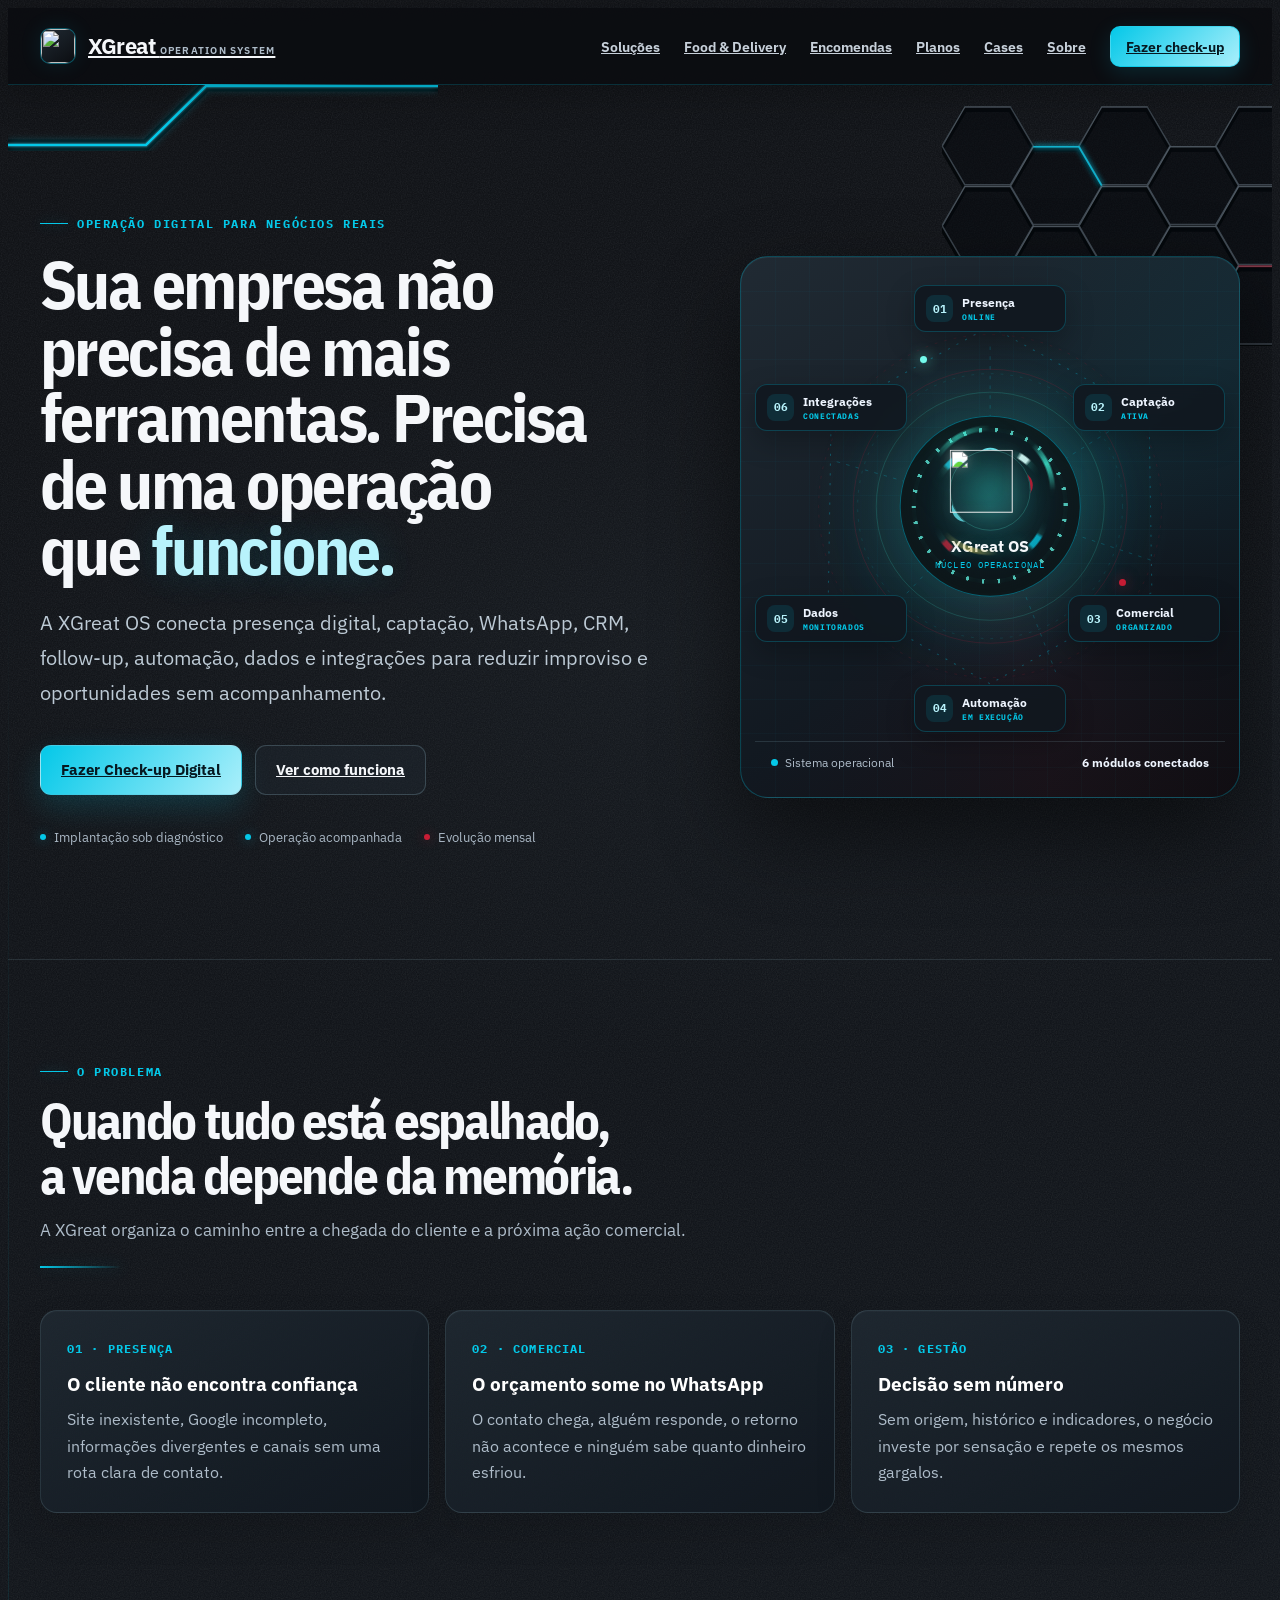
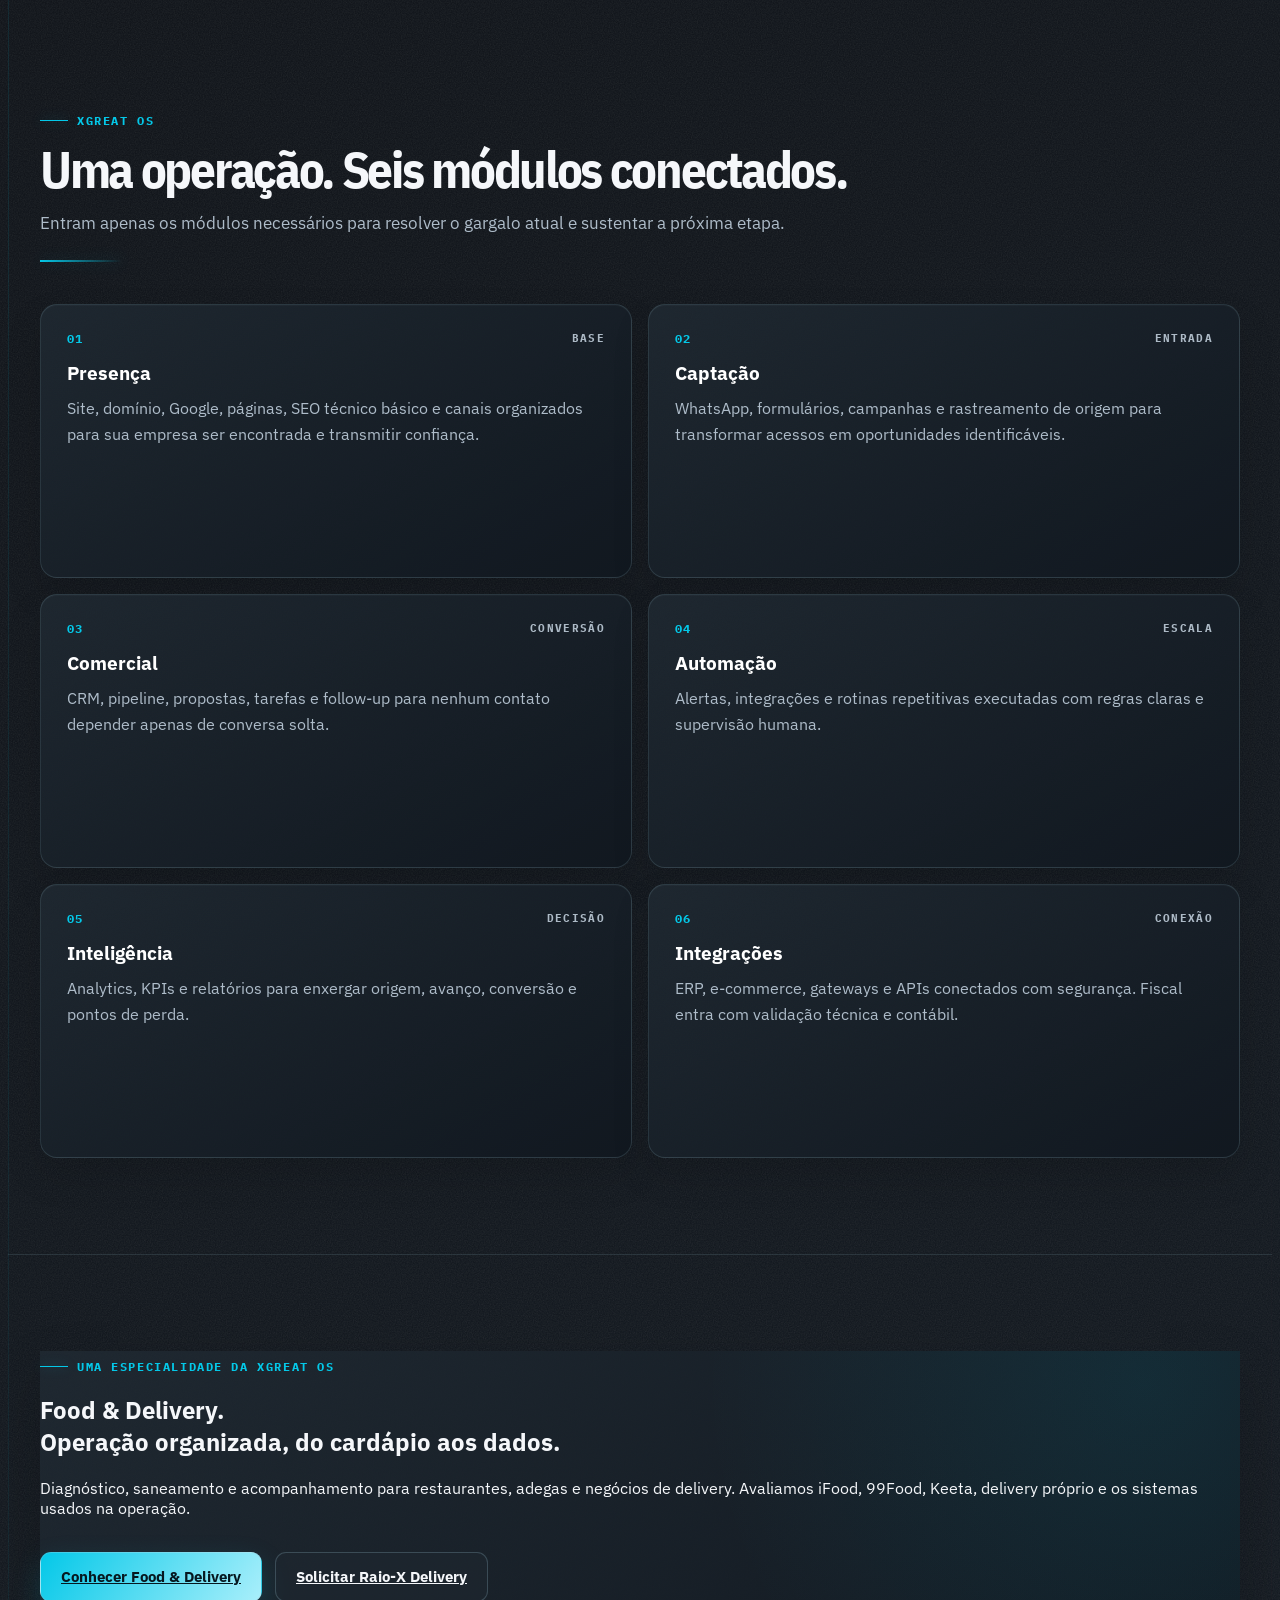
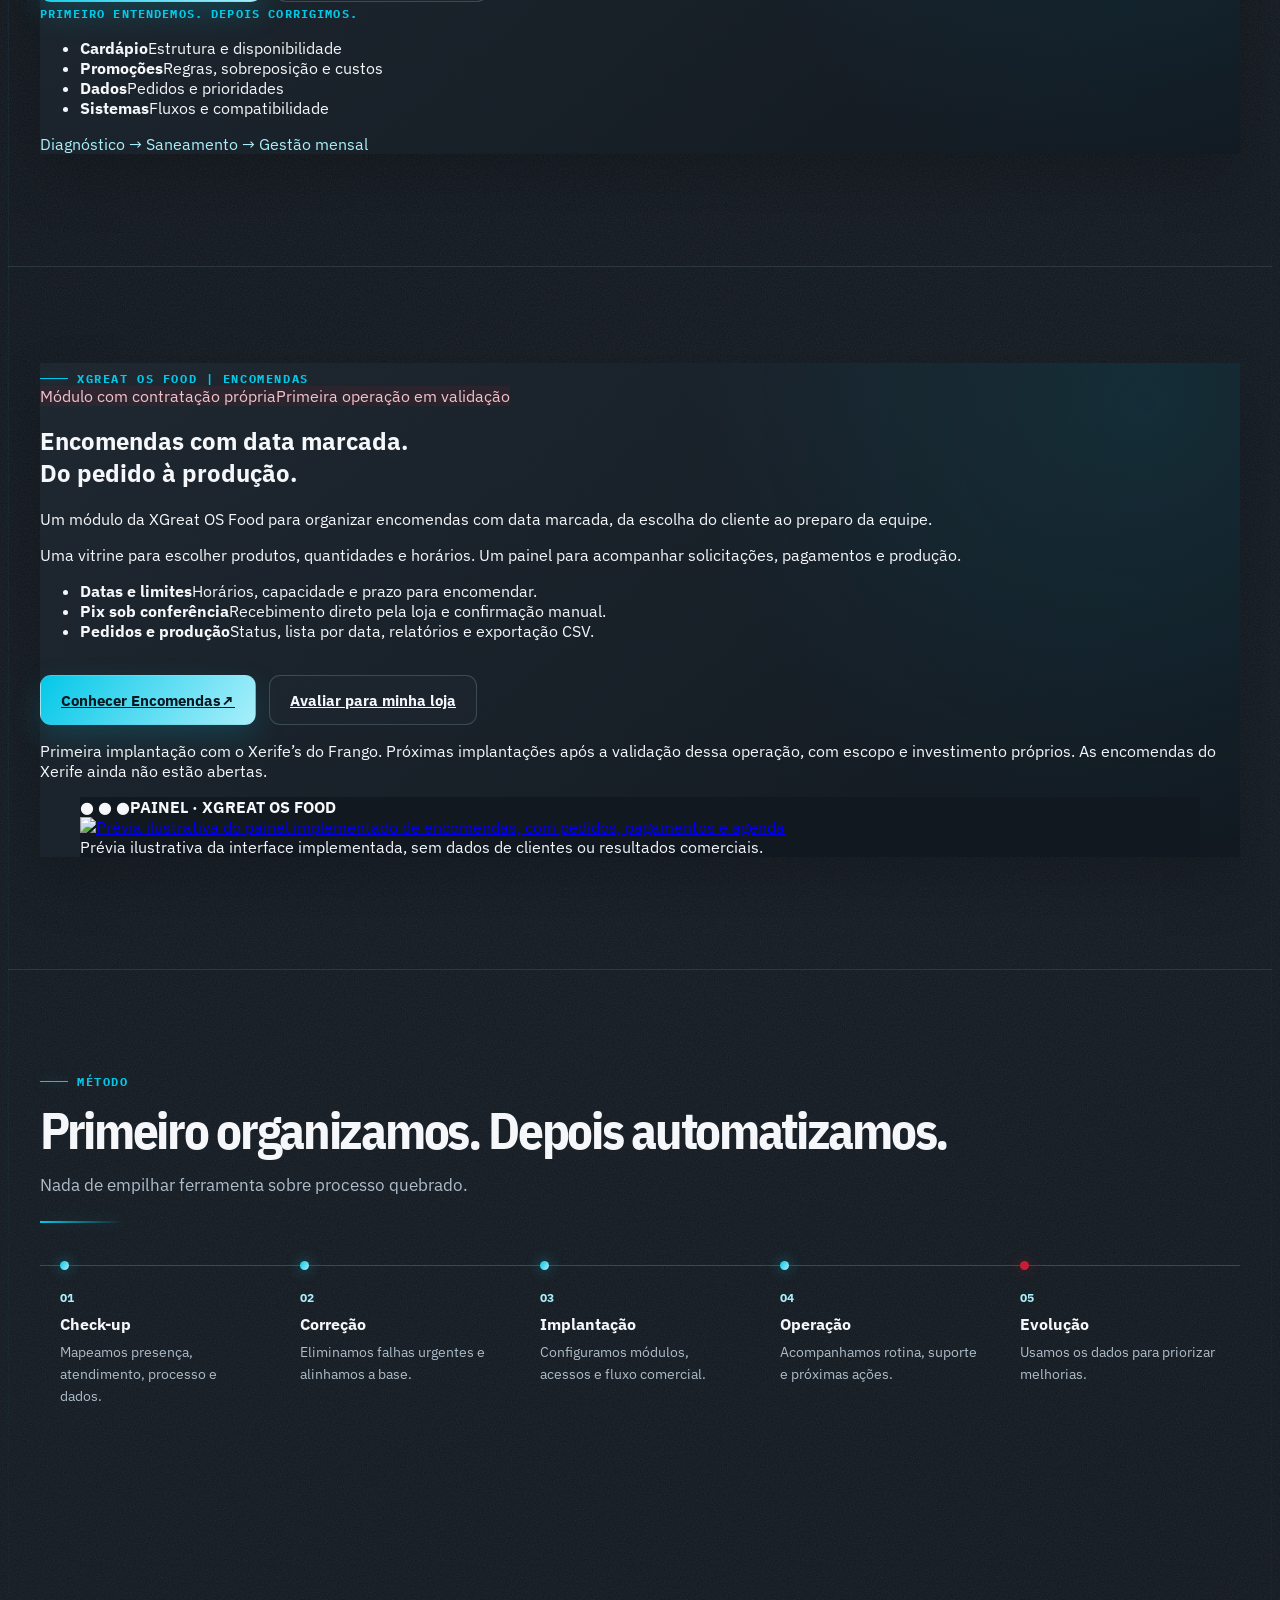
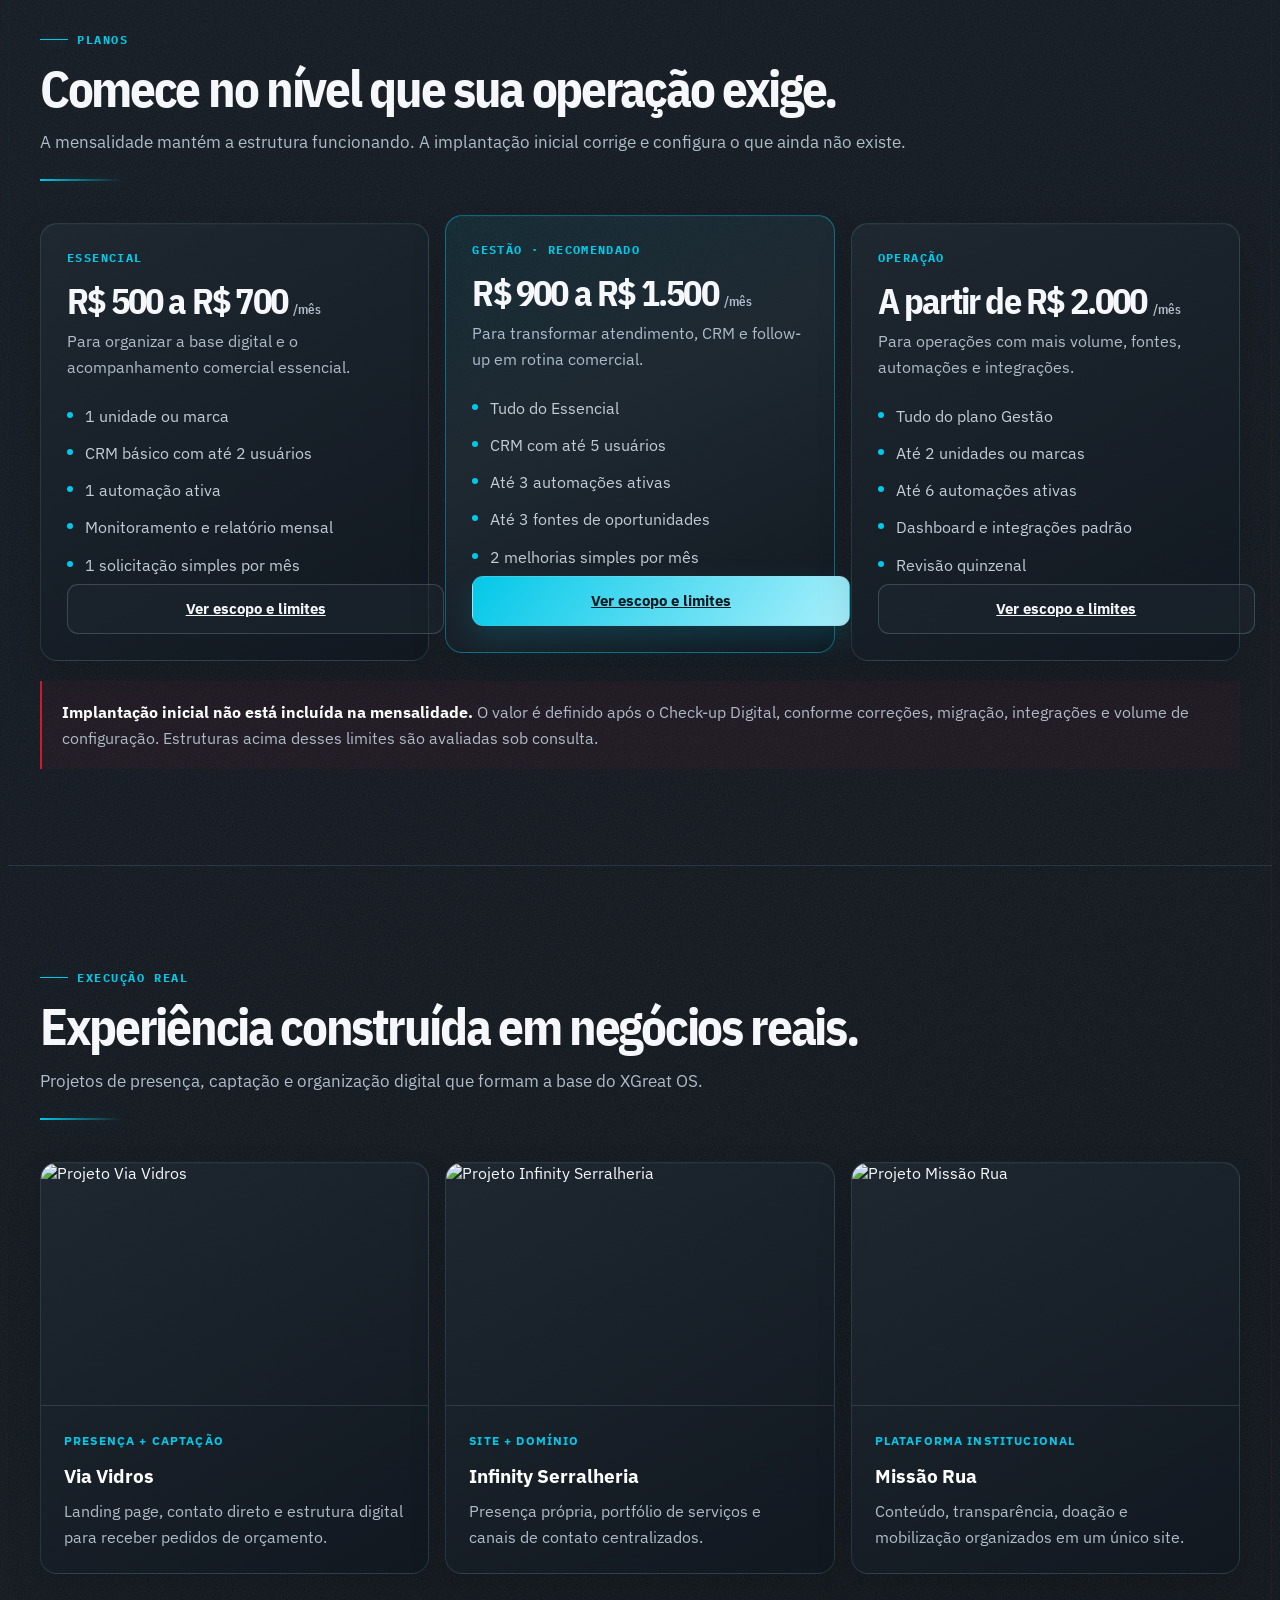
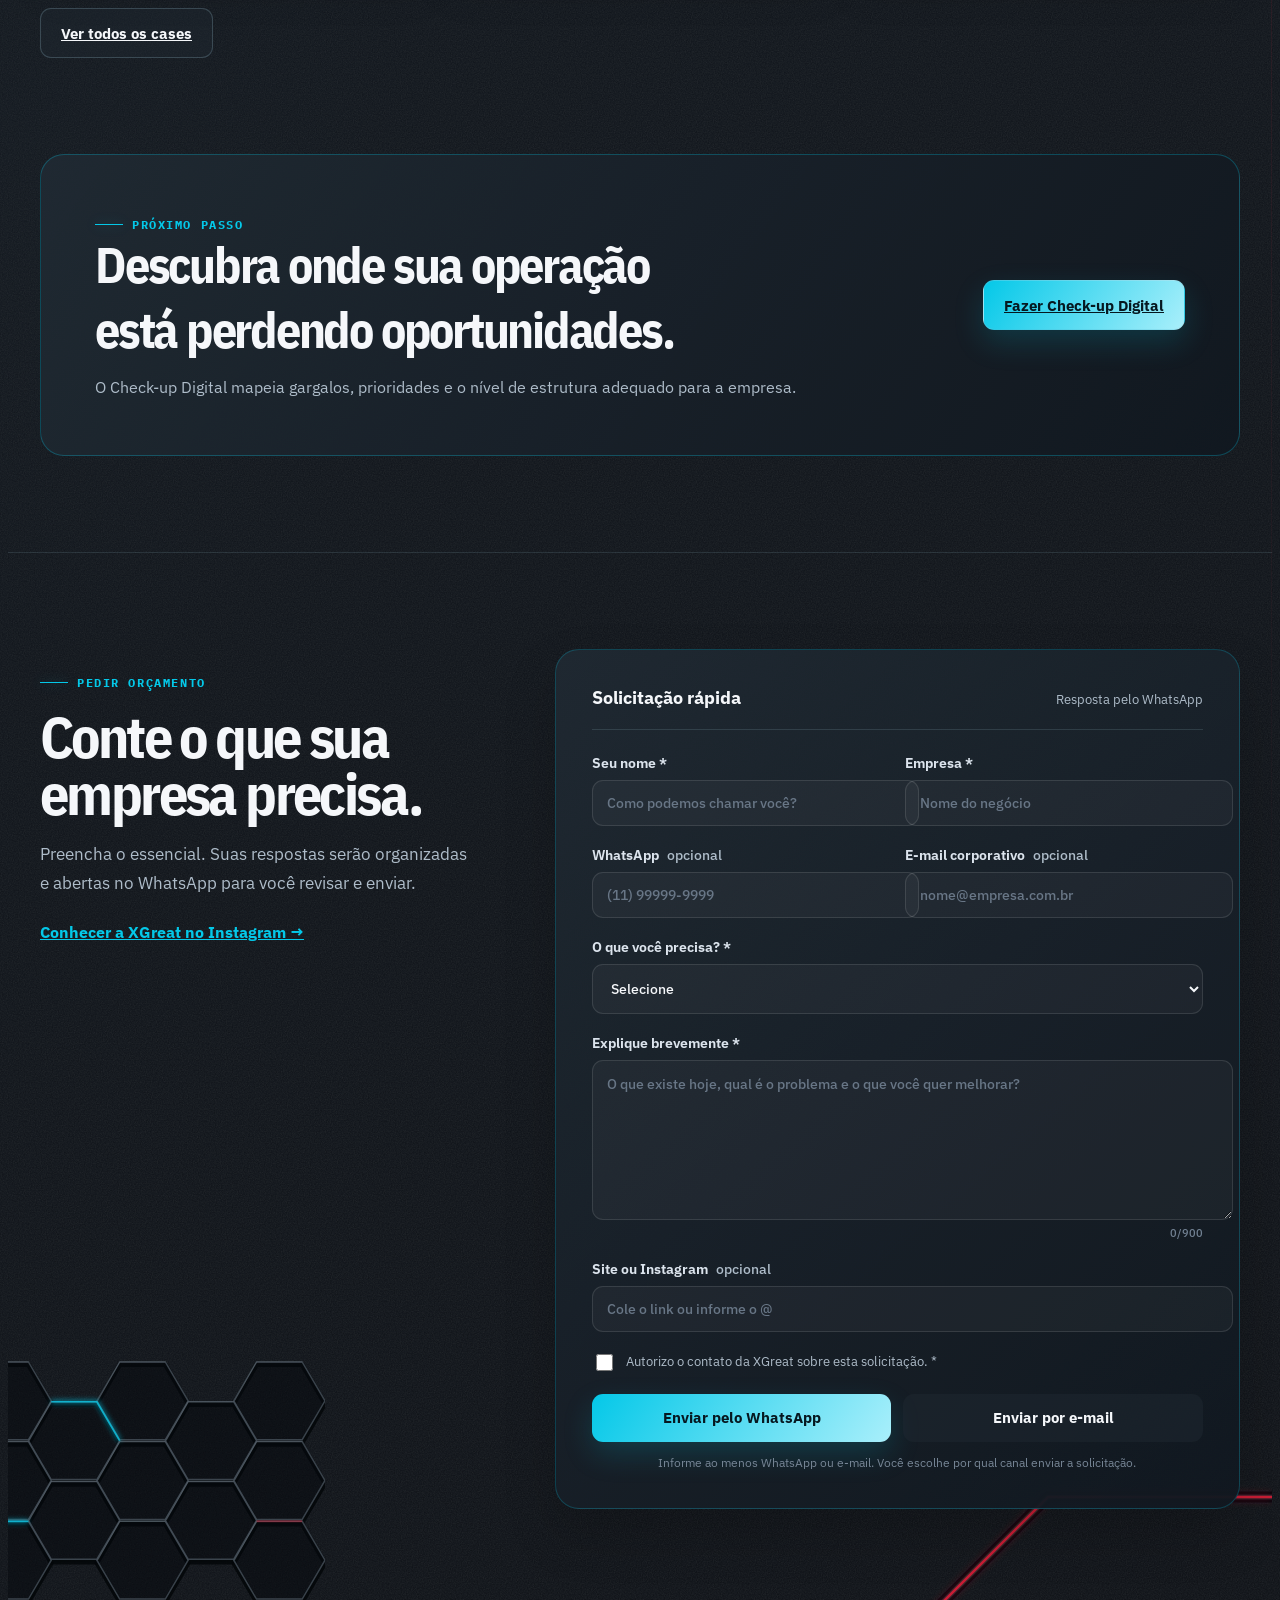
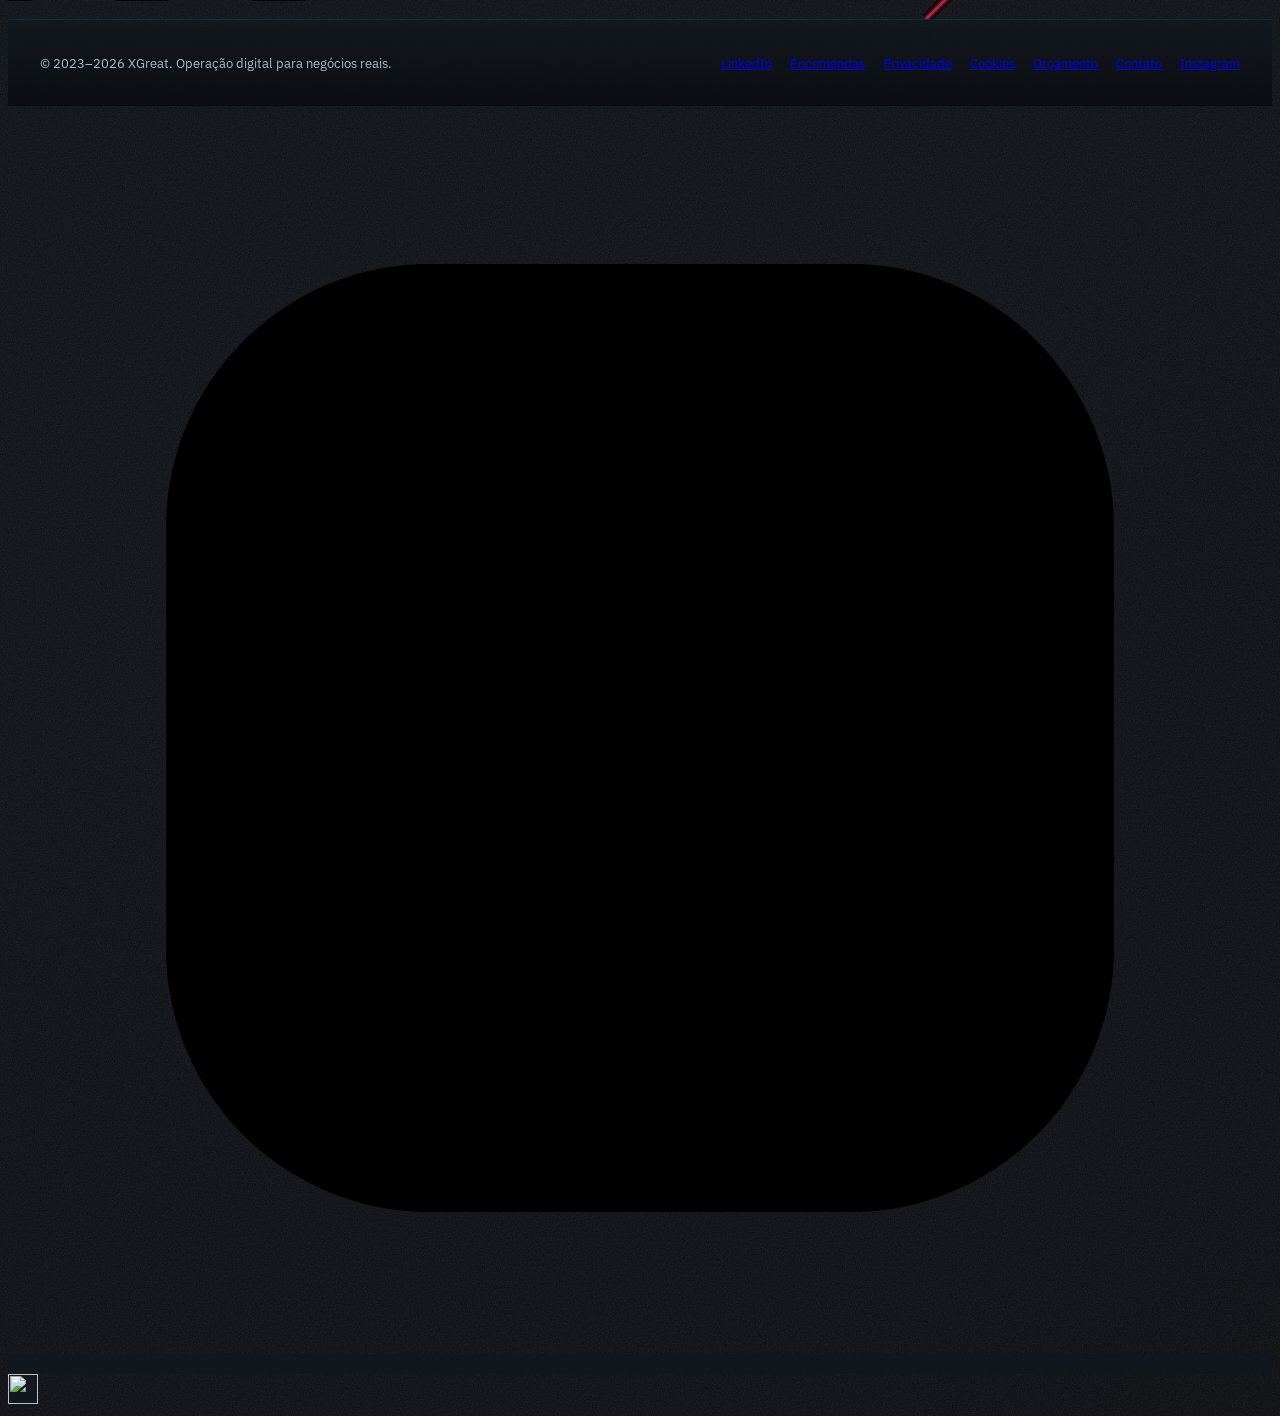
==== commit 1f8ea622: "feat(institucional): expande skin XGreat e refina favos e pulsos" ====
--- a/index.html
+++ b/index.html
@@ -41,8 +41,8 @@
   ]
 }
 </script>
-<link rel="icon" type="image/png" href="/favicon.png?v=4"><link rel="apple-touch-icon" href="/favicon.png?v=4"><link rel="stylesheet" href="assets/css/base.css?v=19"><link rel="stylesheet" href="assets/css/xgreat-os.css?v=11"><link rel="stylesheet" href="assets/css/food.css?v=1"><link rel="stylesheet" href="/assets/css/encomendas-discovery.css?v=1"></head>
-<body class="page-home-new">
+<link rel="icon" type="image/png" href="/favicon.png?v=4"><link rel="apple-touch-icon" href="/favicon.png?v=4"><link rel="stylesheet" href="assets/css/base.css?v=19"><link rel="stylesheet" href="assets/css/xgreat-os.css?v=11"><link rel="stylesheet" href="assets/css/food.css?v=1"><link rel="stylesheet" href="/assets/css/encomendas-discovery.css?v=1"><link rel="stylesheet" href="assets/css/xgreat-theme.css?v=1"></head>
+<body class="page-home-new xg-theme">
 <header class="site-header"><div class="site-header__inner"><a class="xg-logo" href="index.html"><span class="xg-logo__mark" aria-hidden="true"><img src="/favicon.png?v=4" alt="" width="34" height="34"></span><span>XGreat <small>Operation System</small></span></a><nav class="site-nav" aria-label="Navegação principal"><a href="automacao.html">Soluções</a><a href="/food/">Food &amp; Delivery</a><a href="/encomendas/">Encomendas</a><a href="planos.html">Planos</a><a href="projetos.html">Cases</a><a href="sobre.html">Sobre</a><a class="nav-cta" href="checkup-digital.html">Fazer check-up</a></nav></div></header>
 <main>
 <div class="os-shell"><section class="os-hero"><div><span class="os-kicker">Operação digital para negócios reais</span><h1>Sua empresa não precisa de mais ferramentas. Precisa de uma operação que <em>funcione.</em></h1><p class="os-lead">A XGreat OS conecta presença digital, captação, WhatsApp, CRM, follow-up, automação, dados e integrações para reduzir improviso e oportunidades sem acompanhamento.</p><div class="os-actions"><a class="os-btn os-btn--primary" href="checkup-digital.html">Fazer Check-up Digital</a><a class="os-btn" href="#como-funciona">Ver como funciona</a></div><div class="hero-proof"><span>Implantação sob diagnóstico</span><span>Operação acompanhada</span><span>Evolução mensal</span></div></div>
--- a/assets/css/xgreat-theme.css
+++ b/assets/css/xgreat-theme.css
@@ -0,0 +1,114 @@
+/* XGreat institutional material. Scoped to the public institutional pages. */
+body.xg-theme {
+  --xg-material: url("data:image/svg+xml,%3Csvg%20xmlns%3D%22http%3A%2F%2Fwww.w3.org%2F2000%2Fsvg%22%20width%3D%22180%22%20height%3D%22180%22%3E%3Cfilter%20id%3D%22grain%22%3E%3CfeTurbulence%20type%3D%22fractalNoise%22%20baseFrequency%3D%22.82%22%20numOctaves%3D%222%22%20seed%3D%224%22%20stitchTiles%3D%22stitch%22%2F%3E%3CfeColorMatrix%20type%3D%22saturate%22%20values%3D%220%22%2F%3E%3C%2Ffilter%3E%3Cpath%20fill%3D%22%2385909a%22%20opacity%3D%22.105%22%20filter%3D%22url%28%23grain%29%22%20d%3D%22M0%200h180v180H0z%22%2F%3E%3C%2Fsvg%3E");
+  --xg-honeycomb: url("data:image/svg+xml,%3Csvg%20xmlns%3D%22http%3A%2F%2Fwww.w3.org%2F2000%2Fsvg%22%20viewBox%3D%220%200%20384%20254%22%3E%3Cdefs%3E%3Cfilter%20id%3D%22g%22%3E%3CfeGaussianBlur%20stdDeviation%3D%223%22%2F%3E%3C%2Ffilter%3E%3C%2Fdefs%3E%3Cg%20transform%3D%22translate%280%203%29%22%20fill%3D%22%2305080b%22%20fill-opacity%3D%22.4%22%20stroke%3D%22%23030609%22%20stroke-opacity%3D%22.85%22%20stroke-width%3D%225%22%3E%3Cpath%20d%3D%22M24%202h48l24%2041-24%2041h-48l-24-41z%22%2F%3E%3Cpath%20d%3D%22M168%202h48l24%2041-24%2041h-48l-24-41z%22%2F%3E%3Cpath%20d%3D%22M312%202h48l24%2041-24%2041h-48l-24-41z%22%2F%3E%3Cpath%20d%3D%22M24%2086h48l24%2041-24%2041h-48l-24-41z%22%2F%3E%3Cpath%20d%3D%22M168%2086h48l24%2041-24%2041h-48l-24-41z%22%2F%3E%3Cpath%20d%3D%22M312%2086h48l24%2041-24%2041h-48l-24-41z%22%2F%3E%3Cpath%20d%3D%22M24%20170h48l24%2041-24%2041h-48l-24-41z%22%2F%3E%3Cpath%20d%3D%22M168%20170h48l24%2041-24%2041h-48l-24-41z%22%2F%3E%3Cpath%20d%3D%22M312%20170h48l24%2041-24%2041h-48l-24-41z%22%2F%3E%3Cpath%20d%3D%22M96%2044h48l24%2041-24%2041h-48l-24-41z%22%2F%3E%3Cpath%20d%3D%22M240%2044h48l24%2041-24%2041h-48l-24-41z%22%2F%3E%3Cpath%20d%3D%22M96%20128h48l24%2041-24%2041h-48l-24-41z%22%2F%3E%3Cpath%20d%3D%22M240%20128h48l24%2041-24%2041h-48l-24-41z%22%2F%3E%3C%2Fg%3E%3Cg%20fill%3D%22%230b1117%22%20fill-opacity%3D%22.23%22%20stroke%3D%22%2346515a%22%20stroke-opacity%3D%22.8%22%20stroke-width%3D%221.6%22%3E%3Cpath%20d%3D%22M24%202h48l24%2041-24%2041h-48l-24-41z%22%2F%3E%3Cpath%20d%3D%22M168%202h48l24%2041-24%2041h-48l-24-41z%22%2F%3E%3Cpath%20d%3D%22M312%202h48l24%2041-24%2041h-48l-24-41z%22%2F%3E%3Cpath%20d%3D%22M24%2086h48l24%2041-24%2041h-48l-24-41z%22%2F%3E%3Cpath%20d%3D%22M168%2086h48l24%2041-24%2041h-48l-24-41z%22%2F%3E%3Cpath%20d%3D%22M312%2086h48l24%2041-24%2041h-48l-24-41z%22%2F%3E%3Cpath%20d%3D%22M24%20170h48l24%2041-24%2041h-48l-24-41z%22%2F%3E%3Cpath%20d%3D%22M168%20170h48l24%2041-24%2041h-48l-24-41z%22%2F%3E%3Cpath%20d%3D%22M312%20170h48l24%2041-24%2041h-48l-24-41z%22%2F%3E%3Cpath%20d%3D%22M96%2044h48l24%2041-24%2041h-48l-24-41z%22%2F%3E%3Cpath%20d%3D%22M240%2044h48l24%2041-24%2041h-48l-24-41z%22%2F%3E%3Cpath%20d%3D%22M96%20128h48l24%2041-24%2041h-48l-24-41z%22%2F%3E%3Cpath%20d%3D%22M240%20128h48l24%2041-24%2041h-48l-24-41z%22%2F%3E%3C%2Fg%3E%3Cg%20fill%3D%22none%22%20stroke%3D%22%238a949c%22%20stroke-opacity%3D%22.25%22%20stroke-width%3D%221%22%3E%3Cpath%20d%3D%22M1%2043l23-41h48%22%2F%3E%3Cpath%20d%3D%22M145%2043l23-41h48%22%2F%3E%3Cpath%20d%3D%22M289%2043l23-41h48%22%2F%3E%3Cpath%20d%3D%22M1%20127l23-41h48%22%2F%3E%3Cpath%20d%3D%22M145%20127l23-41h48%22%2F%3E%3Cpath%20d%3D%22M289%20127l23-41h48%22%2F%3E%3Cpath%20d%3D%22M1%20211l23-41h48%22%2F%3E%3Cpath%20d%3D%22M145%20211l23-41h48%22%2F%3E%3Cpath%20d%3D%22M289%20211l23-41h48%22%2F%3E%3Cpath%20d%3D%22M73%2085l23-41h48%22%2F%3E%3Cpath%20d%3D%22M217%2085l23-41h48%22%2F%3E%3Cpath%20d%3D%22M73%20169l23-41h48%22%2F%3E%3Cpath%20d%3D%22M217%20169l23-41h48%22%2F%3E%3C%2Fg%3E%3Cpath%20d%3D%22M96%2044h48l24%2041%20M24%20170h48%22%20fill%3D%22none%22%20stroke%3D%22%2304c8e8%22%20stroke-opacity%3D%22.58%22%20stroke-width%3D%224%22%20filter%3D%22url%28%23g%29%22%2F%3E%3Cpath%20d%3D%22M96%2044h48l24%2041%20M24%20170h48%22%20fill%3D%22none%22%20stroke%3D%22%2304c8e8%22%20stroke-opacity%3D%22.72%22%20stroke-width%3D%221.8%22%2F%3E%3Cpath%20d%3D%22M312%20170h48%22%20fill%3D%22none%22%20stroke%3D%22%23c91d35%22%20stroke-opacity%3D%22.45%22%20stroke-width%3D%222%22%2F%3E%3C%2Fsvg%3E");
+  --xg-cyan-trace: url("data:image/svg+xml,%3Csvg%20xmlns%3D%22http%3A%2F%2Fwww.w3.org%2F2000%2Fsvg%22%20viewBox%3D%220%200%20430%20130%22%3E%3Cpath%20d%3D%22M0%2060h138L198%201h232%22%20fill%3D%22none%22%20stroke%3D%22%2303080b%22%20stroke-width%3D%2211%22%2F%3E%3Cpath%20d%3D%22M0%2060h138L198%201h232%22%20fill%3D%22none%22%20stroke%3D%22%2352616a%22%20stroke-opacity%3D%22.36%22%20stroke-width%3D%225%22%2F%3E%3Cpath%20d%3D%22M0%2060h138L198%201h232%22%20fill%3D%22none%22%20stroke%3D%22%2304c8e8%22%20stroke-opacity%3D%22.4%22%20stroke-width%3D%226%22%20filter%3D%22url%28%23g%29%22%2F%3E%3Cpath%20d%3D%22M0%2060h138L198%201h232%22%20fill%3D%22none%22%20stroke%3D%22%2304c8e8%22%20stroke-width%3D%222.5%22%2F%3E%3Cdefs%3E%3Cfilter%20id%3D%22g%22%3E%3CfeGaussianBlur%20stdDeviation%3D%224%22%2F%3E%3C%2Ffilter%3E%3C%2Fdefs%3E%3C%2Fsvg%3E");
+  --xg-red-trace: url("data:image/svg+xml,%3Csvg%20xmlns%3D%22http%3A%2F%2Fwww.w3.org%2F2000%2Fsvg%22%20viewBox%3D%220%200%20440%20140%22%3E%3Cpath%20d%3D%22M94%20140L216%2018h224%22%20fill%3D%22none%22%20stroke%3D%22%2303080b%22%20stroke-width%3D%2211%22%2F%3E%3Cpath%20d%3D%22M94%20140L216%2018h224%22%20fill%3D%22none%22%20stroke%3D%22%2352616a%22%20stroke-opacity%3D%22.34%22%20stroke-width%3D%225%22%2F%3E%3Cpath%20d%3D%22M94%20140L216%2018h224%22%20fill%3D%22none%22%20stroke%3D%22%23c91d35%22%20stroke-opacity%3D%22.34%22%20stroke-width%3D%226%22%20filter%3D%22url%28%23g%29%22%2F%3E%3Cpath%20d%3D%22M94%20140L216%2018h224%22%20fill%3D%22none%22%20stroke%3D%22%23c91d35%22%20stroke-width%3D%222.5%22%2F%3E%3Cdefs%3E%3Cfilter%20id%3D%22g%22%3E%3CfeGaussianBlur%20stdDeviation%3D%224%22%2F%3E%3C%2Ffilter%3E%3C%2Fdefs%3E%3C%2Fsvg%3E");
+}
+
+body.xg-theme {
+  --xg-bg: #0b0d11;
+  --xg-charcoal: #111820;
+  --xg-surface: #202a33;
+  --xg-cyan: #04c8e8;
+  --xg-red: #c91d35;
+  --xg-text: #f5f7fa;
+  --xg-muted: #aebcc9;
+  --xg-line: rgba(156,196,212,.16);
+  --xg-card: linear-gradient(150deg, rgba(32,42,51,.84), rgba(17,24,32,.96));
+  --xg-gold: var(--xg-cyan);
+  --xg-gold-soft: #a9effb;
+  --xg-green: var(--xg-cyan);
+  color: var(--xg-text);
+  background:
+    radial-gradient(ellipse 68rem 33rem at 54% 7%, rgba(60,73,82,.12), transparent 75%),
+    radial-gradient(ellipse 30rem 39rem at 4% 70%, rgba(32,42,51,.15), transparent 78%),
+    var(--xg-material) 0 0 / 180px 180px repeat,
+    linear-gradient(155deg, #0b0d11, #111820 45%, #0b0d11 100%) !important;
+  background-color: #0b0d11 !important;
+}
+body.xg-theme main {
+  position: relative;
+  isolation: isolate;
+  overflow: clip;
+  background:
+    var(--xg-honeycomb) calc(100% + 35px) 20px / 365px auto no-repeat,
+    var(--xg-honeycomb) -48px calc(100% - 18px) / 365px auto no-repeat,
+    linear-gradient(180deg, transparent 5%, rgba(4,200,232,.10) 20%, transparent 72%) left top / 1px 100% no-repeat,
+    linear-gradient(180deg, transparent 28%, rgba(201,29,53,.10) 80%, transparent 95%) right top / 1px 100% no-repeat;
+}
+body.xg-theme main::before,
+body.xg-theme main::after {
+  content: "";
+  position: absolute;
+  z-index: -1;
+  width: min(430px, 38vw);
+  aspect-ratio: 430 / 130;
+  pointer-events: none;
+  background: var(--xg-cyan-trace) center / contain no-repeat;
+  animation: xg-trace-breathe 7s ease-in-out infinite;
+}
+body.xg-theme main::before { top: 0; left: 0; }
+body.xg-theme main::after {
+  width: min(440px, 38vw);
+  aspect-ratio: 440 / 140;
+  right: 0; bottom: 0;
+  background-image: var(--xg-red-trace);
+  animation-delay: -3.5s;
+}
+@keyframes xg-trace-breathe {
+  0%, 100% { opacity: .64; filter: brightness(.85); }
+  50% { opacity: 1; filter: brightness(1.25); }
+}
+@media (prefers-reduced-motion: reduce) {
+  body.xg-theme main::before, body.xg-theme main::after { animation: none; opacity: 1; filter: none; }
+}
+@media (max-width: 680px) {
+  body.xg-theme main {
+    background-size: 180px auto, 180px auto, 1px 100%, 1px 100%;
+    background-position: calc(100% + 85px) 4px, -80px bottom, left top, right top;
+  }
+  body.xg-theme main::before { width: 200px; }
+  body.xg-theme main::after { width: 190px; }
+}
+
+/* Component paint only: the existing structure and interactions are untouched. */
+body.xg-theme :is(a,button,input,select,textarea):focus-visible { outline: 2px solid var(--xg-cyan); outline-offset: 3px; }
+body.xg-theme .site-header { border-bottom-color: rgba(4,200,232,.19); background: rgba(11,13,17,.91); box-shadow: 0 10px 35px rgba(0,0,0,.23); }
+body.xg-theme .xg-logo__mark { border-color: rgba(4,200,232,.38); background: linear-gradient(145deg, #202a33, #0b0d11); }
+body.xg-theme .site-nav a:hover { color: var(--xg-cyan); }
+body.xg-theme .site-nav .nav-cta { border-color: rgba(4,200,232,.54); color: #061820; background: linear-gradient(135deg,#04c8e8,#a9effb); box-shadow: 0 6px 22px rgba(4,200,232,.14); }
+body.xg-theme .site-nav .nav-cta:hover { color: #061820; }
+body.xg-theme .os-kicker { color: var(--xg-cyan); }
+body.xg-theme .os-hero h1 em { color: #b8f3fc; }
+body.xg-theme .os-btn { border-color: rgba(156,196,212,.24); color: var(--xg-text); background: rgba(32,42,51,.44); }
+body.xg-theme .os-btn:hover { border-color: rgba(4,200,232,.55); background: rgba(4,200,232,.09); }
+body.xg-theme .os-btn--primary { color: #061820; background: linear-gradient(125deg,#04c8e8,#a9effb); box-shadow: 0 12px 30px rgba(4,200,232,.17); }
+body.xg-theme .os-btn--primary:hover { color: #061820; }
+body.xg-theme .os-card { border-color: var(--xg-line); background: var(--xg-card); box-shadow: inset 0 1px rgba(255,255,255,.025), 0 18px 38px rgba(0,0,0,.12); }
+body.xg-theme .plan-card--featured { border-color: rgba(4,200,232,.43); background: linear-gradient(155deg,rgba(4,200,232,.085),rgba(32,42,51,.92) 43%,rgba(17,24,32,.98)); }
+body.xg-theme .final-cta { border-color: rgba(4,200,232,.28); background: linear-gradient(125deg,rgba(32,42,51,.92),rgba(17,24,32,.96)); }
+body.xg-theme .quote-panel { border-color: rgba(4,200,232,.23); background: linear-gradient(140deg,rgba(32,42,51,.9),rgba(17,24,32,.97)); }
+body.xg-theme .os-footer { border-top-color: rgba(4,200,232,.19); background: linear-gradient(180deg,rgba(17,24,32,.7),#0b0d11); color: #adbac6; }
+body.xg-theme .os-footer a:hover { color: var(--xg-cyan); }
+body.xg-theme .social-dock__link { border-color: rgba(4,200,232,.28); background: rgba(17,24,32,.93); }
+
+/* Older institutional templates still carry hard-coded gold and blue paint. */
+body.xg-theme { --accent: #04c8e8; --panel: #202a33; }
+body.xg-theme .top-header { background: transparent !important; }
+body.xg-theme .brand-link { background-image: linear-gradient(115deg,#92dfe9,#f5f7fa 48%,#04c8e8) !important; filter: drop-shadow(0 0 15px rgba(4,200,232,.12)) !important; }
+body.xg-theme .brand-link::after { background: linear-gradient(90deg,transparent,#04c8e8,transparent) !important; }
+body.xg-theme .navbar { background: rgba(11,13,17,.88) !important; border-color: rgba(4,200,232,.17) !important; }
+body.xg-theme .navbar a:hover,
+body.xg-theme .navbar a.active { color: var(--xg-cyan) !important; }
+body.xg-theme :is(.eyebrow,.case-status,.institutional-contact__label) { color: #a9effb !important; border-color: rgba(4,200,232,.27) !important; background: rgba(4,200,232,.07) !important; }
+body.xg-theme :is(.btn-primary,.btn-whatsapp,.case-thumb-badge,.xgr-cookie-btn.primary) { color: #061820 !important; background: linear-gradient(125deg,#04c8e8,#a9effb) !important; }
+body.xg-theme :is(.btn-secondary,.case-link,.case-mini-link):hover { color: #a9effb !important; border-color: rgba(4,200,232,.45) !important; }
+body.xg-theme .hero-box { border-color: rgba(4,200,232,.16) !important; background: linear-gradient(135deg,rgba(32,42,51,.82),rgba(17,24,32,.88)) !important; }
+body.xg-theme .card { border-color: rgba(156,196,212,.16) !important; background: rgba(32,42,51,.77) !important; }
+body.xg-theme .xgr-site-footer { border-top-color: rgba(4,200,232,.19) !important; }
+body.xg-theme > .hero { background: transparent; border-bottom-color: var(--xg-line); }
+body.xg-theme .crm-board__tag,
+body.xg-theme .process-step::before { color: #061820; background: linear-gradient(125deg,#04c8e8,#a9effb); }
+body.xg-theme .crm-stage h3 { color: #a9effb; }
+body.xg-theme .crm-warning { border-left-color: var(--xg-red); }
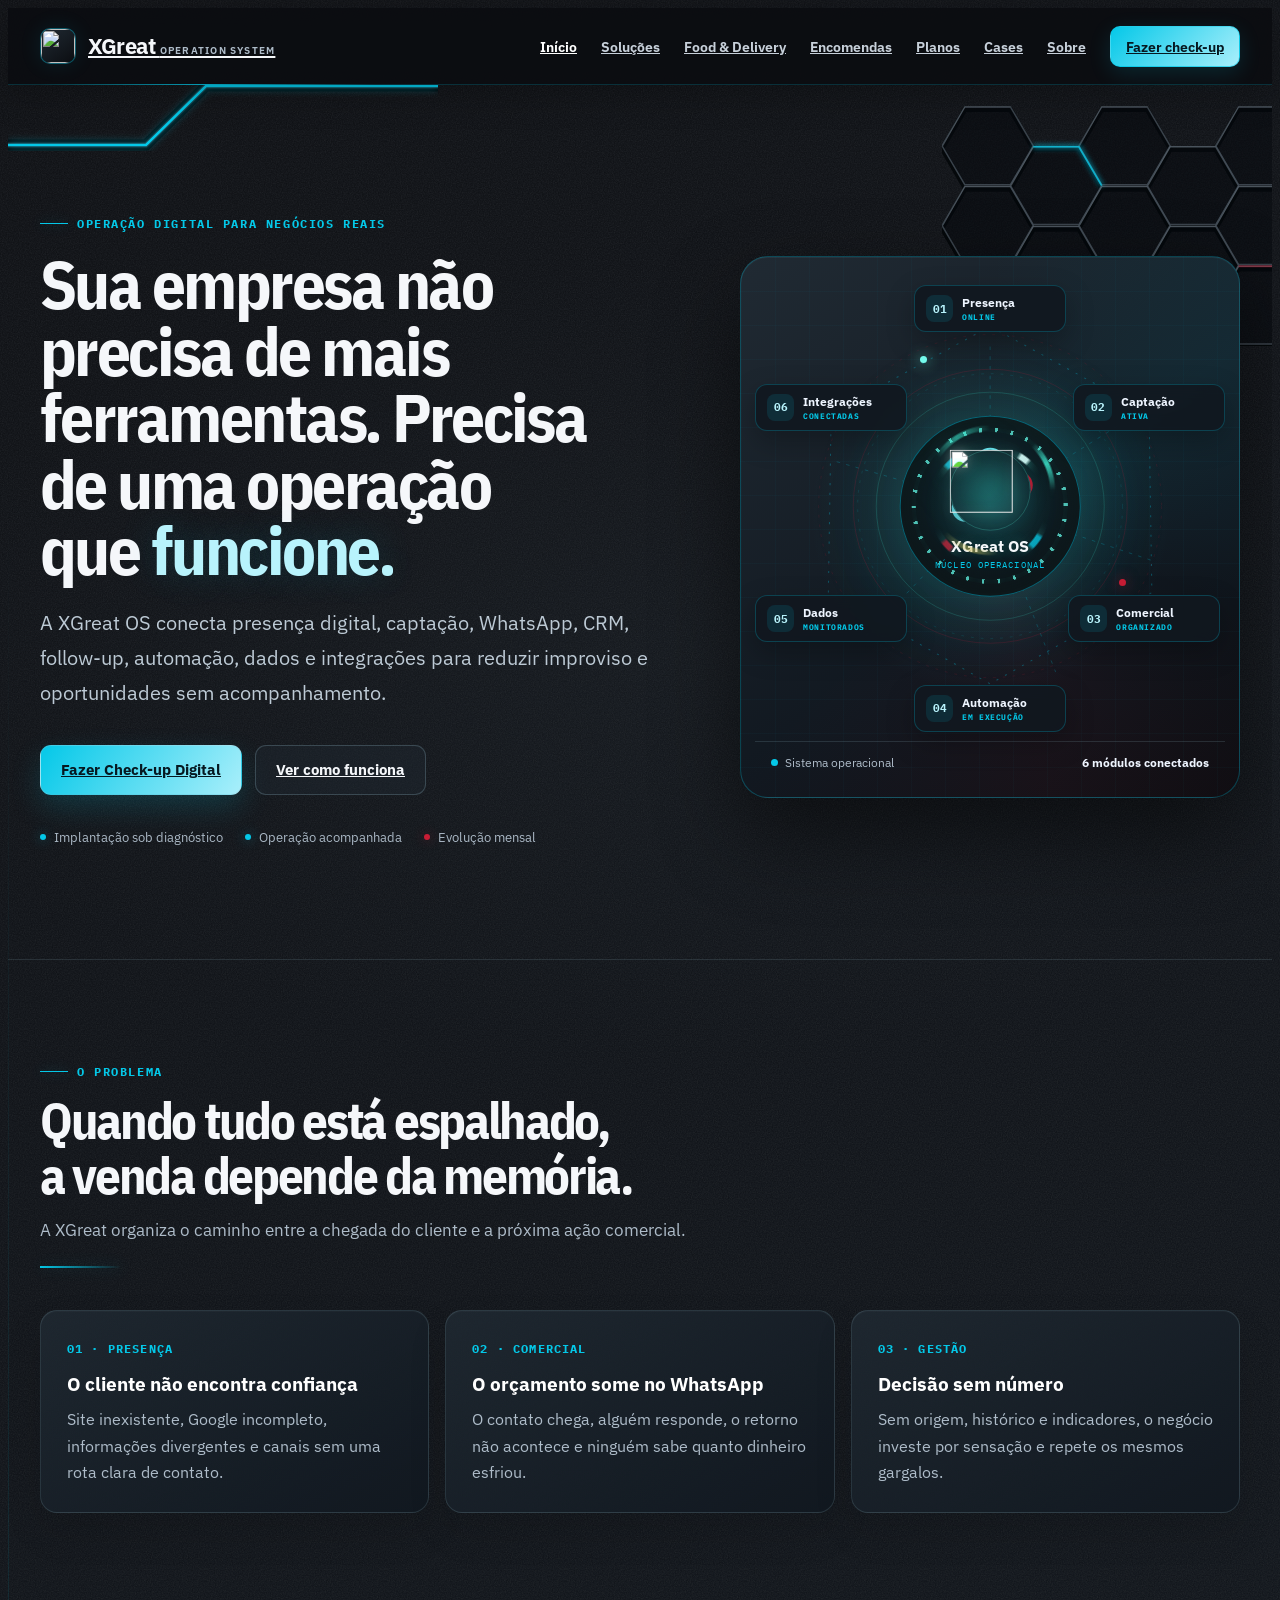
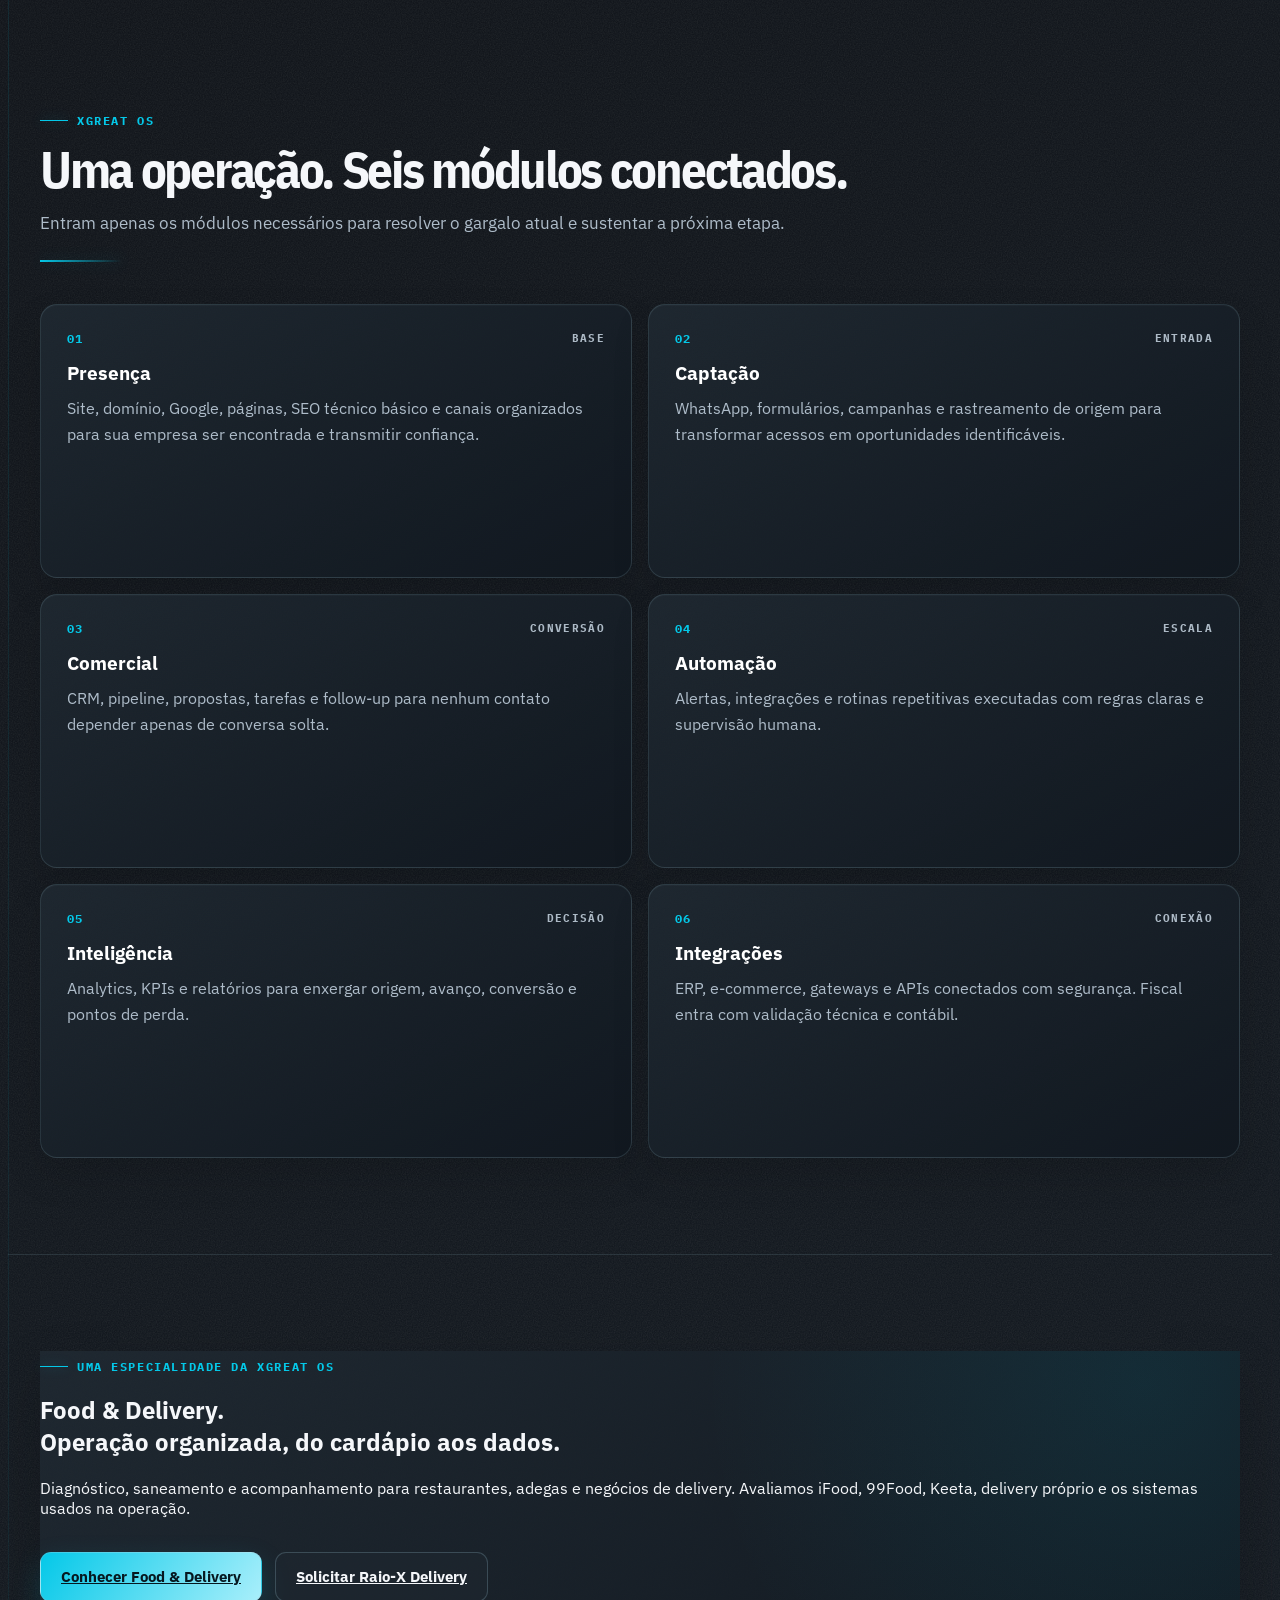
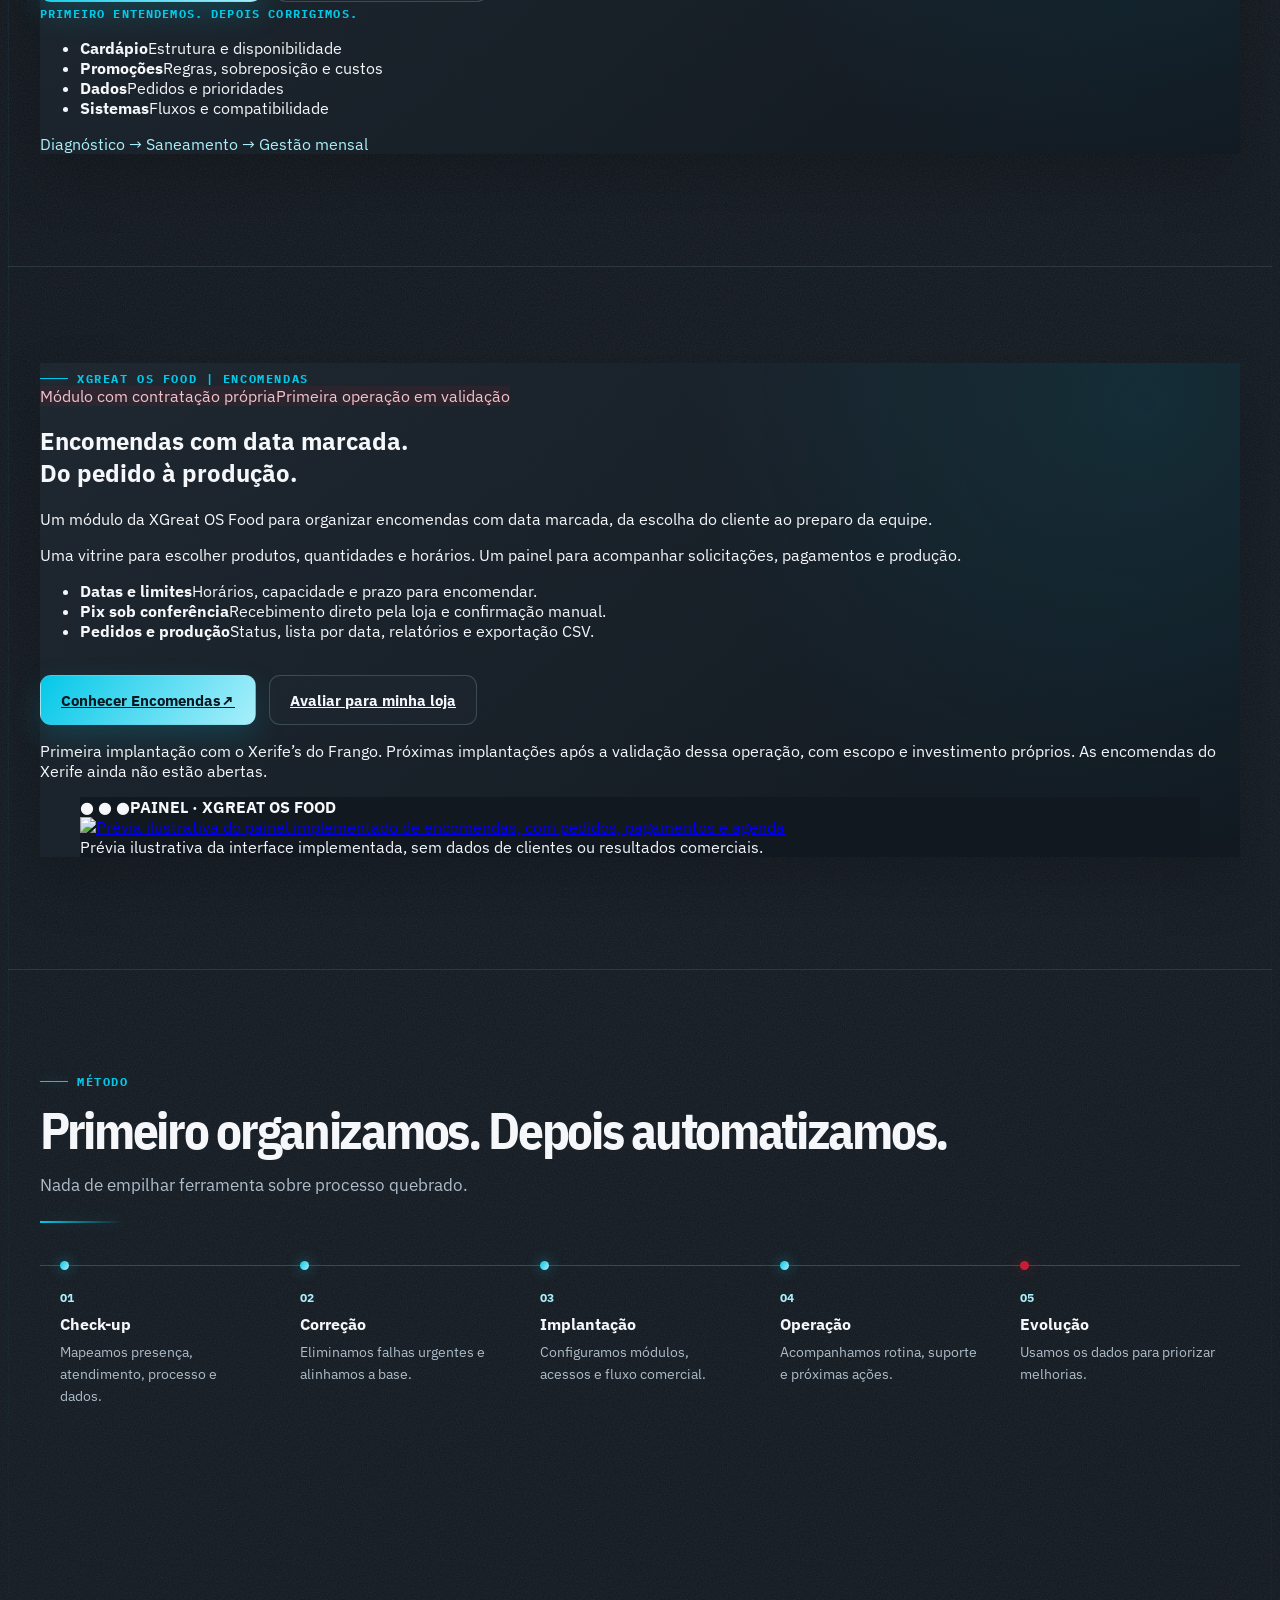
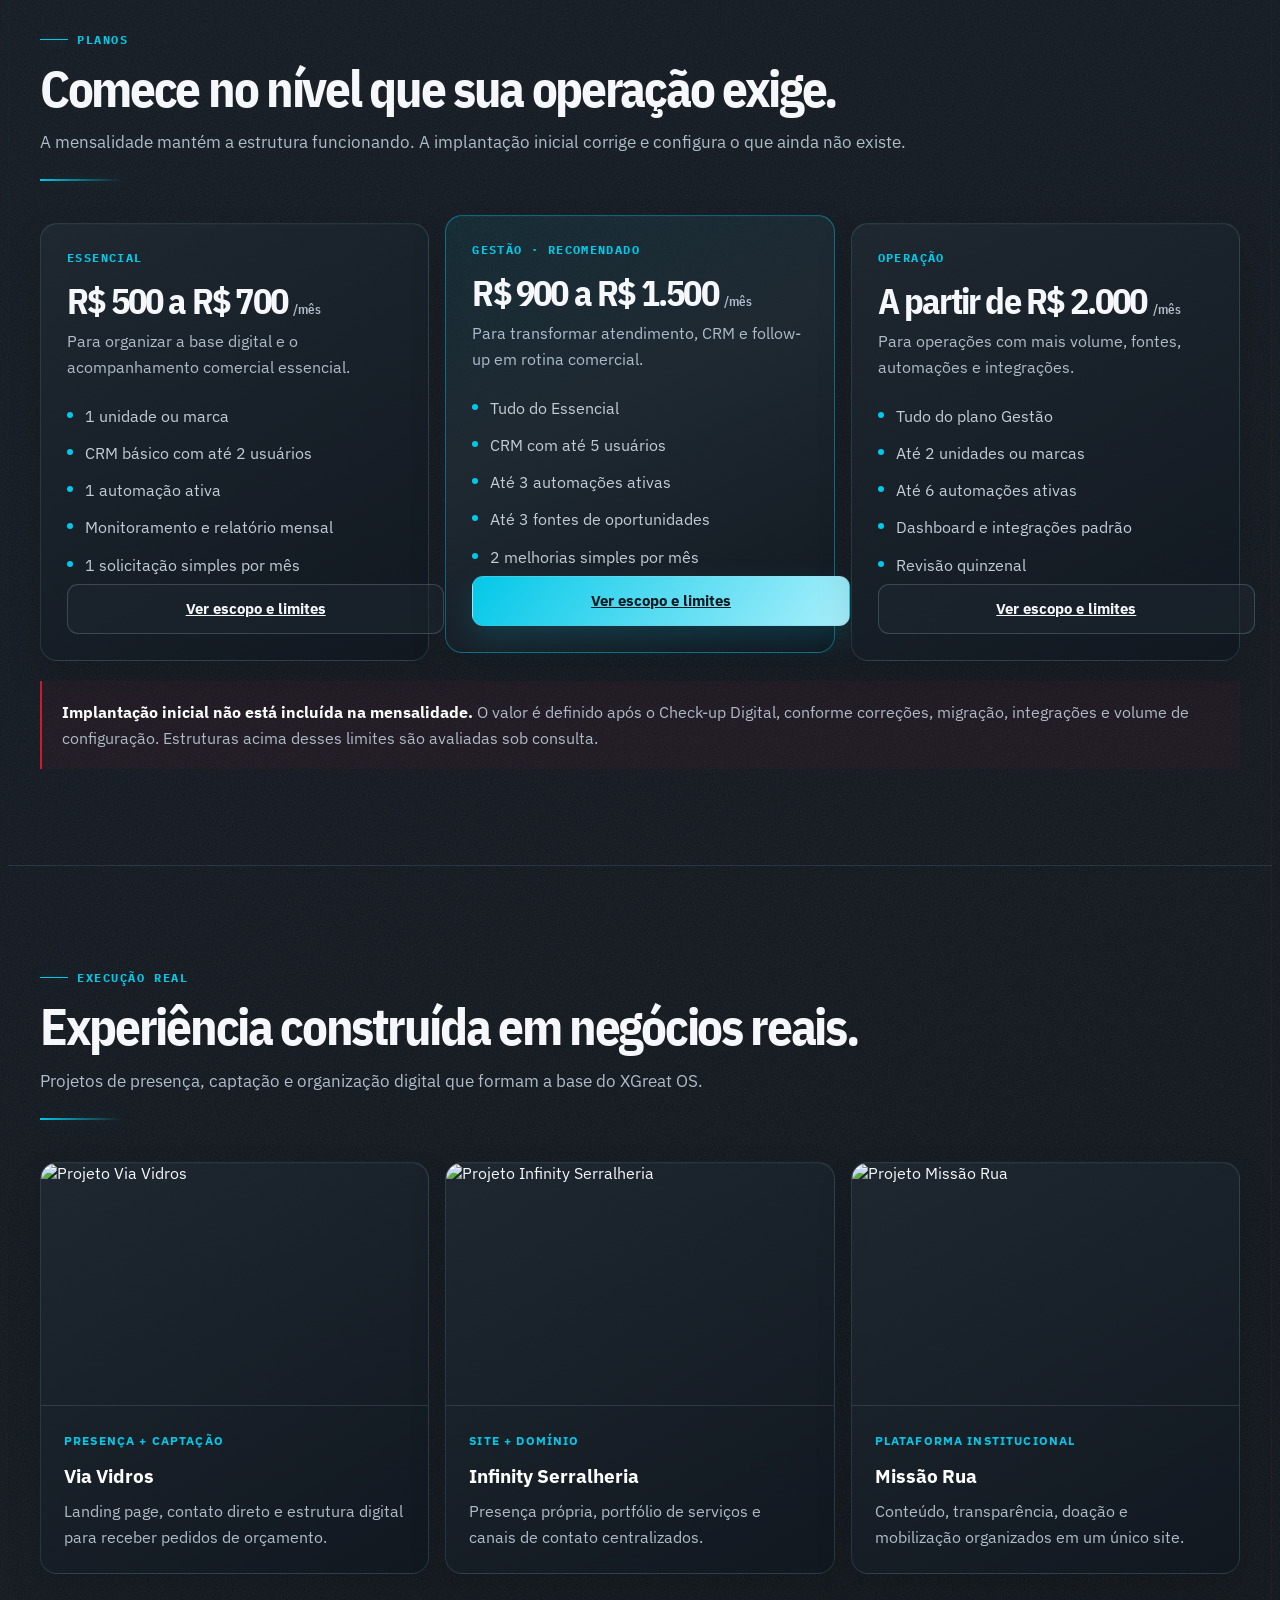
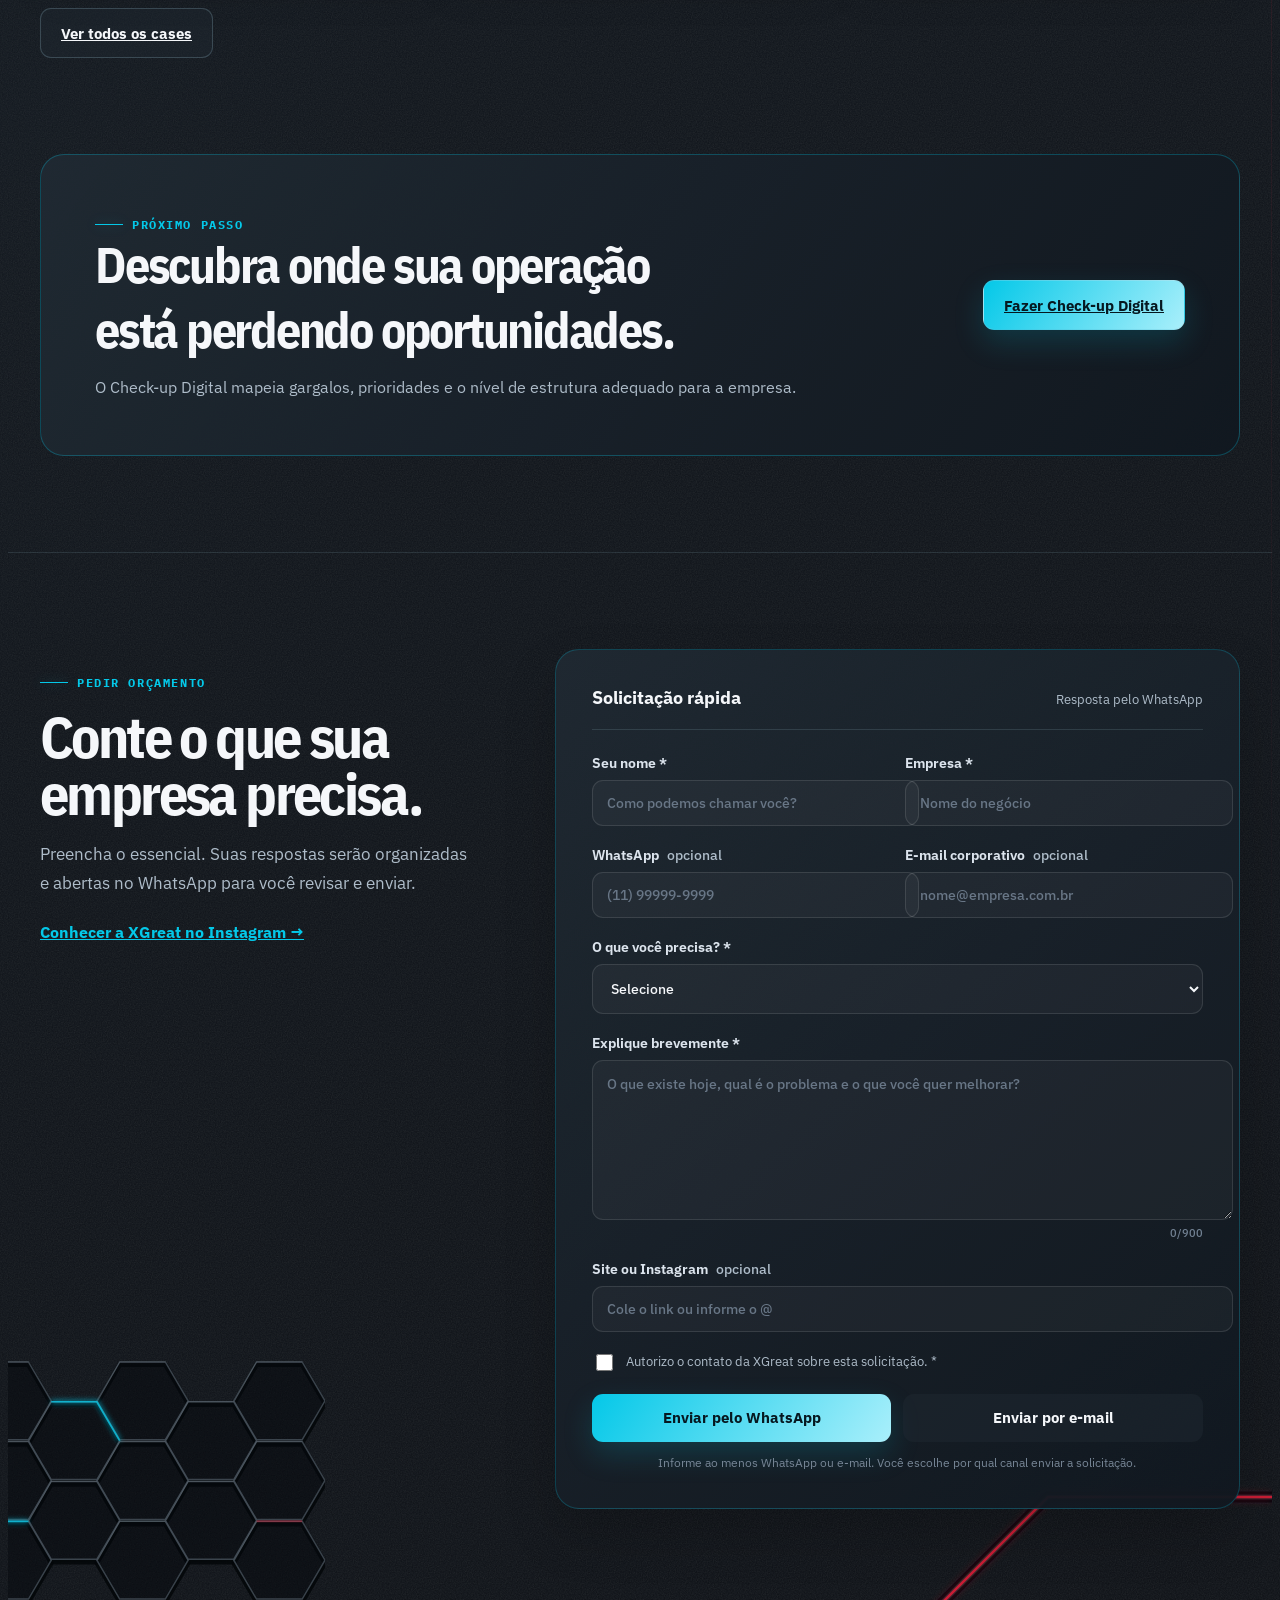
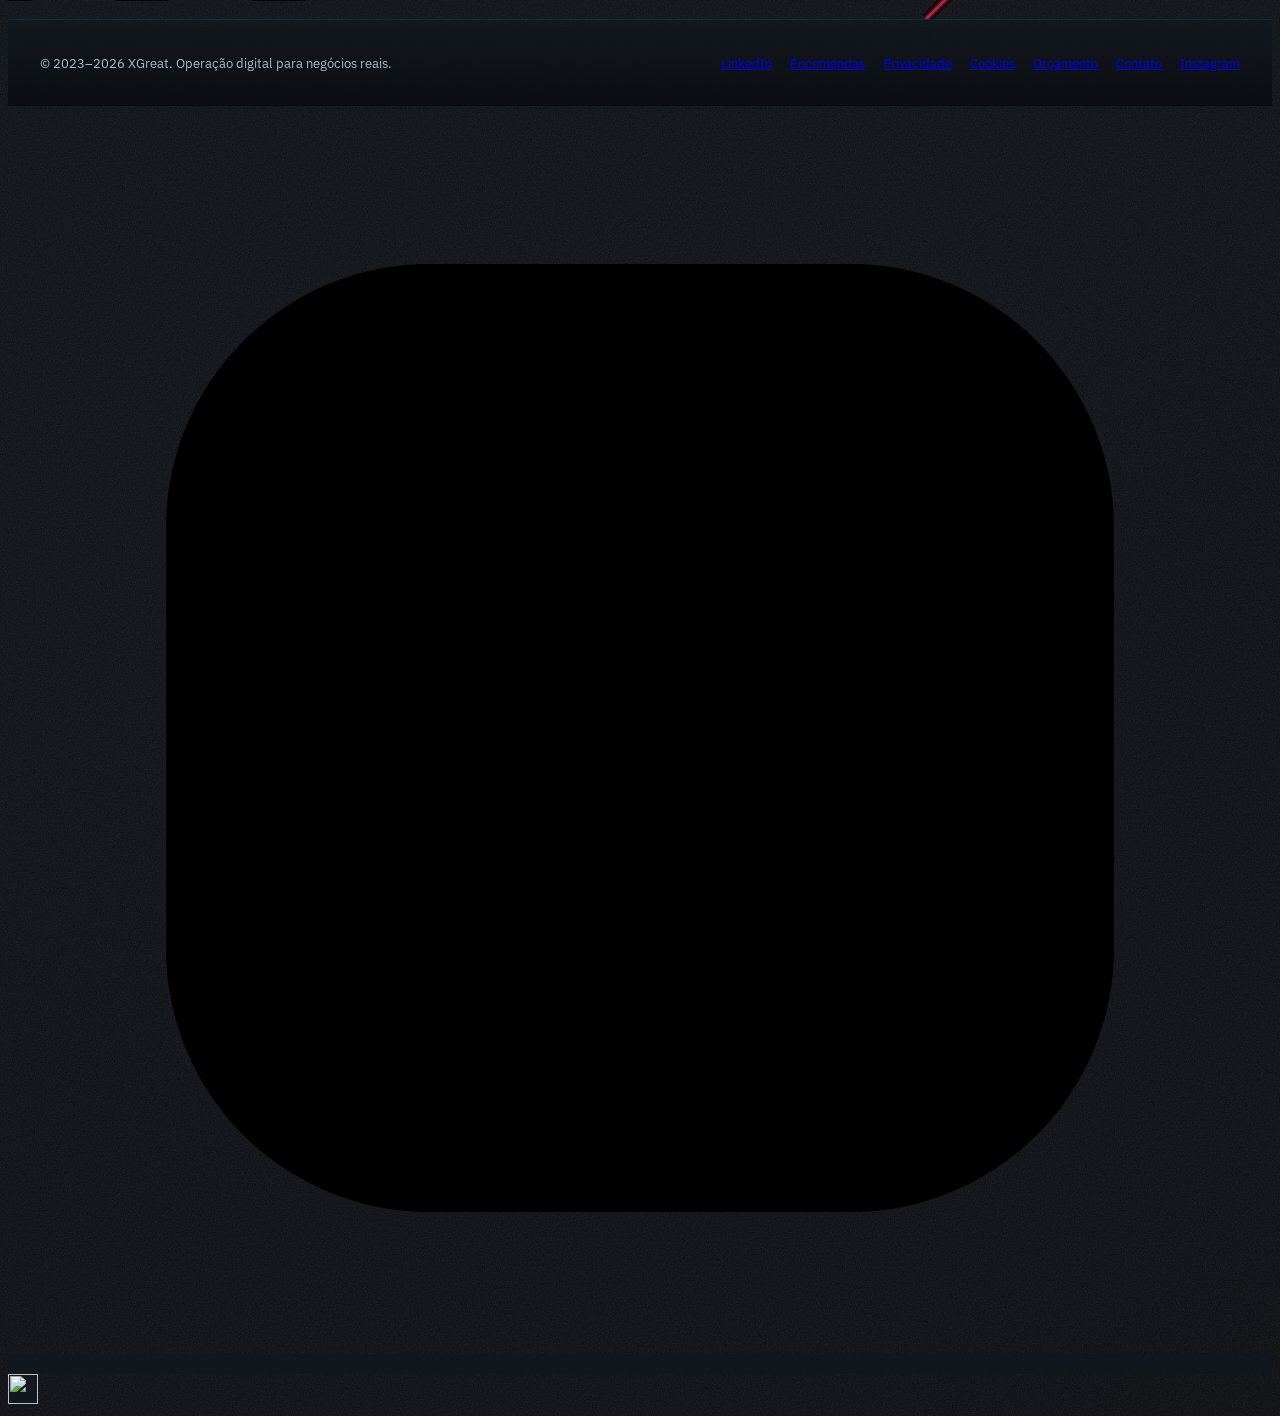
==== commit 8079daa5: "fix(institucional): ajusta escala de Encomendas e adiciona Início ao menu" ====
--- a/index.html
+++ b/index.html
@@ -43,7 +43,7 @@
 </script>
 <link rel="icon" type="image/png" href="/favicon.png?v=4"><link rel="apple-touch-icon" href="/favicon.png?v=4"><link rel="stylesheet" href="assets/css/base.css?v=19"><link rel="stylesheet" href="assets/css/xgreat-os.css?v=11"><link rel="stylesheet" href="assets/css/food.css?v=1"><link rel="stylesheet" href="/assets/css/encomendas-discovery.css?v=1"><link rel="stylesheet" href="assets/css/xgreat-theme.css?v=1"></head>
 <body class="page-home-new xg-theme">
-<header class="site-header"><div class="site-header__inner"><a class="xg-logo" href="index.html"><span class="xg-logo__mark" aria-hidden="true"><img src="/favicon.png?v=4" alt="" width="34" height="34"></span><span>XGreat <small>Operation System</small></span></a><nav class="site-nav" aria-label="Navegação principal"><a href="automacao.html">Soluções</a><a href="/food/">Food &amp; Delivery</a><a href="/encomendas/">Encomendas</a><a href="planos.html">Planos</a><a href="projetos.html">Cases</a><a href="sobre.html">Sobre</a><a class="nav-cta" href="checkup-digital.html">Fazer check-up</a></nav></div></header>
+<header class="site-header"><div class="site-header__inner"><a class="xg-logo" href="index.html"><span class="xg-logo__mark" aria-hidden="true"><img src="/favicon.png?v=4" alt="" width="34" height="34"></span><span>XGreat <small>Operation System</small></span></a><nav class="site-nav" aria-label="Navegação principal"><a aria-current="page" href="/">Início</a><a href="automacao.html">Soluções</a><a href="/food/">Food &amp; Delivery</a><a href="/encomendas/">Encomendas</a><a href="planos.html">Planos</a><a href="projetos.html">Cases</a><a href="sobre.html">Sobre</a><a class="nav-cta" href="checkup-digital.html">Fazer check-up</a></nav></div></header>
 <main>
 <div class="os-shell"><section class="os-hero"><div><span class="os-kicker">Operação digital para negócios reais</span><h1>Sua empresa não precisa de mais ferramentas. Precisa de uma operação que <em>funcione.</em></h1><p class="os-lead">A XGreat OS conecta presença digital, captação, WhatsApp, CRM, follow-up, automação, dados e integrações para reduzir improviso e oportunidades sem acompanhamento.</p><div class="os-actions"><a class="os-btn os-btn--primary" href="checkup-digital.html">Fazer Check-up Digital</a><a class="os-btn" href="#como-funciona">Ver como funciona</a></div><div class="hero-proof"><span>Implantação sob diagnóstico</span><span>Operação acompanhada</span><span>Evolução mensal</span></div></div>
 <div class="xg-core" aria-label="Núcleo operacional XGreat OS">
--- a/assets/css/xgreat-theme.css
+++ b/assets/css/xgreat-theme.css
@@ -112,3 +112,68 @@
 body.xg-theme .process-step::before { color: #061820; background: linear-gradient(125deg,#04c8e8,#a9effb); }
 body.xg-theme .crm-stage h3 { color: #a9effb; }
 body.xg-theme .crm-warning { border-left-color: var(--xg-red); }
+
+/* Public Food and Encomendas pages share the institutional material. */
+body.xg-theme.page-food .food-skip { background: #a9effb; }
+body.xg-theme.page-food .food-board__tag { color: #a9effb; border-color: rgba(4,200,232,.28); background: rgba(4,200,232,.07); }
+body.xg-theme.page-food .food-method .os-card { border-top-color: rgba(4,200,232,.5); }
+body.xg-theme.page-food .food-case { border-color: rgba(4,200,232,.22); background: var(--xg-card); }
+body.xg-theme.page-food .food-case__block h4 { color: #a9effb; }
+
+body.product-page.xg-theme {
+  --gold: #a9effb;
+  --cyan: #04c8e8;
+  --muted: #aebcc9;
+  --line: rgba(156,196,212,.16);
+}
+body.product-page.xg-theme .site-header { position: sticky; top: 0; z-index: 1000; }
+body.product-page.xg-theme .site-header__inner { position: relative; }
+body.product-page.xg-theme .site-nav .nav-cta { min-height: 42px; }
+body.product-page.xg-theme .product-local-nav {
+  display: flex; align-items: center; justify-content: space-between; gap: 20px;
+  padding: 14px 0; color: #c6d4de; font-size: .78rem;
+}
+body.product-page.xg-theme .product-local-nav > span { color: #a9effb; font-family: monospace; letter-spacing: .09em; text-transform: uppercase; white-space: nowrap; }
+body.product-page.xg-theme .product-local-nav > div { display: flex; align-items: center; gap: 24px; flex-wrap: wrap; }
+body.product-page.xg-theme .product-local-nav a:hover { color: var(--xg-cyan); }
+body.product-page.xg-theme .product-site-menu { display: none; }
+@media (min-width: 981px) {
+  body.product-page.xg-theme .wrap { width: min(1320px, calc(100% - 64px)); }
+}
+body.product-page.xg-theme .product-hero h1 { font-size: clamp(2.8rem, 5.5vw, 5.5rem); }
+body.product-page.xg-theme .product-hero h1 em { color: #a9effb; }
+body.product-page.xg-theme .button:hover { border-color: rgba(4,200,232,.5); }
+body.product-page.xg-theme .button.gold { color: #061820; background: linear-gradient(125deg,#04c8e8,#a9effb); }
+body.product-page.xg-theme .image-window { border-color: rgba(4,200,232,.27); background: #111820; }
+body.product-page.xg-theme .product-logo img { border-color: rgba(4,200,232,.3); }
+body.product-page.xg-theme .intro-strip b { color: #a9effb; }
+body.product-page.xg-theme :is(.feature,.store-card) { border-color: var(--xg-line); background: var(--xg-card); }
+body.product-page.xg-theme .scope-note { border-left-color: var(--xg-red); background: rgba(201,29,53,.05); }
+body.product-page.xg-theme .tag { color: #a9effb; }
+body.product-page.xg-theme .final-cta { border-color: rgba(4,200,232,.28); background: linear-gradient(125deg,rgba(32,42,51,.92),rgba(17,24,32,.96)); }
+body.product-page.xg-theme .product-footer { border-top-color: rgba(4,200,232,.19); }
+@media (max-width: 980px) {
+  body.product-page.xg-theme .product-site-menu { display: block; margin-left: 0; }
+  body.product-page.xg-theme .product-site-menu summary {
+    display: grid; place-content: center; gap: 4px; width: 42px; height: 42px;
+    border: 1px solid rgba(156,196,212,.3); border-radius: 10px;
+    background: rgba(32,42,51,.55); cursor: pointer; list-style: none;
+  }
+  body.product-page.xg-theme .product-site-menu summary::-webkit-details-marker { display: none; }
+  body.product-page.xg-theme .product-site-menu summary span { display: block; width: 18px; height: 2px; border-radius: 2px; background: #f5f7fa; }
+  body.product-page.xg-theme .product-site-menu nav {
+    position: absolute; top: calc(100% - 1px); right: 0; z-index: 1001;
+    display: grid; gap: 0; width: min(300px, 90vw); padding: 12px;
+    border: 1px solid rgba(4,200,232,.22); border-radius: 0 0 14px 14px;
+    background: #111820; box-shadow: 0 20px 45px rgba(0,0,0,.42);
+  }
+  body.product-page.xg-theme .product-site-menu nav a { padding: 12px; color: #e2eaf0; }
+  body.product-page.xg-theme .product-site-menu nav a:hover,
+  body.product-page.xg-theme .product-site-menu nav a[aria-current] { color: var(--xg-cyan); }
+}
+@media (max-width: 720px) {
+  body.product-page.xg-theme .product-local-nav { display: block; padding: 12px 0; }
+  body.product-page.xg-theme .product-local-nav > span { display: none; }
+  body.product-page.xg-theme .product-local-nav > div { flex-wrap: nowrap; gap: 17px; overflow-x: auto; white-space: nowrap; scrollbar-width: none; }
+  body.product-page.xg-theme .product-local-nav > div::-webkit-scrollbar { display: none; }
+}
